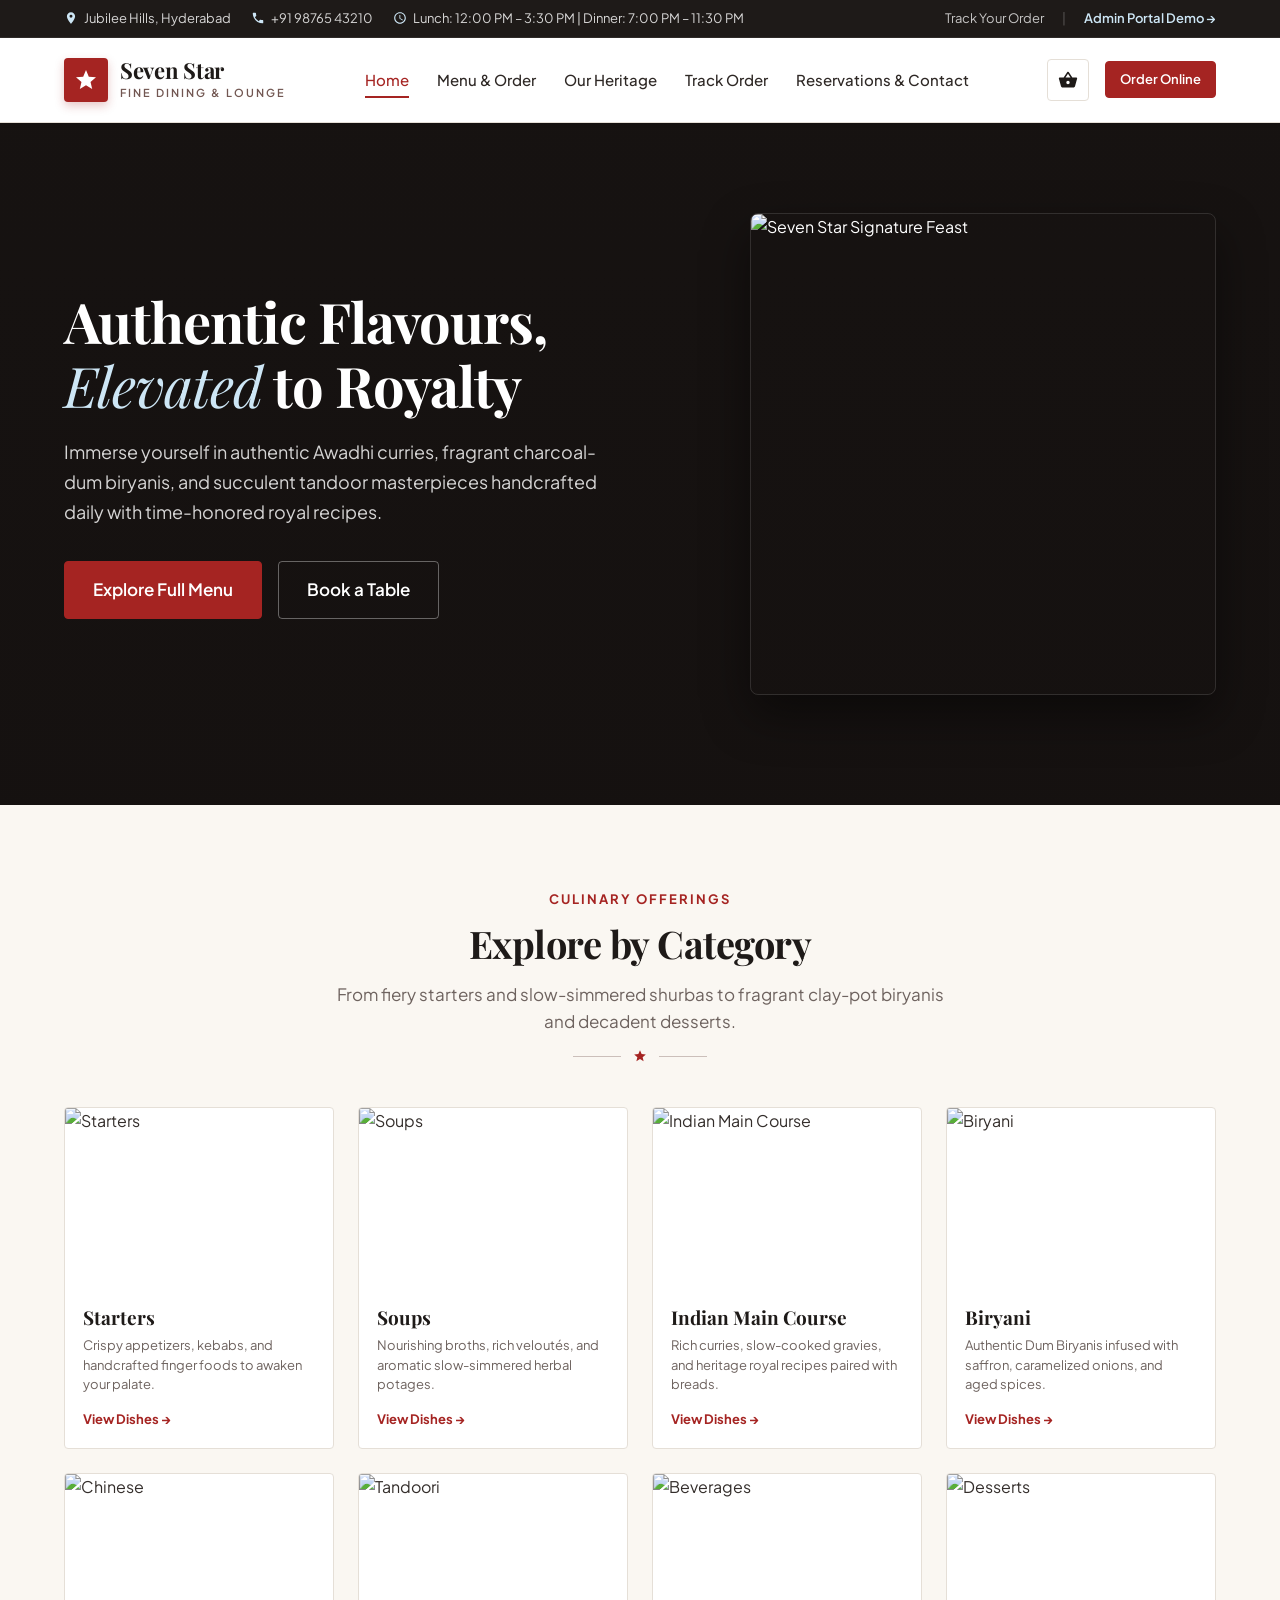
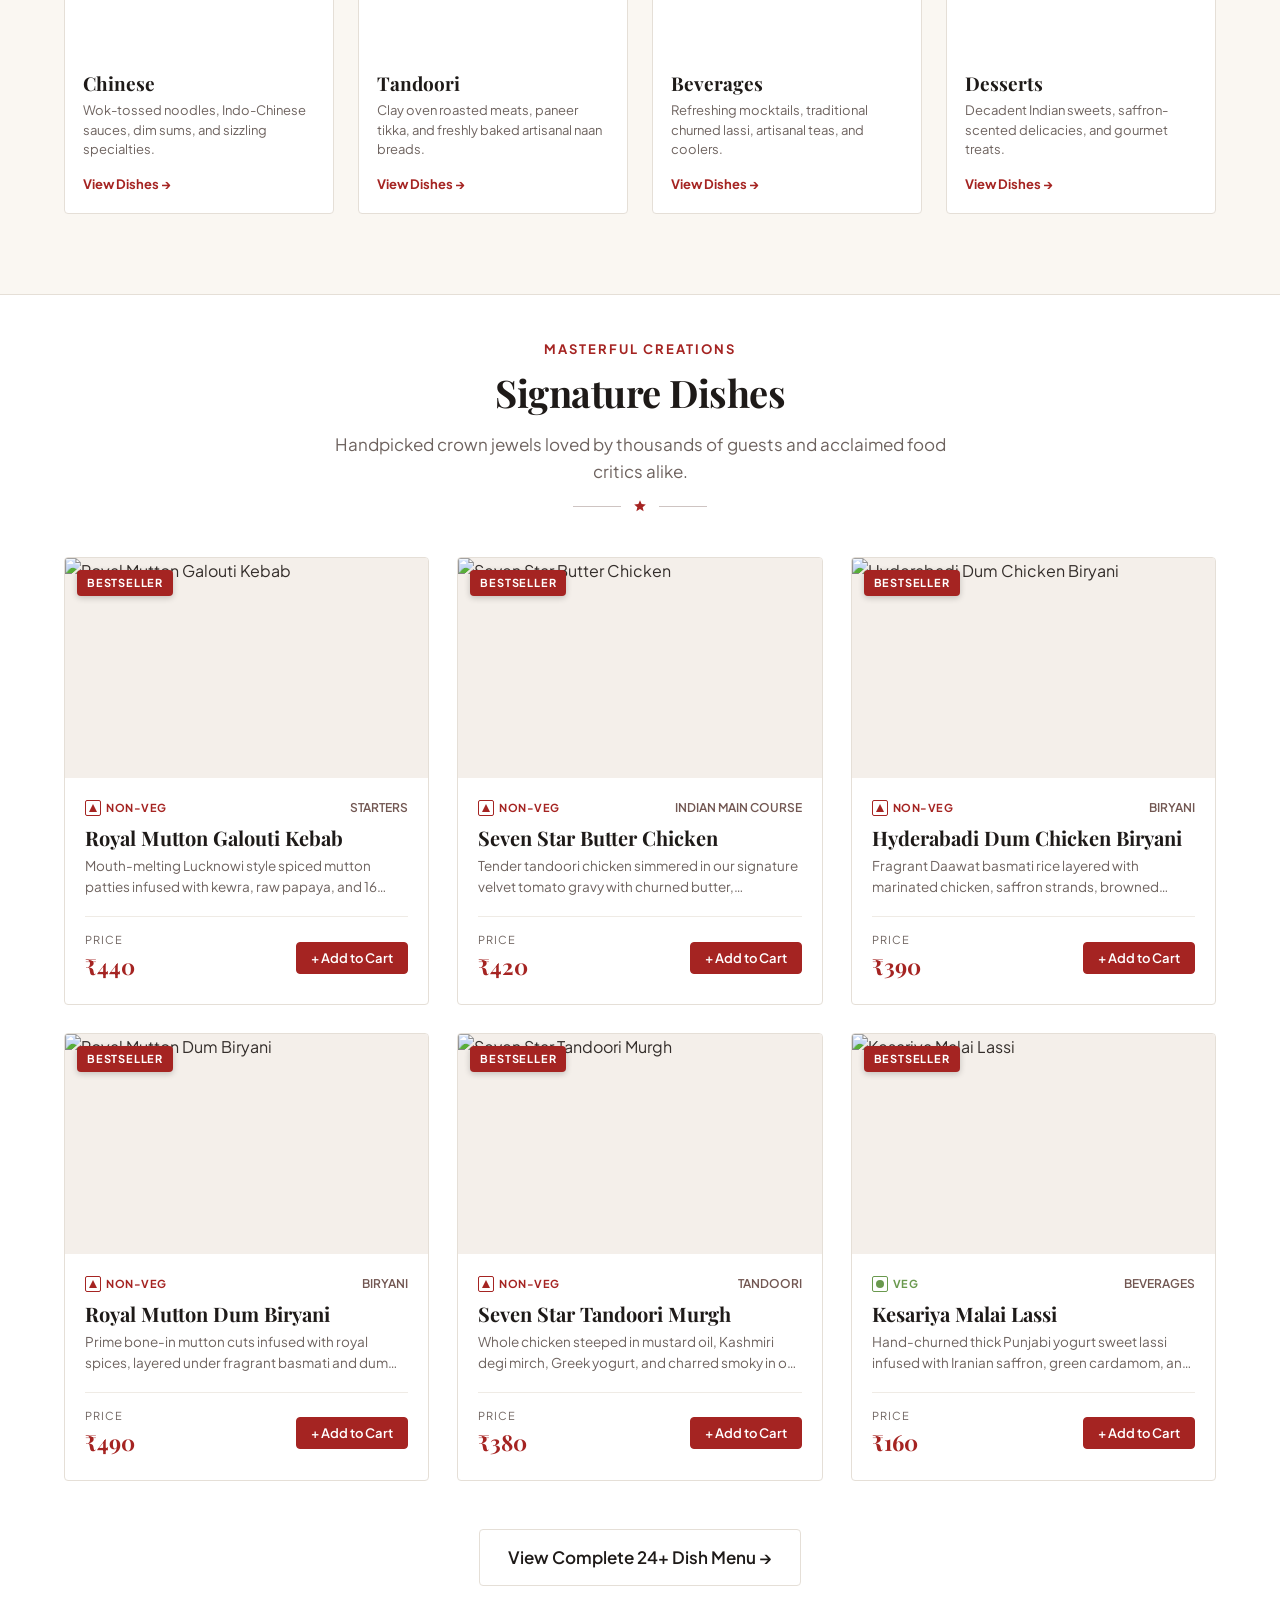
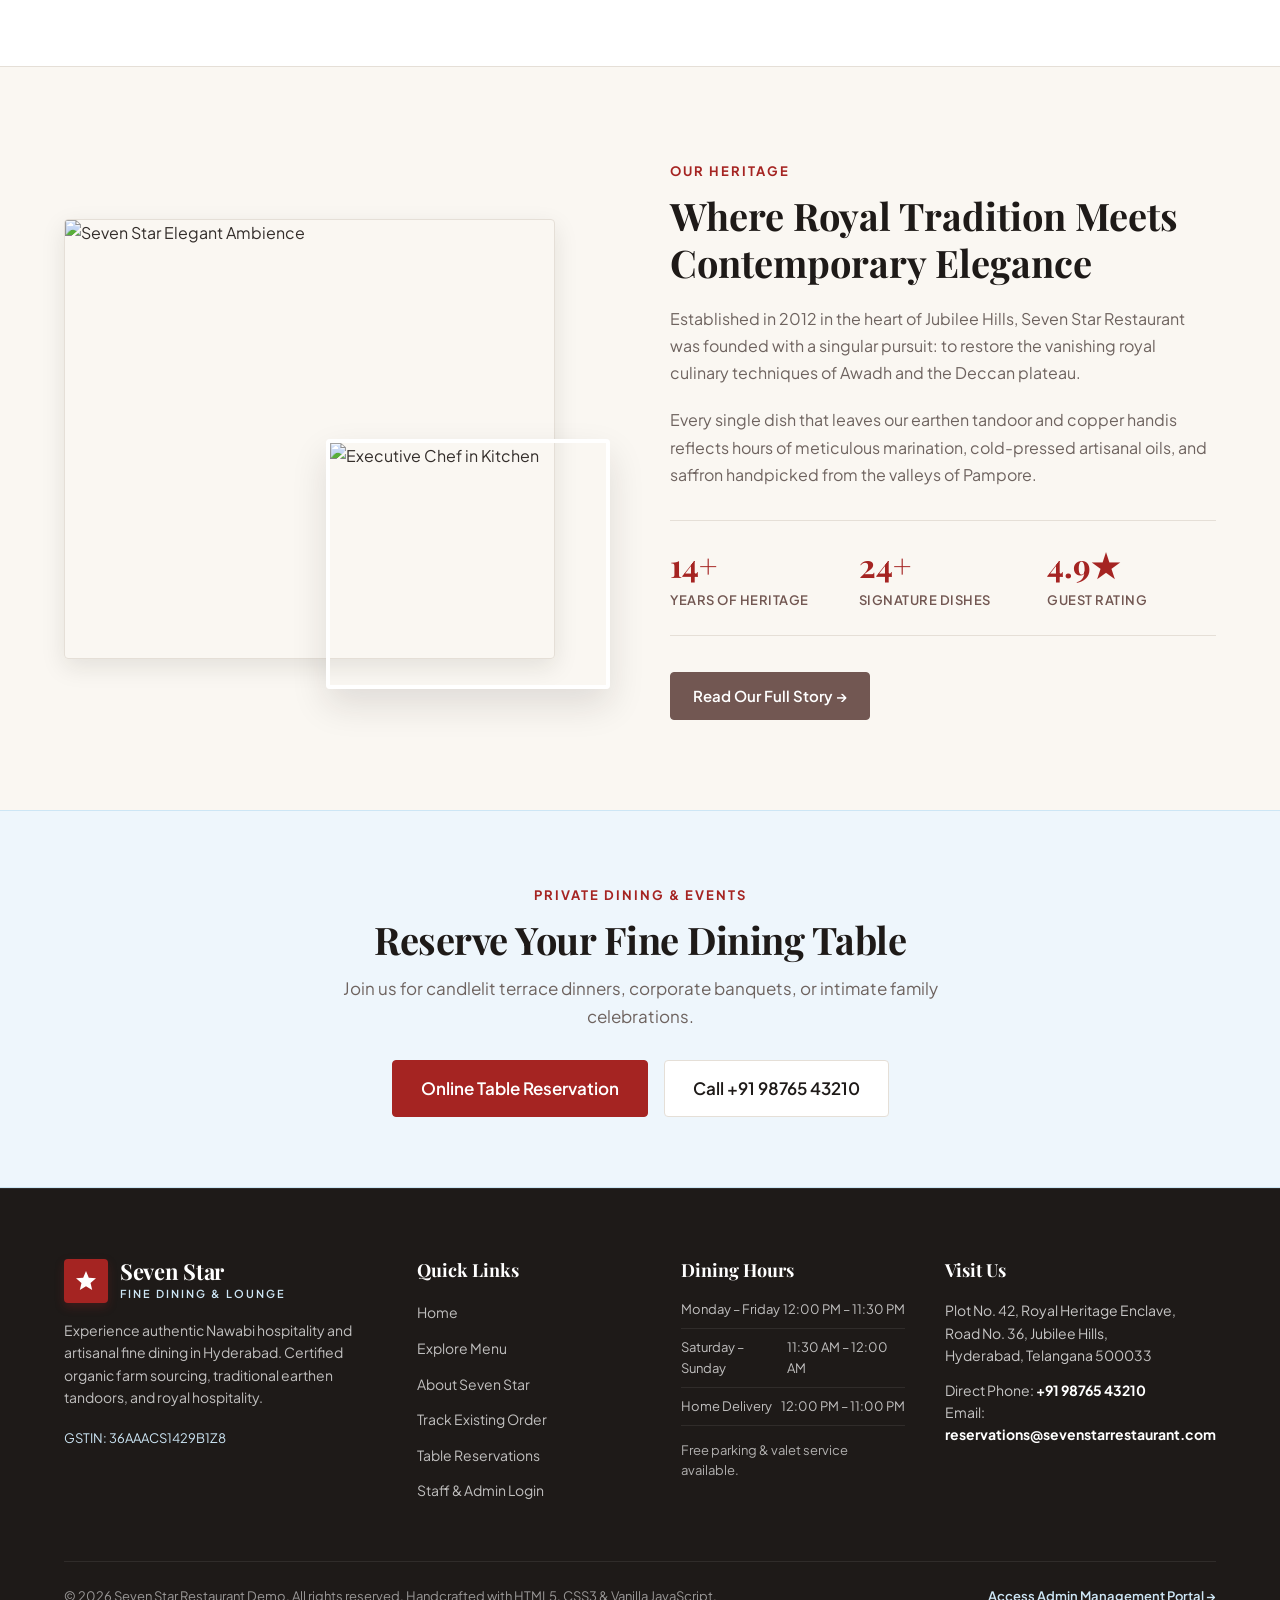
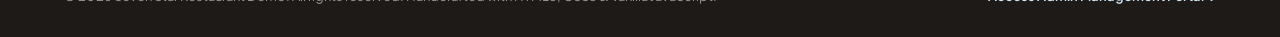
==== index.html @ d2f56ec3 "first commit" ====
<!DOCTYPE html>
<html lang="en">
<head>
  <meta charset="UTF-8">
  <meta name="viewport" content="width=device-width, initial-scale=1.0">
  <title>Seven Star Restaurant | Fine Dining & Authentic Royal Cuisine</title>
  <meta name="description" content="Experience authentic culinary excellence at Seven Star Restaurant. Handcrafted Indian main courses, fragrant dum biryanis, tandoori specialties, and gourmet dining.">
  
  <!-- CSS Stylesheets -->
  <link rel="stylesheet" href="css/style.css">
  <link rel="stylesheet" href="css/responsive.css">
  <link rel="stylesheet" href="css/print.css">
</head>
<body>

  <!-- Top Announcement Bar -->
  <div class="top-announcement-bar">
    <div class="container top-bar-inner">
      <div class="top-bar-info">
        <span class="top-info-item">
          <svg viewBox="0 0 24 24"><path fill="currentColor" d="M12 2C8.13 2 5 5.13 5 9c0 5.25 7 13 7 13s7-7.75 7-13c0-3.87-3.13-7-7-7zm0 9.5a2.5 2.5 0 0 1 0-5 2.5 2.5 0 0 1 0 5z"/></svg>
          Jubilee Hills, Hyderabad
        </span>
        <span class="top-info-item">
          <svg viewBox="0 0 24 24"><path fill="currentColor" d="M6.62 10.79a15.05 15.05 0 0 0 6.59 6.59l2.2-2.2c.27-.27.67-.36 1.02-.24 1.12.37 2.33.57 3.57.57.55 0 1 .45 1 1V20c0 .55-.45 1-1 1-9.39 0-17-7.61-17-17 0-.55.45-1 1-1h3.5c.55 0 1 .45 1 1 0 1.25.2 2.45.57 3.57.11.35.03.74-.25 1.02l-2.2 2.2z"/></svg>
          +91 98765 43210
        </span>
        <span class="top-info-item">
          <svg viewBox="0 0 24 24"><path fill="currentColor" d="M11.99 2C6.47 2 2 6.48 2 12s4.47 10 9.99 10C17.52 22 22 17.52 22 12S17.52 2 11.99 2zM12 20c-4.42 0-8-3.58-8-8s3.58-8 8-8 8 3.58 8 8-3.58 8-8 8zm.5-13H11v6l5.25 3.15.75-1.23-4.5-2.67z"/></svg>
          Lunch: 12:00 PM – 3:30 PM | Dinner: 7:00 PM – 11:30 PM
        </span>
      </div>
      <div class="top-bar-links">
        <a href="track-order.html" class="top-link">Track Your Order</a>
        <span style="color: rgba(255,255,255,0.25)">|</span>
        <a href="admin/index.html" class="top-link highlight">Admin Portal Demo &rarr;</a>
      </div>
    </div>
  </div>

  <!-- Main Navigation Header -->
  <header class="site-header">
    <div class="container header-inner">
      <!-- Brand Logo -->
      <a href="index.html" class="site-logo">
        <div class="logo-symbol">
          <svg viewBox="0 0 24 24"><path fill="currentColor" d="M12 17.27L18.18 21l-1.64-7.03L22 9.24l-7.19-.61L12 2 9.19 8.63 2 9.24l5.46 4.73L5.82 21z"/></svg>
        </div>
        <div class="logo-text-wrap">
          <span class="logo-title">Seven Star</span>
          <span class="logo-sub">Fine Dining & Lounge</span>
        </div>
      </a>

      <!-- Desktop Nav Menu -->
      <nav class="nav-menu">
        <a href="index.html" class="nav-link active">Home</a>
        <a href="menu.html" class="nav-link">Menu & Order</a>
        <a href="about.html" class="nav-link">Our Heritage</a>
        <a href="track-order.html" class="nav-link">Track Order</a>
        <a href="contact.html" class="nav-link">Reservations & Contact</a>
      </nav>

      <!-- Action Buttons -->
      <div class="header-actions">
        <!-- Cart Pill Button -->
        <a href="cart.html" class="header-cart-btn" aria-label="Shopping Cart">
          <svg viewBox="0 0 24 24"><path fill="currentColor" d="M17.21 9l-4.38-6.56a.993.993 0 0 0-.83-.42c-.32 0-.64.14-.83.43L6.79 9H2c-.55 0-1 .45-1 1 0 .09.01.18.04.27l2.54 9.27c.23.84 1 1.46 1.92 1.46h13c.92 0 1.69-.62 1.93-1.46l2.54-9.27L23 10c0-.55-.45-1-1-1h-4.79zM9 9l3-4.4L15 9H9zm3 8c-1.1 0-2-.9-2-2s.9-2 2-2 2 .9 2 2-.9 2-2 2z"/></svg>
          <span class="header-cart-count">0</span>
        </a>

        <!-- Order Online CTA -->
        <a href="menu.html" class="btn btn-primary btn-sm">Order Online</a>

        <!-- Mobile Hamburger Button -->
        <button class="mobile-menu-btn" aria-label="Toggle navigation menu">
          <span></span>
          <span></span>
          <span></span>
        </button>
      </div>
    </div>
  </header>

  <!-- Mobile Navigation Overlay -->
  <div class="mobile-nav-overlay"></div>

  <!-- HERO SECTION -->
  <section class="hero-section">
    <div class="container">
      <div class="hero-grid">
        <div class="hero-content">
          <h1 class="hero-title">
            Authentic Flavours, <span>Elevated</span> to Royalty
          </h1>
          <p class="hero-desc">
            Immerse yourself in authentic Awadhi curries, fragrant charcoal-dum biryanis, and succulent tandoor masterpieces handcrafted daily with time-honored royal recipes.
          </p>
          <div class="hero-actions">
            <a href="menu.html" class="btn btn-primary btn-lg">Explore Full Menu</a>
            <a href="contact.html#reservation" class="btn btn-outline btn-lg" style="color: #fff; border-color: rgba(255,255,255,0.35);">Book a Table</a>
          </div>
        </div>

        <div class="hero-visual">
          <div class="hero-image-frame">
            <img src="https://images.unsplash.com/photo-1544025162-d76694265947?auto=format&fit=crop&w=1000&q=80" alt="Seven Star Signature Feast" loading="eager">
          </div>
        </div>
      </div>
    </div>
  </section>

  <!-- FOOD CATEGORIES SECTION -->
  <section class="section-categories">
    <div class="container">
      <div class="section-header text-center">
        <span class="section-tagline">Culinary Offerings</span>
        <h2 class="section-title">Explore by Category</h2>
        <p class="section-subtitle">
          From fiery starters and slow-simmered shurbas to fragrant clay-pot biryanis and decadent desserts.
        </p>
        <div class="divider-ornament">
          <svg viewBox="0 0 24 24"><path fill="currentColor" d="M12 17.27L18.18 21l-1.64-7.03L22 9.24l-7.19-.61L12 2 9.19 8.63 2 9.24l5.46 4.73L5.82 21z"/></svg>
        </div>
      </div>

      <div class="categories-grid" id="home-categories-grid">
        <!-- Rendered dynamically from MenuService.getCategories() -->
      </div>
    </div>
  </section>

  <!-- CHEF'S SIGNATURE SPECIALS SECTION -->
  <section class="section-featured" style="padding: 40px 0 80px; background-color: var(--color-white); border-top: 1px solid var(--color-border); border-bottom: 1px solid var(--color-border);">
    <div class="container">
      <div class="section-header text-center">
        <span class="section-tagline">Masterful Creations</span>
        <h2 class="section-title">Signature Dishes</h2>
        <p class="section-subtitle">
          Handpicked crown jewels loved by thousands of guests and acclaimed food critics alike.
        </p>
        <div class="divider-ornament">
          <svg viewBox="0 0 24 24"><path fill="currentColor" d="M12 17.27L18.18 21l-1.64-7.03L22 9.24l-7.19-.61L12 2 9.19 8.63 2 9.24l5.46 4.73L5.82 21z"/></svg>
        </div>
      </div>

      <div class="dishes-grid" id="home-featured-grid">
        <!-- Rendered dynamically from MenuService.getItems() -->
      </div>

      <div class="text-center" style="margin-top: 48px;">
        <a href="menu.html" class="btn btn-outline btn-lg">View Complete 24+ Dish Menu &rarr;</a>
      </div>
    </div>
  </section>

  <!-- ABOUT PREVIEW SECTION -->
  <section class="about-preview-section">
    <div class="container">
      <div class="about-grid">
        <div class="about-images-composite">
          <img src="https://images.unsplash.com/photo-1550966871-3ed3cdb5ed0c?auto=format&fit=crop&w=900&q=80" alt="Seven Star Elegant Ambience" class="about-img-main">
          <img src="https://images.unsplash.com/photo-1578474846511-04ba529f0b88?auto=format&fit=crop&w=600&q=80" alt="Executive Chef in Kitchen" class="about-img-secondary">
        </div>

        <div class="about-text">
          <span class="section-tagline">Our Heritage</span>
          <h2>Where Royal Tradition Meets Contemporary Elegance</h2>
          <p>
            Established in 2012 in the heart of Jubilee Hills, Seven Star Restaurant was founded with a singular pursuit: to restore the vanishing royal culinary techniques of Awadh and the Deccan plateau.
          </p>
          <p>
            Every single dish that leaves our earthen tandoor and copper handis reflects hours of meticulous marination, cold-pressed artisanal oils, and saffron handpicked from the valleys of Pampore.
          </p>

          <div class="heritage-stats-grid">
            <div class="stat-item">
              <h3>14+</h3>
              <p>Years of Heritage</p>
            </div>
            <div class="stat-item">
              <h3>24+</h3>
              <p>Signature Dishes</p>
            </div>
            <div class="stat-item">
              <h3>4.9★</h3>
              <p>Guest Rating</p>
            </div>
          </div>

          <a href="about.html" class="btn btn-warm">Read Our Full Story &rarr;</a>
        </div>
      </div>
    </div>
  </section>

  <!-- TABLE RESERVATION CTA -->
  <section style="padding: 70px 0; background-color: var(--color-light-blue-subtle); border-top: 1px solid var(--color-light-blue); border-bottom: 1px solid var(--color-light-blue);">
    <div class="container text-center">
      <span class="section-tagline">Private Dining & Events</span>
      <h2 class="section-title" style="margin-bottom: 12px;">Reserve Your Fine Dining Table</h2>
      <p class="section-subtitle" style="margin-bottom: 30px;">
        Join us for candlelit terrace dinners, corporate banquets, or intimate family celebrations.
      </p>
      <div style="display: flex; justify-content: center; gap: 16px; flex-wrap: wrap;">
        <a href="contact.html#reservation" class="btn btn-primary btn-lg">Online Table Reservation</a>
        <a href="tel:+919876543210" class="btn btn-outline btn-lg" style="background-color: #fff;">Call +91 98765 43210</a>
      </div>
    </div>
  </section>

  <!-- SITE FOOTER -->
  <footer class="site-footer">
    <div class="container">
      <div class="footer-grid">
        <div class="footer-brand">
          <div class="site-logo" style="margin-bottom: 14px;">
            <div class="logo-symbol">
              <svg viewBox="0 0 24 24"><path fill="currentColor" d="M12 17.27L18.18 21l-1.64-7.03L22 9.24l-7.19-.61L12 2 9.19 8.63 2 9.24l5.46 4.73L5.82 21z"/></svg>
            </div>
            <div class="logo-text-wrap">
              <span class="logo-title" style="color: #fff;">Seven Star</span>
              <span class="logo-sub" style="color: var(--color-light-blue);">Fine Dining & Lounge</span>
            </div>
          </div>
          <p>
            Experience authentic Nawabi hospitality and artisanal fine dining in Hyderabad. Certified organic farm sourcing, traditional earthen tandoors, and royal hospitality.
          </p>
          <div style="font-size: 0.8125rem; color: var(--color-light-blue);">
            GSTIN: 36AAACS1429B1Z8
          </div>
        </div>

        <div>
          <h4 class="footer-heading">Quick Links</h4>
          <ul class="footer-links">
            <li><a href="index.html">Home</a></li>
            <li><a href="menu.html">Explore Menu</a></li>
            <li><a href="about.html">About Seven Star</a></li>
            <li><a href="track-order.html">Track Existing Order</a></li>
            <li><a href="contact.html">Table Reservations</a></li>
            <li><a href="admin/index.html">Staff & Admin Login</a></li>
          </ul>
        </div>

        <div>
          <h4 class="footer-heading">Dining Hours</h4>
          <div class="footer-hours-row">
            <span>Monday – Friday</span>
            <span>12:00 PM – 11:30 PM</span>
          </div>
          <div class="footer-hours-row">
            <span>Saturday – Sunday</span>
            <span>11:30 AM – 12:00 AM</span>
          </div>
          <div class="footer-hours-row">
            <span>Home Delivery</span>
            <span>12:00 PM – 11:00 PM</span>
          </div>
          <div style="margin-top: 14px; font-size: 0.8125rem; color: rgba(255,255,255,0.65);">
            Free parking & valet service available.
          </div>
        </div>

        <div>
          <h4 class="footer-heading">Visit Us</h4>
          <p style="font-size: 0.875rem; color: rgba(255,255,255,0.75); line-height: 1.6; margin-bottom: 12px;">
            Plot No. 42, Royal Heritage Enclave,<br>
            Road No. 36, Jubilee Hills,<br>
            Hyderabad, Telangana 500033
          </p>
          <p style="font-size: 0.875rem; color: rgba(255,255,255,0.75);">
            Direct Phone: <strong style="color: #fff;">+91 98765 43210</strong><br>
            Email: <strong style="color: #fff;">reservations@sevenstarrestaurant.com</strong>
          </p>
        </div>
      </div>

      <div class="footer-bottom">
        <div>
          &copy; 2026 Seven Star Restaurant Demo. All rights reserved. Handcrafted with HTML5, CSS3 & Vanilla JavaScript.
        </div>
        <div>
          <a href="admin/index.html" style="color: var(--color-light-blue); font-weight: 600;">Access Admin Management Portal &rarr;</a>
        </div>
      </div>
    </div>
  </footer>

  <!-- Scripts -->
  <script src="js/data.js"></script>
  <script src="js/storage.js"></script>
  <script src="js/menu.js"></script>
  <script src="js/cart.js"></script>
  <script src="js/orders.js"></script>
  <script src="js/main.js"></script>

  <script>
    // Render Homepage Categories & Featured Items dynamically
    document.addEventListener("DOMContentLoaded", () => {
      // 1. Render Categories
      const catContainer = document.getElementById("home-categories-grid");
      if (catContainer) {
        const categories = MenuService.getCategories();
        catContainer.innerHTML = categories.map(cat => `
          <div class="category-card">
            <div class="category-card-img">
              <img src="${cat.image}" alt="${cat.name}" loading="lazy">
            </div>
            <div class="category-card-content">
              <h3 class="category-card-title">${cat.name}</h3>
              <p class="category-card-desc">${cat.description}</p>
              <a href="menu.html?cat=${cat.id}" class="category-card-link">
                View Dishes &rarr;
              </a>
            </div>
          </div>
        `).join("");
      }

      // 2. Render Featured & Bestselling Dishes (top 6)
      const featContainer = document.getElementById("home-featured-grid");
      if (featContainer) {
        const featuredItems = MenuService.getItems({ sortBy: "popularity" }).slice(0, 6);
        featContainer.innerHTML = featuredItems.map(item => `
          <div class="dish-card">
            <div class="dish-card-img-wrap">
              <a href="food-details.html?id=${item.id}">
                <img src="${item.image}" alt="${item.name}" loading="lazy">
              </a>
              ${item.badge ? `<span class="dish-badge-pill ${item.badge === 'Recommended' ? 'badge-recommended' : ''}">${item.badge}</span>` : ''}
              ${!item.isAvailable ? '<div class="dish-soldout-overlay">Sold Out Today</div>' : ''}
            </div>
            <div class="dish-card-body">
              <div class="dish-meta-row">
                ${SevenStar.getDietaryBadge(item.isVeg)}
                <span style="font-size: 0.75rem; color: var(--color-warm-brown); font-weight: 600; text-transform: uppercase;">
                  ${item.category.replace(/-/g, ' ')}
                </span>
              </div>
              <h3 class="dish-title">
                <a href="food-details.html?id=${item.id}">${item.name}</a>
              </h3>
              <p class="dish-desc">${item.description}</p>
              <div class="dish-footer-row">
                <div class="dish-price-wrap">
                  <span class="dish-price-label">Price</span>
                  <span class="dish-price">${SevenStar.formatINR(item.price)}</span>
                </div>
                <div>
                  <button class="btn btn-primary btn-sm" onclick="SevenStar.quickAddToCart('${item.id}', event)" ${!item.isAvailable ? 'disabled style="opacity:0.5; cursor:not-allowed;"' : ''}>
                    + Add to Cart
                  </button>
                </div>
              </div>
            </div>
          </div>
        `).join("");
      }
    });
  </script>
</body>
</html>
---- css/style.css ----
/* ==========================================================================
   SEVEN STAR RESTAURANT — MASTER STYLESHEET
   Strict 5-Color Brand Palette:
   • Primary Red: #A52422 (RGB: 165, 36, 34)
   • Warm Brown:  #725752 (RGB: 114, 87, 82)
   • Light Blue:  #CDE6F5 (RGB: 205, 230, 245)
   • Olive Green: #6A994E (RGB: 106, 153, 78)
   • Muted Blue:  #50808E (RGB: 80, 128, 142)
   ========================================================================== */

@import url('https://fonts.googleapis.com/css2?family=Playfair+Display:ital,wght@0,400;0,600;0,700;1,400&family=Plus+Jakarta+Sans:wght@300;400;500;600;700&display=swap');

:root {
  /* Brand Required Colors */
  --color-primary-red: #A52422;
  --color-primary-red-hover: #8D1D1B;
  --color-primary-red-subtle: rgba(165, 36, 34, 0.08);

  --color-warm-brown: #725752;
  --color-warm-brown-dark: #58413D;
  --color-warm-brown-light: #8E736E;

  --color-light-blue: #CDE6F5;
  --color-light-blue-subtle: #EEF6FC;

  --color-olive-green: #6A994E;
  --color-olive-green-subtle: rgba(106, 153, 78, 0.12);

  --color-muted-blue: #50808E;
  --color-muted-blue-dark: #3F6773;
  --color-muted-blue-subtle: rgba(80, 128, 142, 0.1);

  /* Sophisticated Neutrals */
  --color-cream: #FAF7F2;
  --color-ivory: #F4EFEA;
  --color-white: #FFFFFF;
  --color-dark: #1E1A18;
  --color-charcoal: #2E2825;
  --color-text-main: #342E2B;
  --color-text-muted: #6E635F;
  --color-border: #E5DFD7;
  --color-border-light: #EFEBE5;

  /* Typography */
  --font-serif: 'Playfair Display', Georgia, serif;
  --font-sans: 'Plus Jakarta Sans', -apple-system, BlinkMacSystemFont, "Segoe UI", Roboto, sans-serif;

  /* Layout & Elevations */
  --container-max: 1200px;
  --header-height: 84px;
  --radius-sm: 4px;
  --radius-md: 8px;
  --radius-lg: 12px;
  --radius-pill: 9999px;

  --shadow-sm: 0 2px 4px rgba(30, 26, 24, 0.04);
  --shadow-md: 0 4px 12px rgba(30, 26, 24, 0.07);
  --shadow-lg: 0 8px 24px rgba(30, 26, 24, 0.1);
  --shadow-xl: 0 16px 36px rgba(30, 26, 24, 0.12);

  --transition-fast: 0.18s ease;
  --transition-normal: 0.28s ease;
}

/* Base Reset & Box Sizing */
*, *::before, *::after {
  box-sizing: border-box;
  margin: 0;
  padding: 0;
}

html {
  font-size: 16px;
  scroll-behavior: smooth;
}

body {
  font-family: var(--font-sans);
  color: var(--color-text-main);
  background-color: var(--color-cream);
  line-height: 1.6;
  -webkit-font-smoothing: antialiased;
  -moz-osx-font-smoothing: grayscale;
  overflow-x: hidden;
}

body.no-scroll {
  overflow: hidden;
}

a {
  color: inherit;
  text-decoration: none;
  transition: color var(--transition-fast);
}

img {
  max-width: 100%;
  height: auto;
  display: block;
}

button, input, select, textarea {
  font-family: inherit;
  font-size: inherit;
}

button {
  cursor: pointer;
  border: none;
  background: none;
  transition: all var(--transition-fast);
}

/* Headings */
h1, h2, h3, h4, h5, h6 {
  font-family: var(--font-serif);
  color: var(--color-dark);
  font-weight: 700;
  line-height: 1.25;
}

/* Layout Utilities */
.container {
  width: 100%;
  max-width: var(--container-max);
  margin: 0 auto;
  padding: 0 24px;
}

.text-center { text-align: center; }
.text-left { text-align: left; }
.text-right { text-align: right; }

/* Section Header Styles */
.section-header {
  margin-bottom: 44px;
}

.section-tagline {
  display: inline-block;
  font-family: var(--font-sans);
  font-size: 0.8125rem;
  font-weight: 700;
  text-transform: uppercase;
  letter-spacing: 2px;
  color: var(--color-primary-red);
  margin-bottom: 10px;
}

.section-title {
  font-size: 2.375rem;
  color: var(--color-dark);
  margin-bottom: 14px;
  letter-spacing: -0.5px;
}

.section-subtitle {
  font-size: 1.0625rem;
  color: var(--color-text-muted);
  max-width: 620px;
  margin: 0 auto;
  line-height: 1.6;
}

.divider-ornament {
  display: flex;
  align-items: center;
  justify-content: center;
  gap: 12px;
  margin: 14px auto 0;
}

.divider-ornament::before,
.divider-ornament::after {
  content: "";
  display: block;
  width: 48px;
  height: 1px;
  background-color: var(--color-warm-brown);
  opacity: 0.35;
}

.divider-ornament svg {
  color: var(--color-primary-red);
  width: 14px;
  height: 14px;
}

/* Top Announcement Bar */
.top-announcement-bar {
  background-color: var(--color-dark);
  color: var(--color-ivory);
  font-size: 0.8125rem;
  padding: 8px 0;
  border-bottom: 1px solid rgba(255, 255, 255, 0.08);
}

.top-bar-inner {
  display: flex;
  justify-content: space-between;
  align-items: center;
}

.top-bar-info {
  display: flex;
  align-items: center;
  gap: 20px;
}

.top-info-item {
  display: inline-flex;
  align-items: center;
  gap: 6px;
  color: rgba(255, 255, 255, 0.82);
}

.top-info-item svg {
  width: 14px;
  height: 14px;
  color: var(--color-light-blue);
}

.top-bar-links {
  display: flex;
  align-items: center;
  gap: 18px;
}

.top-link {
  color: rgba(255, 255, 255, 0.75);
  transition: color var(--transition-fast);
}

.top-link:hover {
  color: var(--color-light-blue);
}

.top-link.highlight {
  color: var(--color-light-blue);
  font-weight: 600;
}

/* Main Site Header */
.site-header {
  position: sticky;
  top: 0;
  z-index: 900;
  background-color: var(--color-white);
  border-bottom: 1px solid var(--color-border);
  box-shadow: var(--shadow-sm);
  transition: box-shadow var(--transition-normal);
}

.header-inner {
  display: flex;
  align-items: center;
  justify-content: space-between;
  height: var(--header-height);
}

/* Brand Logo */
.site-logo {
  display: flex;
  align-items: center;
  gap: 12px;
}

.logo-symbol {
  width: 44px;
  height: 44px;
  background-color: var(--color-primary-red);
  color: var(--color-white);
  display: flex;
  align-items: center;
  justify-content: center;
  border-radius: var(--radius-sm);
  box-shadow: 0 4px 10px rgba(165, 36, 34, 0.25);
}

.logo-symbol svg {
  width: 24px;
  height: 24px;
}

.logo-text-wrap {
  display: flex;
  flex-direction: column;
}

.logo-title {
  font-family: var(--font-serif);
  font-size: 1.375rem;
  font-weight: 700;
  color: var(--color-dark);
  letter-spacing: -0.3px;
  line-height: 1.15;
}

.logo-sub {
  font-size: 0.6875rem;
  text-transform: uppercase;
  letter-spacing: 2px;
  color: var(--color-warm-brown);
  font-weight: 600;
}

/* Navigation Menu */
.nav-menu {
  display: flex;
  align-items: center;
  gap: 28px;
}

.nav-link {
  font-size: 0.9375rem;
  font-weight: 500;
  color: var(--color-charcoal);
  padding: 6px 0;
  position: relative;
  transition: color var(--transition-fast);
}

.nav-link:hover,
.nav-link.active {
  color: var(--color-primary-red);
}

.nav-link::after {
  content: "";
  position: absolute;
  bottom: 0;
  left: 0;
  width: 0;
  height: 2px;
  background-color: var(--color-primary-red);
  transition: width var(--transition-fast);
}

.nav-link:hover::after,
.nav-link.active::after {
  width: 100%;
}

/* Header Action Buttons */
.header-actions {
  display: flex;
  align-items: center;
  gap: 16px;
}

.header-cart-btn {
  position: relative;
  display: flex;
  align-items: center;
  justify-content: center;
  width: 42px;
  height: 42px;
  border-radius: var(--radius-sm);
  border: 1px solid var(--color-border);
  color: var(--color-dark);
  background-color: var(--color-white);
  transition: all var(--transition-fast);
}

.header-cart-btn:hover {
  border-color: var(--color-primary-red);
  color: var(--color-primary-red);
}

.header-cart-btn svg {
  width: 20px;
  height: 20px;
}

.header-cart-count {
  position: absolute;
  top: -6px;
  right: -6px;
  background-color: var(--color-primary-red);
  color: var(--color-white);
  font-size: 0.6875rem;
  font-weight: 700;
  width: 20px;
  height: 20px;
  border-radius: var(--radius-pill);
  display: none;
  align-items: center;
  justify-content: center;
  border: 2px solid var(--color-white);
}

.header-cart-count.has-items {
  display: inline-flex;
}

/* Buttons System */
.btn {
  display: inline-flex;
  align-items: center;
  justify-content: center;
  gap: 8px;
  font-weight: 600;
  font-size: 0.9375rem;
  padding: 11px 22px;
  border-radius: var(--radius-sm);
  transition: all var(--transition-fast);
  white-space: nowrap;
}

.btn-primary {
  background-color: var(--color-primary-red);
  color: var(--color-white);
  border: 1px solid var(--color-primary-red);
}

.btn-primary:hover {
  background-color: var(--color-primary-red-hover);
  border-color: var(--color-primary-red-hover);
  box-shadow: 0 4px 12px rgba(165, 36, 34, 0.28);
}

.btn-secondary {
  background-color: var(--color-muted-blue);
  color: var(--color-white);
  border: 1px solid var(--color-muted-blue);
}

.btn-secondary:hover {
  background-color: var(--color-muted-blue-dark);
  border-color: var(--color-muted-blue-dark);
}

.btn-outline {
  background-color: transparent;
  color: var(--color-dark);
  border: 1px solid var(--color-border);
}

.btn-outline:hover {
  border-color: var(--color-primary-red);
  color: var(--color-primary-red);
  background-color: var(--color-primary-red-subtle);
}

.btn-warm {
  background-color: var(--color-warm-brown);
  color: var(--color-white);
  border: 1px solid var(--color-warm-brown);
}

.btn-warm:hover {
  background-color: var(--color-warm-brown-dark);
}

.btn-sm {
  font-size: 0.8125rem;
  padding: 7px 14px;
}

.btn-lg {
  font-size: 1.0625rem;
  padding: 14px 28px;
}

.btn-block {
  width: 100%;
}

/* Mobile Toggle Hamburger */
.mobile-menu-btn {
  display: none;
  flex-direction: column;
  justify-content: center;
  align-items: center;
  width: 42px;
  height: 42px;
  gap: 5px;
  border: 1px solid var(--color-border);
  border-radius: var(--radius-sm);
}

.mobile-menu-btn span {
  width: 20px;
  height: 2px;
  background-color: var(--color-dark);
  transition: all var(--transition-fast);
}

.mobile-menu-btn.active span:nth-child(1) {
  transform: translateY(7px) rotate(45deg);
}

.mobile-menu-btn.active span:nth-child(2) {
  opacity: 0;
}

.mobile-menu-btn.active span:nth-child(3) {
  transform: translateY(-7px) rotate(-45deg);
}

.mobile-nav-overlay {
  display: none;
  position: fixed;
  inset: 0;
  background-color: rgba(0, 0, 0, 0.45);
  z-index: 850;
}

/* ==========================================================================
   HOMEPAGE HERO SECTION
   ========================================================================== */
.hero-section {
  position: relative;
  background-color: var(--color-dark);
  color: var(--color-white);
  padding: 90px 0 110px;
  background-image: 
    linear-gradient(rgba(20, 16, 15, 0.78), rgba(20, 16, 15, 0.88)),
    url('https://images.unsplash.com/photo-1544025162-d76694265947?auto=format&fit=crop&w=1920&q=80');
  background-size: cover;
  background-position: center;
  overflow: hidden;
}

.hero-grid {
  display: grid;
  grid-template-columns: 1.15fr 0.85fr;
  align-items: center;
  gap: 56px;
}

.hero-tag {
  display: inline-flex;
  align-items: center;
  gap: 8px;
  background-color: rgba(205, 230, 245, 0.14);
  color: var(--color-light-blue);
  border: 1px solid rgba(205, 230, 245, 0.28);
  font-size: 0.8125rem;
  font-weight: 700;
  text-transform: uppercase;
  letter-spacing: 2px;
  padding: 6px 14px;
  border-radius: var(--radius-pill);
  margin-bottom: 20px;
}

.hero-tag svg {
  width: 14px;
  height: 14px;
  color: var(--color-light-blue);
}

.hero-title {
  font-size: 3.5rem;
  color: var(--color-white);
  margin-bottom: 20px;
  line-height: 1.14;
  letter-spacing: -1px;
}

.hero-title span {
  color: var(--color-light-blue);
  font-style: italic;
  font-weight: 400;
}

.hero-desc {
  font-size: 1.125rem;
  color: rgba(255, 255, 255, 0.82);
  margin-bottom: 34px;
  max-width: 540px;
  line-height: 1.68;
}

.hero-actions {
  display: flex;
  align-items: center;
  gap: 16px;
  flex-wrap: wrap;
}

.hero-visual {
  position: relative;
}

.hero-image-frame {
  position: relative;
  border-radius: var(--radius-md);
  overflow: hidden;
  box-shadow: 0 20px 48px rgba(0, 0, 0, 0.45);
  border: 1px solid rgba(255, 255, 255, 0.12);
}

.hero-image-frame img {
  width: 100%;
  height: 480px;
  object-fit: cover;
  transition: transform 0.6s ease;
}

.hero-image-frame:hover img {
  transform: scale(1.03);
}

.hero-floating-card {
  position: absolute;
  bottom: -24px;
  left: -24px;
  background-color: var(--color-white);
  color: var(--color-dark);
  padding: 16px 20px;
  border-radius: var(--radius-sm);
  box-shadow: var(--shadow-xl);
  display: flex;
  align-items: center;
  gap: 14px;
  border-left: 4px solid var(--color-primary-red);
}

.floating-icon {
  width: 44px;
  height: 44px;
  background-color: var(--color-primary-red-subtle);
  color: var(--color-primary-red);
  border-radius: var(--radius-sm);
  display: flex;
  align-items: center;
  justify-content: center;
}

.floating-icon svg {
  width: 22px;
  height: 22px;
}

.floating-text strong {
  display: block;
  font-size: 1rem;
  font-family: var(--font-serif);
}

.floating-text span {
  font-size: 0.75rem;
  color: var(--color-text-muted);
}

/* ==========================================================================
   FEATURE STRIP (Key highlights)
   ========================================================================== */
.feature-strip {
  background-color: var(--color-white);
  border-bottom: 1px solid var(--color-border);
  padding: 30px 0;
}

.feature-strip-grid {
  display: grid;
  grid-template-columns: repeat(4, 1fr);
  gap: 28px;
}

.strip-item {
  display: flex;
  align-items: center;
  gap: 16px;
}

.strip-icon {
  width: 46px;
  height: 46px;
  background-color: var(--color-light-blue-subtle);
  color: var(--color-muted-blue);
  border-radius: var(--radius-sm);
  display: flex;
  align-items: center;
  justify-content: center;
  flex-shrink: 0;
}

.strip-icon svg {
  width: 22px;
  height: 22px;
}

.strip-info h4 {
  font-family: var(--font-sans);
  font-size: 0.9375rem;
  font-weight: 700;
  margin-bottom: 2px;
  color: var(--color-dark);
}

.strip-info p {
  font-size: 0.8125rem;
  color: var(--color-text-muted);
}

/* ==========================================================================
   CATEGORY GRID (Homepage & Menu)
   ========================================================================== */
.section-categories {
  padding: 80px 0;
}

.categories-grid {
  display: grid;
  grid-template-columns: repeat(4, 1fr);
  gap: 24px;
}

.category-card {
  position: relative;
  background-color: var(--color-white);
  border-radius: var(--radius-sm);
  overflow: hidden;
  border: 1px solid var(--color-border);
  transition: all var(--transition-normal);
  display: flex;
  flex-direction: column;
}

.category-card:hover {
  transform: translateY(-4px);
  border-color: var(--color-warm-brown);
  box-shadow: var(--shadow-md);
}

.category-card-img {
  height: 180px;
  overflow: hidden;
  position: relative;
}

.category-card-img img {
  width: 100%;
  height: 100%;
  object-fit: cover;
  transition: transform 0.4s ease;
}

.category-card:hover .category-card-img img {
  transform: scale(1.08);
}

.category-card-content {
  padding: 18px;
  flex: 1;
  display: flex;
  flex-direction: column;
}

.category-card-title {
  font-size: 1.1875rem;
  margin-bottom: 6px;
  color: var(--color-dark);
}

.category-card-desc {
  font-size: 0.8125rem;
  color: var(--color-text-muted);
  line-height: 1.5;
  margin-bottom: 14px;
  flex: 1;
}

.category-card-link {
  font-size: 0.8125rem;
  font-weight: 700;
  color: var(--color-primary-red);
  display: inline-flex;
  align-items: center;
  gap: 4px;
}

/* ==========================================================================
   DISH CARD (Used in Homepage Featured & Menu Page)
   ========================================================================== */
.dishes-grid {
  display: grid;
  grid-template-columns: repeat(3, 1fr);
  gap: 28px;
}

.dish-card {
  background-color: var(--color-white);
  border-radius: var(--radius-sm);
  border: 1px solid var(--color-border);
  overflow: hidden;
  display: flex;
  flex-direction: column;
  transition: all var(--transition-normal);
  position: relative;
}

.dish-card:hover {
  transform: translateY(-4px);
  box-shadow: var(--shadow-md);
  border-color: rgba(114, 87, 82, 0.4);
}

.dish-card-img-wrap {
  position: relative;
  height: 220px;
  overflow: hidden;
  background-color: var(--color-ivory);
}

.dish-card-img-wrap img {
  width: 100%;
  height: 100%;
  object-fit: cover;
  transition: transform 0.4s ease;
}

.dish-card:hover .dish-card-img-wrap img {
  transform: scale(1.06);
}

/* Badge overlay on dish card */
.dish-badge-pill {
  position: absolute;
  top: 12px;
  left: 12px;
  background-color: var(--color-primary-red);
  color: var(--color-white);
  font-size: 0.6875rem;
  font-weight: 700;
  text-transform: uppercase;
  letter-spacing: 0.8px;
  padding: 4px 10px;
  border-radius: var(--radius-sm);
  box-shadow: 0 2px 6px rgba(0, 0, 0, 0.2);
}

.dish-badge-pill.badge-recommended {
  background-color: var(--color-muted-blue);
}

.dish-badge-pill.badge-popular {
  background-color: var(--color-warm-brown);
}

/* Availability overlay if sold out */
.dish-soldout-overlay {
  position: absolute;
  inset: 0;
  background-color: rgba(30, 26, 24, 0.72);
  color: var(--color-white);
  display: flex;
  align-items: center;
  justify-content: center;
  font-family: var(--font-sans);
  font-weight: 700;
  font-size: 0.875rem;
  letter-spacing: 1px;
  text-transform: uppercase;
}

.dish-card-body {
  padding: 20px;
  display: flex;
  flex-direction: column;
  flex: 1;
}

.dish-meta-row {
  display: flex;
  align-items: center;
  justify-content: space-between;
  margin-bottom: 8px;
}

.dish-title {
  font-size: 1.25rem;
  margin-bottom: 6px;
  color: var(--color-dark);
}

.dish-desc {
  font-size: 0.84375rem;
  color: var(--color-text-muted);
  line-height: 1.55;
  margin-bottom: 18px;
  flex: 1;
  display: -webkit-box;
  -webkit-line-clamp: 2;
  -webkit-box-orient: vertical;
  overflow: hidden;
}

.dish-footer-row {
  display: flex;
  align-items: center;
  justify-content: space-between;
  padding-top: 14px;
  border-top: 1px solid var(--color-border-light);
}

.dish-price-wrap {
  display: flex;
  flex-direction: column;
}

.dish-price-label {
  font-size: 0.6875rem;
  text-transform: uppercase;
  color: var(--color-text-muted);
  letter-spacing: 1px;
}

.dish-price {
  font-family: var(--font-serif);
  font-size: 1.375rem;
  font-weight: 700;
  color: var(--color-primary-red);
}

/* Veg / Non-Veg Indicator Icon */
.dietary-icon {
  display: inline-flex;
  align-items: center;
  gap: 5px;
}

.dietary-box {
  width: 16px;
  height: 16px;
  border-radius: 2px;
  display: flex;
  align-items: center;
  justify-content: center;
  background-color: var(--color-white);
}

.dietary-icon.veg .dietary-box {
  border: 1.5px solid var(--color-olive-green);
}

.dietary-icon.veg .dietary-dot {
  width: 8px;
  height: 8px;
  border-radius: var(--radius-pill);
  background-color: var(--color-olive-green);
}

.dietary-icon.non-veg .dietary-box {
  border: 1.5px solid var(--color-primary-red);
}

.dietary-icon.non-veg .dietary-triangle {
  width: 0;
  height: 0;
  border-left: 4.5px solid transparent;
  border-right: 4.5px solid transparent;
  border-bottom: 8px solid var(--color-primary-red);
}

.dietary-text {
  font-size: 0.6875rem;
  font-weight: 700;
  letter-spacing: 0.5px;
}

.dietary-icon.veg .dietary-text {
  color: var(--color-olive-green);
}

.dietary-icon.non-veg .dietary-text {
  color: var(--color-primary-red);
}

/* ==========================================================================
   SPECIAL OFFERS BANNER
   ========================================================================== */
.special-offers-section {
  padding: 80px 0;
  background-color: var(--color-dark);
  color: var(--color-white);
  background-image: 
    linear-gradient(rgba(30, 26, 24, 0.92), rgba(30, 26, 24, 0.95)),
    url('https://images.unsplash.com/photo-1517248135467-4c7edcad34c4?auto=format&fit=crop&w=1920&q=80');
  background-size: cover;
  background-position: center;
}

.special-offers-section .section-title {
  color: var(--color-white);
}

.special-offers-section .section-subtitle {
  color: rgba(255, 255, 255, 0.75);
}

.offers-grid {
  display: grid;
  grid-template-columns: repeat(3, 1fr);
  gap: 28px;
}

.offer-card {
  background-color: rgba(255, 255, 255, 0.05);
  border: 1px dashed rgba(205, 230, 245, 0.35);
  border-radius: var(--radius-sm);
  padding: 28px 24px;
  position: relative;
  transition: all var(--transition-normal);
}

.offer-card:hover {
  background-color: rgba(255, 255, 255, 0.09);
  border-color: var(--color-light-blue);
  transform: translateY(-3px);
}

.offer-tag {
  font-size: 0.75rem;
  font-weight: 700;
  text-transform: uppercase;
  letter-spacing: 1.5px;
  color: var(--color-light-blue);
  margin-bottom: 8px;
}

.offer-card h3 {
  color: var(--color-white);
  font-size: 1.5rem;
  margin-bottom: 8px;
}

.offer-card p {
  font-size: 0.875rem;
  color: rgba(255, 255, 255, 0.75);
  margin-bottom: 20px;
}

.offer-coupon-box {
  display: flex;
  align-items: center;
  justify-content: space-between;
  background-color: rgba(0, 0, 0, 0.3);
  padding: 8px 12px;
  border-radius: var(--radius-sm);
  border: 1px solid rgba(255, 255, 255, 0.1);
}

.coupon-code {
  font-family: monospace;
  font-size: 0.9375rem;
  font-weight: 700;
  letter-spacing: 2px;
  color: var(--color-light-blue);
}

.btn-copy-code {
  font-size: 0.75rem;
  font-weight: 600;
  color: rgba(255, 255, 255, 0.9);
  padding: 4px 10px;
  background-color: rgba(255, 255, 255, 0.15);
  border-radius: 2px;
}

.btn-copy-code:hover {
  background-color: var(--color-primary-red);
}

/* ==========================================================================
   ABOUT / STORY SECTION
   ========================================================================== */
.about-preview-section {
  padding: 90px 0;
  background-color: var(--color-cream);
}

.about-grid {
  display: grid;
  grid-template-columns: 1fr 1fr;
  align-items: center;
  gap: 60px;
}

.about-images-composite {
  position: relative;
}

.about-img-main {
  width: 90%;
  height: 440px;
  object-fit: cover;
  border-radius: var(--radius-sm);
  box-shadow: var(--shadow-lg);
  border: 1px solid var(--color-border);
}

.about-img-secondary {
  position: absolute;
  bottom: -30px;
  right: 0;
  width: 52%;
  height: 250px;
  object-fit: cover;
  border-radius: var(--radius-sm);
  border: 4px solid var(--color-white);
  box-shadow: var(--shadow-xl);
}

.about-text h2 {
  font-size: 2.375rem;
  margin-bottom: 18px;
}

.about-text p {
  color: var(--color-text-muted);
  font-size: 1rem;
  margin-bottom: 20px;
  line-height: 1.7;
}

.heritage-stats-grid {
  display: grid;
  grid-template-columns: repeat(3, 1fr);
  gap: 20px;
  margin: 32px 0 36px;
  padding: 24px 0;
  border-top: 1px solid var(--color-border);
  border-bottom: 1px solid var(--color-border);
}

.stat-item h3 {
  font-size: 2rem;
  color: var(--color-primary-red);
  margin-bottom: 4px;
}

.stat-item p {
  font-size: 0.8125rem;
  color: var(--color-warm-brown);
  font-weight: 600;
  text-transform: uppercase;
  letter-spacing: 0.5px;
  margin-bottom: 0;
}

/* ==========================================================================
   MENU PAGE SPECIFIC STYLES
   ========================================================================== */
.menu-page-header {
  background-color: var(--color-dark);
  color: var(--color-white);
  padding: 60px 0 50px;
  text-align: center;
  border-bottom: 1px solid rgba(255, 255, 255, 0.08);
}

.menu-page-header h1 {
  color: var(--color-white);
  font-size: 2.75rem;
  margin-bottom: 10px;
}

.menu-page-header p {
  color: rgba(255, 255, 255, 0.78);
  max-width: 600px;
  margin: 0 auto;
}

.menu-controls-wrapper {
  background-color: var(--color-white);
  border-bottom: 1px solid var(--color-border);
  position: sticky;
  top: var(--header-height);
  z-index: 800;
  box-shadow: var(--shadow-sm);
  padding: 16px 0;
}

.menu-controls-row {
  display: flex;
  align-items: center;
  justify-content: space-between;
  gap: 16px;
  flex-wrap: wrap;
}

/* Category Filter Tabs (horizontal scroll on mobile) */
.category-filter-pills {
  display: flex;
  align-items: center;
  gap: 8px;
  overflow-x: auto;
  padding-bottom: 4px;
  scrollbar-width: none;
}

.category-filter-pills::-webkit-scrollbar {
  display: none;
}

.cat-pill-btn {
  font-size: 0.8125rem;
  font-weight: 600;
  padding: 8px 16px;
  border-radius: var(--radius-pill);
  border: 1px solid var(--color-border);
  background-color: var(--color-white);
  color: var(--color-charcoal);
  white-space: nowrap;
  transition: all var(--transition-fast);
}

.cat-pill-btn:hover {
  border-color: var(--color-primary-red);
  color: var(--color-primary-red);
}

.cat-pill-btn.active {
  background-color: var(--color-primary-red);
  color: var(--color-white);
  border-color: var(--color-primary-red);
}

/* Search & Dietary Filters */
.menu-search-filter-box {
  display: flex;
  align-items: center;
  gap: 12px;
}

.search-input-wrap {
  position: relative;
  width: 240px;
}

.search-input-wrap input {
  width: 100%;
  padding: 8px 12px 8px 34px;
  border: 1px solid var(--color-border);
  border-radius: var(--radius-sm);
  font-size: 0.875rem;
  background-color: var(--color-cream);
  color: var(--color-dark);
}

.search-input-wrap input:focus {
  outline: none;
  border-color: var(--color-muted-blue);
  background-color: var(--color-white);
}

.search-input-wrap svg {
  position: absolute;
  top: 50%;
  left: 10px;
  transform: translateY(-50%);
  width: 16px;
  height: 16px;
  color: var(--color-text-muted);
}

/* Dietary Toggle Buttons */
.dietary-filter-group {
  display: inline-flex;
  border: 1px solid var(--color-border);
  border-radius: var(--radius-sm);
  overflow: hidden;
  background-color: var(--color-cream);
}

.dietary-btn {
  font-size: 0.8125rem;
  font-weight: 600;
  padding: 7px 12px;
  background-color: transparent;
  color: var(--color-text-muted);
}

.dietary-btn.active {
  background-color: var(--color-white);
  color: var(--color-dark);
  box-shadow: 0 1px 3px rgba(0, 0, 0, 0.08);
}

/* Sort Select */
.sort-select {
  padding: 8px 12px;
  border: 1px solid var(--color-border);
  border-radius: var(--radius-sm);
  font-size: 0.8125rem;
  background-color: var(--color-cream);
  color: var(--color-dark);
}

/* Menu Content Section */
.menu-catalog-section {
  padding: 48px 0 80px;
}

.menu-category-group {
  margin-bottom: 56px;
}

.menu-cat-title-row {
  display: flex;
  align-items: baseline;
  justify-content: space-between;
  margin-bottom: 24px;
  padding-bottom: 12px;
  border-bottom: 2px solid var(--color-border);
}

.menu-cat-heading {
  font-size: 1.875rem;
  color: var(--color-dark);
}

.menu-cat-count {
  font-size: 0.875rem;
  color: var(--color-text-muted);
  font-family: var(--font-sans);
}

/* Empty State */
.empty-results-box {
  text-align: center;
  padding: 70px 20px;
  background-color: var(--color-white);
  border: 1px dashed var(--color-border);
  border-radius: var(--radius-sm);
}

.empty-results-box svg {
  width: 48px;
  height: 48px;
  color: var(--color-warm-brown);
  opacity: 0.6;
  margin-bottom: 14px;
}

/* ==========================================================================
   FOOD DETAILS PAGE
   ========================================================================== */
.details-page-section {
  padding: 50px 0 80px;
}

.breadcrumbs {
  display: flex;
  align-items: center;
  gap: 8px;
  font-size: 0.8125rem;
  color: var(--color-text-muted);
  margin-bottom: 28px;
}

.breadcrumbs a:hover {
  color: var(--color-primary-red);
}

.details-grid {
  display: grid;
  grid-template-columns: 1fr 1fr;
  gap: 48px;
  background-color: var(--color-white);
  border: 1px solid var(--color-border);
  border-radius: var(--radius-sm);
  padding: 36px;
  box-shadow: var(--shadow-sm);
}

.details-gallery {
  position: relative;
}

.details-main-img {
  width: 100%;
  height: 420px;
  object-fit: cover;
  border-radius: var(--radius-sm);
}

.details-content {
  display: flex;
  flex-direction: column;
}

.details-header-row {
  display: flex;
  align-items: center;
  justify-content: space-between;
  margin-bottom: 12px;
}

.details-title {
  font-size: 2.25rem;
  color: var(--color-dark);
  margin-bottom: 10px;
}

.details-price-tag {
  font-family: var(--font-serif);
  font-size: 2rem;
  font-weight: 700;
  color: var(--color-primary-red);
  margin-bottom: 16px;
}

.details-description {
  font-size: 1rem;
  color: var(--color-text-muted);
  line-height: 1.7;
  margin-bottom: 28px;
}

/* Portion / Variant selector */
.variant-selector-box {
  margin-bottom: 24px;
}

.variant-selector-box label {
  display: block;
  font-size: 0.8125rem;
  font-weight: 700;
  text-transform: uppercase;
  letter-spacing: 1px;
  color: var(--color-charcoal);
  margin-bottom: 10px;
}

.variant-options-grid {
  display: flex;
  gap: 12px;
  flex-wrap: wrap;
}

.variant-option-btn {
  padding: 10px 16px;
  border: 1px solid var(--color-border);
  border-radius: var(--radius-sm);
  background-color: var(--color-cream);
  font-size: 0.875rem;
  font-weight: 600;
  color: var(--color-charcoal);
  display: flex;
  align-items: center;
  gap: 8px;
}

.variant-option-btn.selected {
  border-color: var(--color-primary-red);
  background-color: var(--color-primary-red-subtle);
  color: var(--color-primary-red);
}

/* Quantity and Action row */
.details-action-row {
  display: flex;
  align-items: center;
  gap: 20px;
  margin-top: 20px;
  padding-top: 24px;
  border-top: 1px solid var(--color-border);
}

.quantity-stepper {
  display: inline-flex;
  align-items: center;
  border: 1px solid var(--color-border);
  border-radius: var(--radius-sm);
  background-color: var(--color-white);
  overflow: hidden;
}

.stepper-btn {
  width: 38px;
  height: 38px;
  display: flex;
  align-items: center;
  justify-content: center;
  font-size: 1.125rem;
  color: var(--color-dark);
  background-color: var(--color-cream);
}

.stepper-btn:hover {
  background-color: var(--color-border);
}

.stepper-val {
  width: 44px;
  text-align: center;
  font-weight: 700;
  font-size: 0.9375rem;
}

.dish-facts-strip {
  display: grid;
  grid-template-columns: repeat(3, 1fr);
  gap: 16px;
  margin-top: 32px;
  padding: 18px;
  background-color: var(--color-cream);
  border-radius: var(--radius-sm);
}

.fact-item {
  font-size: 0.8125rem;
}

.fact-item strong {
  display: block;
  color: var(--color-dark);
  font-size: 0.875rem;
}

.fact-item span {
  color: var(--color-text-muted);
}

/* ==========================================================================
   CART PAGE
   ========================================================================== */
.cart-page-section {
  padding: 50px 0 90px;
}

.cart-layout-grid {
  display: grid;
  grid-template-columns: 1.5fr 1fr;
  gap: 36px;
  align-items: start;
}

.cart-card {
  background-color: var(--color-white);
  border: 1px solid var(--color-border);
  border-radius: var(--radius-sm);
  padding: 28px;
  box-shadow: var(--shadow-sm);
}

.cart-header-title {
  font-size: 1.5rem;
  margin-bottom: 20px;
  padding-bottom: 14px;
  border-bottom: 1px solid var(--color-border);
}

.cart-items-list {
  display: flex;
  flex-direction: column;
}

.cart-item-row {
  display: grid;
  grid-template-columns: 80px 1.4fr 110px 100px 36px;
  align-items: center;
  gap: 16px;
  padding: 18px 0;
  border-bottom: 1px solid var(--color-border-light);
}

.cart-item-thumb {
  width: 80px;
  height: 75px;
  object-fit: cover;
  border-radius: var(--radius-sm);
}

.cart-item-info h4 {
  font-size: 1rem;
  margin-bottom: 4px;
  color: var(--color-dark);
}

.cart-item-variant {
  font-size: 0.75rem;
  color: var(--color-warm-brown);
  font-weight: 600;
  display: block;
}

.cart-item-unit-price {
  font-size: 0.8125rem;
  color: var(--color-text-muted);
}

.cart-item-total {
  font-family: var(--font-serif);
  font-size: 1.125rem;
  font-weight: 700;
  color: var(--color-primary-red);
  text-align: right;
}

.cart-item-remove-btn {
  color: var(--color-text-muted);
  display: flex;
  align-items: center;
  justify-content: center;
}

.cart-item-remove-btn:hover {
  color: var(--color-primary-red);
}

/* Coupon Box */
.coupon-input-group {
  display: flex;
  gap: 8px;
  margin-top: 20px;
}

.coupon-input-group input {
  flex: 1;
  padding: 10px 14px;
  border: 1px solid var(--color-border);
  border-radius: var(--radius-sm);
  font-size: 0.875rem;
  text-transform: uppercase;
}

.applied-coupon-pill {
  display: flex;
  align-items: center;
  justify-content: space-between;
  background-color: var(--color-olive-green-subtle);
  border: 1px dashed var(--color-olive-green);
  padding: 10px 14px;
  border-radius: var(--radius-sm);
  margin-top: 14px;
  font-size: 0.875rem;
  color: var(--color-olive-green);
}

/* Summary Rows */
.summary-rows-wrap {
  display: flex;
  flex-direction: column;
  gap: 12px;
  margin: 20px 0 24px;
}

.summary-row {
  display: flex;
  justify-content: space-between;
  align-items: center;
  font-size: 0.9375rem;
  color: var(--color-text-muted);
}

.summary-row.discount-row {
  color: var(--color-olive-green);
  font-weight: 600;
}

.summary-row.grand-total-row {
  padding-top: 16px;
  border-top: 2px solid var(--color-border);
  font-size: 1.25rem;
  font-weight: 700;
  color: var(--color-dark);
}

.summary-row.grand-total-row .total-val {
  font-family: var(--font-serif);
  font-size: 1.625rem;
  color: var(--color-primary-red);
}

/* Free Delivery Bar */
.free-delivery-progress-wrap {
  background-color: var(--color-light-blue-subtle);
  border: 1px solid var(--color-light-blue);
  border-radius: var(--radius-sm);
  padding: 14px 16px;
  margin-bottom: 24px;
}

.free-delivery-text {
  font-size: 0.8125rem;
  font-weight: 600;
  color: var(--color-muted-blue-dark);
  margin-bottom: 8px;
}

.free-delivery-bar {
  height: 6px;
  background-color: rgba(80, 128, 142, 0.2);
  border-radius: var(--radius-pill);
  overflow: hidden;
}

.free-delivery-fill {
  height: 100%;
  background-color: var(--color-olive-green);
  transition: width 0.3s ease;
}

/* ==========================================================================
   CHECKOUT PAGE
   ========================================================================== */
.checkout-page-section {
  padding: 50px 0 90px;
}

.checkout-grid {
  display: grid;
  grid-template-columns: 1.35fr 0.85fr;
  gap: 36px;
  align-items: start;
}

.checkout-card {
  background-color: var(--color-white);
  border: 1px solid var(--color-border);
  border-radius: var(--radius-sm);
  padding: 32px;
  box-shadow: var(--shadow-sm);
  margin-bottom: 28px;
}

.checkout-card-title {
  font-size: 1.375rem;
  margin-bottom: 20px;
  display: flex;
  align-items: center;
  gap: 10px;
}

.checkout-step-number {
  width: 28px;
  height: 28px;
  border-radius: var(--radius-pill);
  background-color: var(--color-primary-red);
  color: var(--color-white);
  display: inline-flex;
  align-items: center;
  justify-content: center;
  font-size: 0.8125rem;
  font-weight: 700;
}

/* Delivery vs Pickup Selector */
.order-type-switch-grid {
  display: grid;
  grid-template-columns: 1fr 1fr;
  gap: 16px;
  margin-bottom: 24px;
}

.order-type-option {
  border: 2px solid var(--color-border);
  border-radius: var(--radius-sm);
  padding: 16px;
  cursor: pointer;
  display: flex;
  align-items: center;
  gap: 14px;
  transition: all var(--transition-fast);
}

.order-type-option.selected {
  border-color: var(--color-primary-red);
  background-color: var(--color-primary-red-subtle);
}

.type-option-icon {
  width: 40px;
  height: 40px;
  border-radius: var(--radius-sm);
  background-color: var(--color-white);
  display: flex;
  align-items: center;
  justify-content: center;
  color: var(--color-primary-red);
}

.type-option-info h4 {
  font-size: 0.9375rem;
  margin-bottom: 2px;
}

.type-option-info p {
  font-size: 0.75rem;
  color: var(--color-text-muted);
}

/* Form Groups */
.form-grid-2 {
  display: grid;
  grid-template-columns: 1fr 1fr;
  gap: 18px;
}

.form-group {
  margin-bottom: 18px;
}

.form-group label {
  display: block;
  font-size: 0.8125rem;
  font-weight: 600;
  color: var(--color-charcoal);
  margin-bottom: 6px;
}

.form-group input,
.form-group textarea,
.form-group select {
  width: 100%;
  padding: 11px 14px;
  border: 1px solid var(--color-border);
  border-radius: var(--radius-sm);
  font-size: 0.9375rem;
  background-color: var(--color-cream);
  color: var(--color-dark);
  transition: all var(--transition-fast);
}

.form-group input:focus,
.form-group textarea:focus,
.form-group select:focus {
  outline: none;
  border-color: var(--color-primary-red);
  background-color: var(--color-white);
  box-shadow: 0 0 0 3px rgba(165, 36, 34, 0.1);
}

.form-group textarea {
  resize: vertical;
  min-height: 80px;
}

/* Payment Selector */
.payment-methods-grid {
  display: grid;
  grid-template-columns: 1fr 1fr;
  gap: 16px;
  margin-top: 14px;
}

.payment-method-card {
  border: 2px solid var(--color-border);
  border-radius: var(--radius-sm);
  padding: 16px;
  cursor: pointer;
  display: flex;
  flex-direction: column;
  gap: 8px;
  transition: all var(--transition-fast);
  position: relative;
}

.payment-method-card.selected {
  border-color: var(--color-muted-blue);
  background-color: var(--color-muted-blue-subtle);
}

.payment-method-header {
  display: flex;
  align-items: center;
  justify-content: space-between;
}

.payment-method-header h4 {
  font-size: 0.9375rem;
  color: var(--color-dark);
}

.simulated-pill {
  font-size: 0.6875rem;
  font-weight: 700;
  text-transform: uppercase;
  background-color: var(--color-light-blue);
  color: var(--color-muted-blue-dark);
  padding: 2px 6px;
  border-radius: 2px;
}

.payment-method-card p {
  font-size: 0.75rem;
  color: var(--color-text-muted);
}

/* ==========================================================================
   SIMULATED ONLINE PAYMENT MODAL
   ========================================================================== */
.modal-overlay {
  display: none;
  position: fixed;
  inset: 0;
  background-color: rgba(20, 16, 15, 0.72);
  z-index: 9999;
  align-items: center;
  justify-content: center;
  padding: 20px;
}

.modal-overlay.active {
  display: flex;
}

.modal-container {
  background-color: var(--color-white);
  width: 100%;
  max-width: 480px;
  border-radius: var(--radius-md);
  box-shadow: var(--shadow-xl);
  overflow: hidden;
  animation: modalSlideUp 0.28s cubic-bezier(0.16, 1, 0.3, 1);
}

@keyframes modalSlideUp {
  from { opacity: 0; transform: translateY(20px); }
  to { opacity: 1; transform: translateY(0); }
}

.modal-header {
  padding: 20px 24px;
  background-color: var(--color-dark);
  color: var(--color-white);
  display: flex;
  align-items: center;
  justify-content: space-between;
}

.modal-header h3 {
  color: var(--color-white);
  font-size: 1.1875rem;
  display: flex;
  align-items: center;
  gap: 8px;
}

.modal-close-btn {
  color: rgba(255, 255, 255, 0.7);
  font-size: 1.5rem;
  line-height: 1;
}

.modal-close-btn:hover {
  color: var(--color-white);
}

.modal-body {
  padding: 24px;
}

.payment-tab-row {
  display: flex;
  border-bottom: 1px solid var(--color-border);
  margin-bottom: 20px;
}

.payment-tab-btn {
  flex: 1;
  text-align: center;
  padding: 10px;
  font-size: 0.8125rem;
  font-weight: 600;
  color: var(--color-text-muted);
  border-bottom: 2px solid transparent;
}

.payment-tab-btn.active {
  color: var(--color-primary-red);
  border-color: var(--color-primary-red);
}

/* Payment Processing Spinner Screen */
.payment-processing-state {
  display: none;
  text-align: center;
  padding: 40px 20px;
}

.payment-spinner {
  width: 56px;
  height: 56px;
  border: 4px solid var(--color-border);
  border-top-color: var(--color-primary-red);
  border-radius: 50%;
  animation: spin 0.8s linear infinite;
  margin: 0 auto 20px;
}

@keyframes spin {
  to { transform: rotate(360deg); }
}

.payment-security-notice {
  display: flex;
  align-items: center;
  justify-content: center;
  gap: 6px;
  font-size: 0.75rem;
  color: var(--color-text-muted);
  margin-top: 18px;
}

/* ==========================================================================
   ORDER CONFIRMATION & RECEIPT
   ========================================================================== */
.confirmation-section {
  padding: 60px 0 90px;
}

.confirmation-card {
  max-width: 780px;
  margin: 0 auto;
  background-color: var(--color-white);
  border: 1px solid var(--color-border);
  border-radius: var(--radius-sm);
  box-shadow: var(--shadow-md);
  overflow: hidden;
}

.confirmation-hero-banner {
  background-color: var(--color-olive-green);
  color: var(--color-white);
  padding: 32px 28px;
  text-align: center;
}

.confirmation-hero-banner.status-preparing {
  background-color: var(--color-primary-red);
}

.conf-check-icon {
  width: 56px;
  height: 56px;
  background-color: rgba(255, 255, 255, 0.2);
  border-radius: 50%;
  display: inline-flex;
  align-items: center;
  justify-content: center;
  margin-bottom: 12px;
}

.conf-check-icon svg {
  width: 32px;
  height: 32px;
  color: var(--color-white);
}

.confirmation-hero-banner h1 {
  color: var(--color-white);
  font-size: 2rem;
  margin-bottom: 6px;
}

.confirmation-body {
  padding: 36px 32px;
}

.receipt-box {
  border: 1px solid var(--color-border);
  border-radius: var(--radius-sm);
  padding: 24px;
  background-color: var(--color-cream);
  margin-bottom: 28px;
}

.receipt-restaurant-head {
  text-align: center;
  padding-bottom: 16px;
  border-bottom: 1px dashed var(--color-border);
  margin-bottom: 16px;
}

.receipt-restaurant-head h2 {
  font-size: 1.5rem;
  color: var(--color-dark);
}

.receipt-restaurant-head p {
  font-size: 0.75rem;
  color: var(--color-text-muted);
}

.receipt-meta-grid {
  display: grid;
  grid-template-columns: 1fr 1fr;
  gap: 12px;
  font-size: 0.8125rem;
  margin-bottom: 16px;
  padding-bottom: 16px;
  border-bottom: 1px dashed var(--color-border);
}

.receipt-items-table {
  width: 100%;
  border-collapse: collapse;
  margin-bottom: 16px;
}

.receipt-items-table th,
.receipt-items-table td {
  padding: 8px 4px;
  font-size: 0.8125rem;
  text-align: left;
}

.receipt-items-table th:last-child,
.receipt-items-table td:last-child {
  text-align: right;
}

.receipt-items-table th {
  border-bottom: 1px solid var(--color-border);
  color: var(--color-charcoal);
}

.receipt-summary-block {
  border-top: 1px dashed var(--color-border);
  padding-top: 12px;
}

.receipt-summary-row {
  display: flex;
  justify-content: space-between;
  font-size: 0.8125rem;
  margin-bottom: 6px;
}

.receipt-summary-row.receipt-grand-total {
  font-size: 1rem;
  font-weight: 700;
  border-top: 1px solid var(--color-border);
  padding-top: 8px;
  margin-top: 8px;
  color: var(--color-primary-red);
}

.receipt-print-actions {
  display: flex;
  gap: 14px;
  justify-content: center;
  margin-top: 24px;
  flex-wrap: wrap;
}

/* ==========================================================================
   ORDER TRACKING PAGE
   ========================================================================== */
.tracking-page-section {
  padding: 50px 0 90px;
}

.track-search-card {
  max-width: 680px;
  margin: 0 auto 36px;
  background-color: var(--color-white);
  border: 1px solid var(--color-border);
  border-radius: var(--radius-sm);
  padding: 28px;
  box-shadow: var(--shadow-sm);
}

.track-search-row {
  display: grid;
  grid-template-columns: 1.2fr 1fr auto;
  gap: 12px;
}

.tracking-result-card {
  max-width: 820px;
  margin: 0 auto;
  background-color: var(--color-white);
  border: 1px solid var(--color-border);
  border-radius: var(--radius-sm);
  box-shadow: var(--shadow-md);
  padding: 36px;
}

/* 5-Step Order Progress Bar */
.order-progress-stepper {
  display: flex;
  align-items: center;
  justify-content: space-between;
  position: relative;
  margin: 40px 0 50px;
}

.stepper-track-bg {
  position: absolute;
  top: 22px;
  left: 36px;
  right: 36px;
  height: 4px;
  background-color: var(--color-border);
  z-index: 1;
}

.stepper-track-fill {
  height: 100%;
  background-color: var(--color-primary-red);
  transition: width 0.5s ease;
}

.step-node {
  position: relative;
  z-index: 2;
  display: flex;
  flex-direction: column;
  align-items: center;
  width: 110px;
  text-align: center;
}

.step-circle {
  width: 44px;
  height: 44px;
  border-radius: 50%;
  background-color: var(--color-white);
  border: 3px solid var(--color-border);
  color: var(--color-text-muted);
  display: flex;
  align-items: center;
  justify-content: center;
  margin-bottom: 10px;
  transition: all var(--transition-normal);
}

.step-node.completed .step-circle {
  background-color: var(--color-olive-green);
  border-color: var(--color-olive-green);
  color: var(--color-white);
}

.step-node.active .step-circle {
  background-color: var(--color-primary-red);
  border-color: var(--color-primary-red);
  color: var(--color-white);
  box-shadow: 0 0 0 6px var(--color-primary-red-subtle);
  animation: pulseNode 2s infinite;
}

@keyframes pulseNode {
  0% { box-shadow: 0 0 0 0 rgba(165, 36, 34, 0.4); }
  70% { box-shadow: 0 0 0 10px rgba(165, 36, 34, 0); }
  100% { box-shadow: 0 0 0 0 rgba(165, 36, 34, 0); }
}

.step-circle svg {
  width: 20px;
  height: 20px;
}

.step-label {
  font-size: 0.75rem;
  font-weight: 700;
  color: var(--color-text-muted);
  line-height: 1.3;
}

.step-node.completed .step-label,
.step-node.active .step-label {
  color: var(--color-dark);
}

/* ==========================================================================
   ABOUT US & CONTACT PAGES
   ========================================================================== */
.about-hero-strip {
  background-color: var(--color-dark);
  color: var(--color-white);
  padding: 70px 0;
  text-align: center;
}

.about-hero-strip h1 {
  color: var(--color-white);
  font-size: 2.75rem;
  margin-bottom: 12px;
}

.contact-grid {
  display: grid;
  grid-template-columns: 1fr 1.25fr;
  gap: 48px;
  align-items: start;
  padding: 60px 0 90px;
}

.contact-info-card {
  background-color: var(--color-white);
  border: 1px solid var(--color-border);
  border-radius: var(--radius-sm);
  padding: 36px;
  box-shadow: var(--shadow-sm);
}

.contact-info-item {
  display: flex;
  gap: 16px;
  margin-bottom: 24px;
}

.contact-info-icon {
  width: 44px;
  height: 44px;
  background-color: var(--color-primary-red-subtle);
  color: var(--color-primary-red);
  border-radius: var(--radius-sm);
  display: flex;
  align-items: center;
  justify-content: center;
  flex-shrink: 0;
}

.contact-info-icon svg {
  width: 22px;
  height: 22px;
}

.contact-info-body h4 {
  font-size: 1rem;
  margin-bottom: 4px;
}

.contact-info-body p {
  font-size: 0.875rem;
  color: var(--color-text-muted);
}

/* ==========================================================================
   SITE FOOTER
   ========================================================================== */
.site-footer {
  background-color: var(--color-dark);
  color: var(--color-ivory);
  padding: 70px 0 30px;
  border-top: 1px solid rgba(255, 255, 255, 0.08);
}

.footer-grid {
  display: grid;
  grid-template-columns: 1.4fr 1fr 1fr 1.2fr;
  gap: 40px;
  margin-bottom: 48px;
}

.footer-brand p {
  color: rgba(255, 255, 255, 0.72);
  font-size: 0.875rem;
  margin: 16px 0 20px;
  line-height: 1.6;
}

.footer-heading {
  color: var(--color-white);
  font-size: 1.125rem;
  margin-bottom: 18px;
  font-family: var(--font-serif);
}

.footer-links {
  list-style: none;
}

.footer-links li {
  margin-bottom: 10px;
}

.footer-links a {
  color: rgba(255, 255, 255, 0.72);
  font-size: 0.875rem;
}

.footer-links a:hover {
  color: var(--color-light-blue);
  padding-left: 4px;
}

.footer-hours-row {
  display: flex;
  justify-content: space-between;
  font-size: 0.8125rem;
  color: rgba(255, 255, 255, 0.72);
  margin-bottom: 8px;
  padding-bottom: 8px;
  border-bottom: 1px solid rgba(255, 255, 255, 0.08);
}

.footer-bottom {
  padding-top: 24px;
  border-top: 1px solid rgba(255, 255, 255, 0.08);
  display: flex;
  justify-content: space-between;
  align-items: center;
  font-size: 0.8125rem;
  color: rgba(255, 255, 255, 0.55);
}

/* ==========================================================================
   TOAST NOTIFICATIONS
   ========================================================================== */
.toast-container {
  position: fixed;
  bottom: 24px;
  right: 24px;
  z-index: 10000;
  display: flex;
  flex-direction: column;
  gap: 10px;
  pointer-events: none;
}

.toast-item {
  pointer-events: auto;
  background-color: var(--color-dark);
  color: var(--color-white);
  padding: 12px 18px;
  border-radius: var(--radius-sm);
  box-shadow: var(--shadow-lg);
  display: flex;
  align-items: center;
  gap: 12px;
  min-width: 280px;
  max-width: 420px;
  font-size: 0.875rem;
  border-left: 4px solid var(--color-primary-red);
  animation: toastSlideIn 0.25s ease forwards;
}

@keyframes toastSlideIn {
  from { opacity: 0; transform: translateY(16px); }
  to { opacity: 1; transform: translateY(0); }
}

.toast-item.toast-fade-out {
  opacity: 0;
  transform: translateY(16px);
  transition: all 0.3s ease;
}

.toast-item.toast-success {
  border-left-color: var(--color-olive-green);
}

.toast-item.toast-error {
  border-left-color: var(--color-primary-red);
}

.toast-item.toast-info {
  border-left-color: var(--color-muted-blue);
}

.toast-icon-wrap {
  flex-shrink: 0;
  display: flex;
  align-items: center;
}

.toast-svg {
  width: 20px;
  height: 20px;
}

.toast-msg {
  flex: 1;
  line-height: 1.4;
}

.toast-close {
  color: rgba(255, 255, 255, 0.6);
  font-size: 1.25rem;
  line-height: 1;
}

.toast-close:hover {
  color: var(--color-white);
}

/* ==========================================================================
   ADMIN BADGE & STATUS COLOR CODING (Global shared)
   ========================================================================== */
.status-badge {
  display: inline-flex;
  align-items: center;
  padding: 4px 10px;
  border-radius: var(--radius-pill);
  font-size: 0.75rem;
  font-weight: 700;
  text-transform: capitalize;
  letter-spacing: 0.3px;
}

.status-badge.status-placed {
  background-color: var(--color-light-blue);
  color: var(--color-muted-blue-dark);
}

.status-badge.status-accepted {
  background-color: rgba(80, 128, 142, 0.15);
  color: var(--color-muted-blue-dark);
}

.status-badge.status-preparing {
  background-color: var(--color-primary-red-subtle);
  color: var(--color-primary-red);
}

.status-badge.status-ready {
  background-color: rgba(114, 87, 82, 0.15);
  color: var(--color-warm-brown);
}

.status-badge.status-completed {
  background-color: var(--color-olive-green-subtle);
  color: var(--color-olive-green);
}

.status-badge.status-cancelled {
  background-color: #FBEBEB;
  color: #A52422;
}

.payment-status-badge {
  font-size: 0.6875rem;
  font-weight: 700;
  padding: 2px 6px;
  border-radius: 2px;
  text-transform: uppercase;
}

.payment-status-badge.paid {
  background-color: var(--color-olive-green-subtle);
  color: var(--color-olive-green);
}

.payment-status-badge.pending {
  background-color: rgba(114, 87, 82, 0.15);
  color: var(--color-warm-brown);
}
---- css/responsive.css ----
/* ==========================================================================
   SEVEN STAR RESTAURANT — RESPONSIVE STYLESHEET
   Carefully crafted layouts for Desktop, Tablet, and Mobile
   ========================================================================== */

/* Tablet & Smaller Laptops (Max Width: 1024px) */
@media screen and (max-width: 1024px) {
  .hero-grid {
    grid-template-columns: 1fr;
    gap: 40px;
    text-align: center;
  }

  .hero-desc {
    margin: 0 auto 30px;
  }

  .hero-actions {
    justify-content: center;
  }

  .hero-visual {
    max-width: 580px;
    margin: 0 auto;
  }

  .hero-floating-card {
    left: 20px;
    bottom: -20px;
  }

  .categories-grid {
    grid-template-columns: repeat(2, 1fr);
  }

  .dishes-grid {
    grid-template-columns: repeat(2, 1fr);
  }

  .offers-grid {
    grid-template-columns: repeat(2, 1fr);
  }

  .feature-strip-grid {
    grid-template-columns: repeat(2, 1fr);
    gap: 20px;
  }

  .about-grid {
    grid-template-columns: 1fr;
    gap: 40px;
  }

  .about-images-composite {
    max-width: 540px;
    margin: 0 auto;
  }

  .footer-grid {
    grid-template-columns: repeat(2, 1fr);
    gap: 32px;
  }
}

/* Tablets (Max Width: 900px) */
@media screen and (max-width: 900px) {
  .details-grid {
    grid-template-columns: 1fr;
    gap: 32px;
  }

  .details-main-img {
    height: 320px;
  }

  .cart-layout-grid,
  .checkout-grid,
  .contact-grid {
    grid-template-columns: 1fr;
  }

  .order-type-switch-grid,
  .payment-methods-grid {
    grid-template-columns: 1fr;
  }

  .track-search-row {
    grid-template-columns: 1fr;
  }
}

/* Mobile Devices (Max Width: 768px) */
@media screen and (max-width: 768px) {
  :root {
    --header-height: 72px;
  }

  .top-announcement-bar {
    display: none; /* Hide top bar on mobile for clean screen space */
  }

  .mobile-menu-btn {
    display: flex;
  }

  /* Slide-in Mobile Drawer */
  .nav-menu {
    position: fixed;
    top: var(--header-height);
    left: 0;
    width: 100%;
    height: calc(100vh - var(--header-height));
    background-color: var(--color-white);
    flex-direction: column;
    align-items: stretch;
    padding: 24px;
    gap: 0;
    overflow-y: auto;
    transform: translateX(-100%);
    transition: transform var(--transition-normal);
    box-shadow: var(--shadow-lg);
    z-index: 890;
  }

  .nav-menu.active {
    transform: translateX(0);
  }

  .mobile-nav-overlay.active {
    display: block;
  }

  .nav-link {
    font-size: 1.125rem;
    padding: 14px 0;
    border-bottom: 1px solid var(--color-border-light);
  }

  .nav-link::after {
    display: none;
  }

  .nav-link.active {
    color: var(--color-primary-red);
    font-weight: 700;
  }

  .hero-title {
    font-size: 2.375rem;
  }

  .hero-image-frame img {
    height: 340px;
  }

  .section-title {
    font-size: 1.875rem;
  }

  .dishes-grid {
    grid-template-columns: 1fr;
  }

  .categories-grid {
    grid-template-columns: 1fr;
  }

  .offers-grid {
    grid-template-columns: 1fr;
  }

  .feature-strip-grid {
    grid-template-columns: 1fr;
  }

  /* Mobile Menu Filter Bar */
  .menu-controls-row {
    flex-direction: column;
    align-items: stretch;
  }

  .menu-search-filter-box {
    flex-direction: column;
    align-items: stretch;
  }

  .search-input-wrap {
    width: 100%;
  }

  .dietary-filter-group {
    width: 100%;
    display: flex;
  }

  .dietary-btn {
    flex: 1;
    text-align: center;
  }

  /* Cart Items on Mobile */
  .cart-item-row {
    grid-template-columns: 60px 1fr auto;
    gap: 12px;
  }

  .cart-item-thumb {
    width: 60px;
    height: 60px;
  }

  .cart-item-stepper-cell {
    grid-column: 1 / 3;
    padding-top: 6px;
  }

  .cart-item-total {
    grid-column: 3;
  }

  /* Order Stepper Progress */
  .order-progress-stepper {
    flex-direction: column;
    gap: 20px;
    align-items: flex-start;
    padding-left: 16px;
  }

  .stepper-track-bg {
    top: 20px;
    bottom: 20px;
    left: 36px;
    width: 4px;
    height: auto;
  }

  .step-node {
    flex-direction: row;
    gap: 16px;
    width: 100%;
    text-align: left;
  }

  .step-circle {
    margin-bottom: 0;
    flex-shrink: 0;
  }

  .footer-grid {
    grid-template-columns: 1fr;
    gap: 28px;
  }

  .footer-bottom {
    flex-direction: column;
    gap: 12px;
    text-align: center;
  }
}

/* Very Small Mobile Phones (Max Width: 480px) */
@media screen and (max-width: 480px) {
  .container {
    padding: 0 16px;
  }

  .hero-title {
    font-size: 2rem;
  }

  .form-grid-2 {
    grid-template-columns: 1fr;
  }

  .receipt-meta-grid {
    grid-template-columns: 1fr;
  }

  .dish-facts-strip {
    grid-template-columns: 1fr;
  }

  .heritage-stats-grid {
    grid-template-columns: 1fr;
    gap: 14px;
  }
}
---- css/print.css ----
/* ==========================================================================
   SEVEN STAR RESTAURANT — PRINT STYLESHEET
   Refined Printable Receipts for:
   1. A4 Full Page Invoice
   2. 80mm Thermal POS Printer Receipt
   ========================================================================== */

@media print {
  /* Hide all website chrome, headers, navigation, footers, buttons */
  body * {
    visibility: hidden;
  }

  .site-header,
  .top-announcement-bar,
  .site-footer,
  .admin-sidebar,
  .admin-topbar,
  .receipt-print-actions,
  .btn,
  .header-actions,
  .nav-menu,
  .toast-container,
  .modal-close-btn,
  .view-site-link,
  .demo-credentials-helper-box {
    display: none !important;
  }

  /* Make printable container visible and isolated */
  #printable-receipt-container,
  #printable-receipt-container * {
    visibility: visible;
  }

  #printable-receipt-container {
    position: absolute;
    left: 0;
    top: 0;
    width: 100%;
    margin: 0;
    padding: 0;
    background: #ffffff !important;
    color: #000000 !important;
    box-shadow: none !important;
    border: none !important;
  }

  /* --------------------------------------------------------------------------
     A4 STANDARD TAX INVOICE FORMAT
     -------------------------------------------------------------------------- */
  .a4-invoice-layout {
    width: 100%;
    max-width: 210mm;
    margin: 0 auto;
    padding: 20mm 15mm;
    font-family: 'Plus Jakarta Sans', Arial, sans-serif;
    color: #111111;
  }

  .a4-invoice-layout .inv-header {
    display: flex;
    justify-content: space-between;
    align-items: flex-start;
    padding-bottom: 16px;
    border-bottom: 2px solid #222222;
    margin-bottom: 20px;
  }

  .a4-invoice-layout .inv-brand h1 {
    font-family: 'Playfair Display', Georgia, serif;
    font-size: 26px;
    font-weight: 700;
    margin: 0 0 4px 0;
    color: #A52422 !important;
  }

  .a4-invoice-layout .inv-brand p {
    font-size: 11px;
    color: #555555;
    margin: 2px 0;
    line-height: 1.4;
  }

  .a4-invoice-layout .inv-details {
    text-align: right;
  }

  .a4-invoice-layout .inv-details h2 {
    font-size: 20px;
    text-transform: uppercase;
    letter-spacing: 1px;
    margin: 0 0 6px 0;
    color: #222222;
  }

  .a4-invoice-layout .inv-details p {
    font-size: 11px;
    margin: 2px 0;
    color: #444444;
  }

  .a4-invoice-layout .inv-meta-grid {
    display: flex;
    justify-content: space-between;
    padding: 14px;
    background-color: #f7f7f7 !important;
    border: 1px solid #e0e0e0;
    margin-bottom: 24px;
    font-size: 12px;
  }

  .a4-invoice-layout .inv-meta-col h4 {
    font-size: 11px;
    text-transform: uppercase;
    color: #777;
    margin: 0 0 6px 0;
  }

  .a4-invoice-layout .inv-table {
    width: 100%;
    border-collapse: collapse;
    margin-bottom: 24px;
  }

  .a4-invoice-layout .inv-table th {
    background-color: #f0f0f0 !important;
    color: #000;
    font-size: 11px;
    text-transform: uppercase;
    padding: 10px 8px;
    border-bottom: 2px solid #333;
    text-align: left;
  }

  .a4-invoice-layout .inv-table td {
    padding: 10px 8px;
    font-size: 12px;
    border-bottom: 1px solid #ddd;
  }

  .a4-invoice-layout .inv-totals-wrap {
    width: 280px;
    margin-left: auto;
    font-size: 12px;
  }

  .a4-invoice-layout .inv-total-row {
    display: flex;
    justify-content: space-between;
    padding: 6px 0;
  }

  .a4-invoice-layout .inv-total-row.grand {
    font-size: 15px;
    font-weight: 700;
    border-top: 2px solid #222;
    padding-top: 8px;
    margin-top: 6px;
    color: #A52422 !important;
  }

  .a4-invoice-layout .inv-footer-note {
    margin-top: 36px;
    padding-top: 14px;
    border-top: 1px solid #ddd;
    text-align: center;
    font-size: 11px;
    color: #666;
  }

  /* --------------------------------------------------------------------------
     80MM THERMAL RECEIPT SLIP FORMAT
     Standard Restaurant Point-of-Sale Roll
     -------------------------------------------------------------------------- */
  .thermal-receipt-layout {
    width: 76mm;
    margin: 0 auto;
    padding: 8mm 4mm;
    font-family: 'Courier New', Courier, monospace;
    font-size: 11px;
    line-height: 1.35;
    color: #000000;
    background: #ffffff;
  }

  .thermal-receipt-layout .th-center {
    text-align: center;
  }

  .thermal-receipt-layout .th-title {
    font-size: 16px;
    font-weight: 700;
    letter-spacing: 0.5px;
    margin-bottom: 2px;
  }

  .thermal-receipt-layout .th-sub {
    font-size: 9px;
    margin-bottom: 4px;
  }

  .thermal-receipt-layout .th-divider {
    border-top: 1px dashed #000;
    margin: 6px 0;
  }

  .thermal-receipt-layout .th-meta-row {
    display: flex;
    justify-content: space-between;
    font-size: 10px;
    margin: 2px 0;
  }

  .thermal-receipt-layout .th-items-head {
    display: flex;
    justify-content: space-between;
    font-weight: 700;
    font-size: 10px;
    border-bottom: 1px dashed #000;
    padding-bottom: 4px;
    margin-top: 6px;
  }

  .thermal-receipt-layout .th-item-row {
    display: flex;
    justify-content: space-between;
    margin: 4px 0;
    font-size: 10px;
  }

  .thermal-receipt-layout .th-item-name {
    flex: 1;
    padding-right: 6px;
  }

  .thermal-receipt-layout .th-item-calc {
    white-space: nowrap;
    text-align: right;
  }

  .thermal-receipt-layout .th-grand-total {
    font-size: 13px;
    font-weight: 700;
    display: flex;
    justify-content: space-between;
    border-top: 1px solid #000;
    border-bottom: 1px solid #000;
    padding: 4px 0;
    margin: 6px 0;
  }

  .thermal-receipt-layout .th-barcode-mock {
    text-align: center;
    letter-spacing: 4px;
    font-size: 14px;
    margin: 8px 0;
  }
}
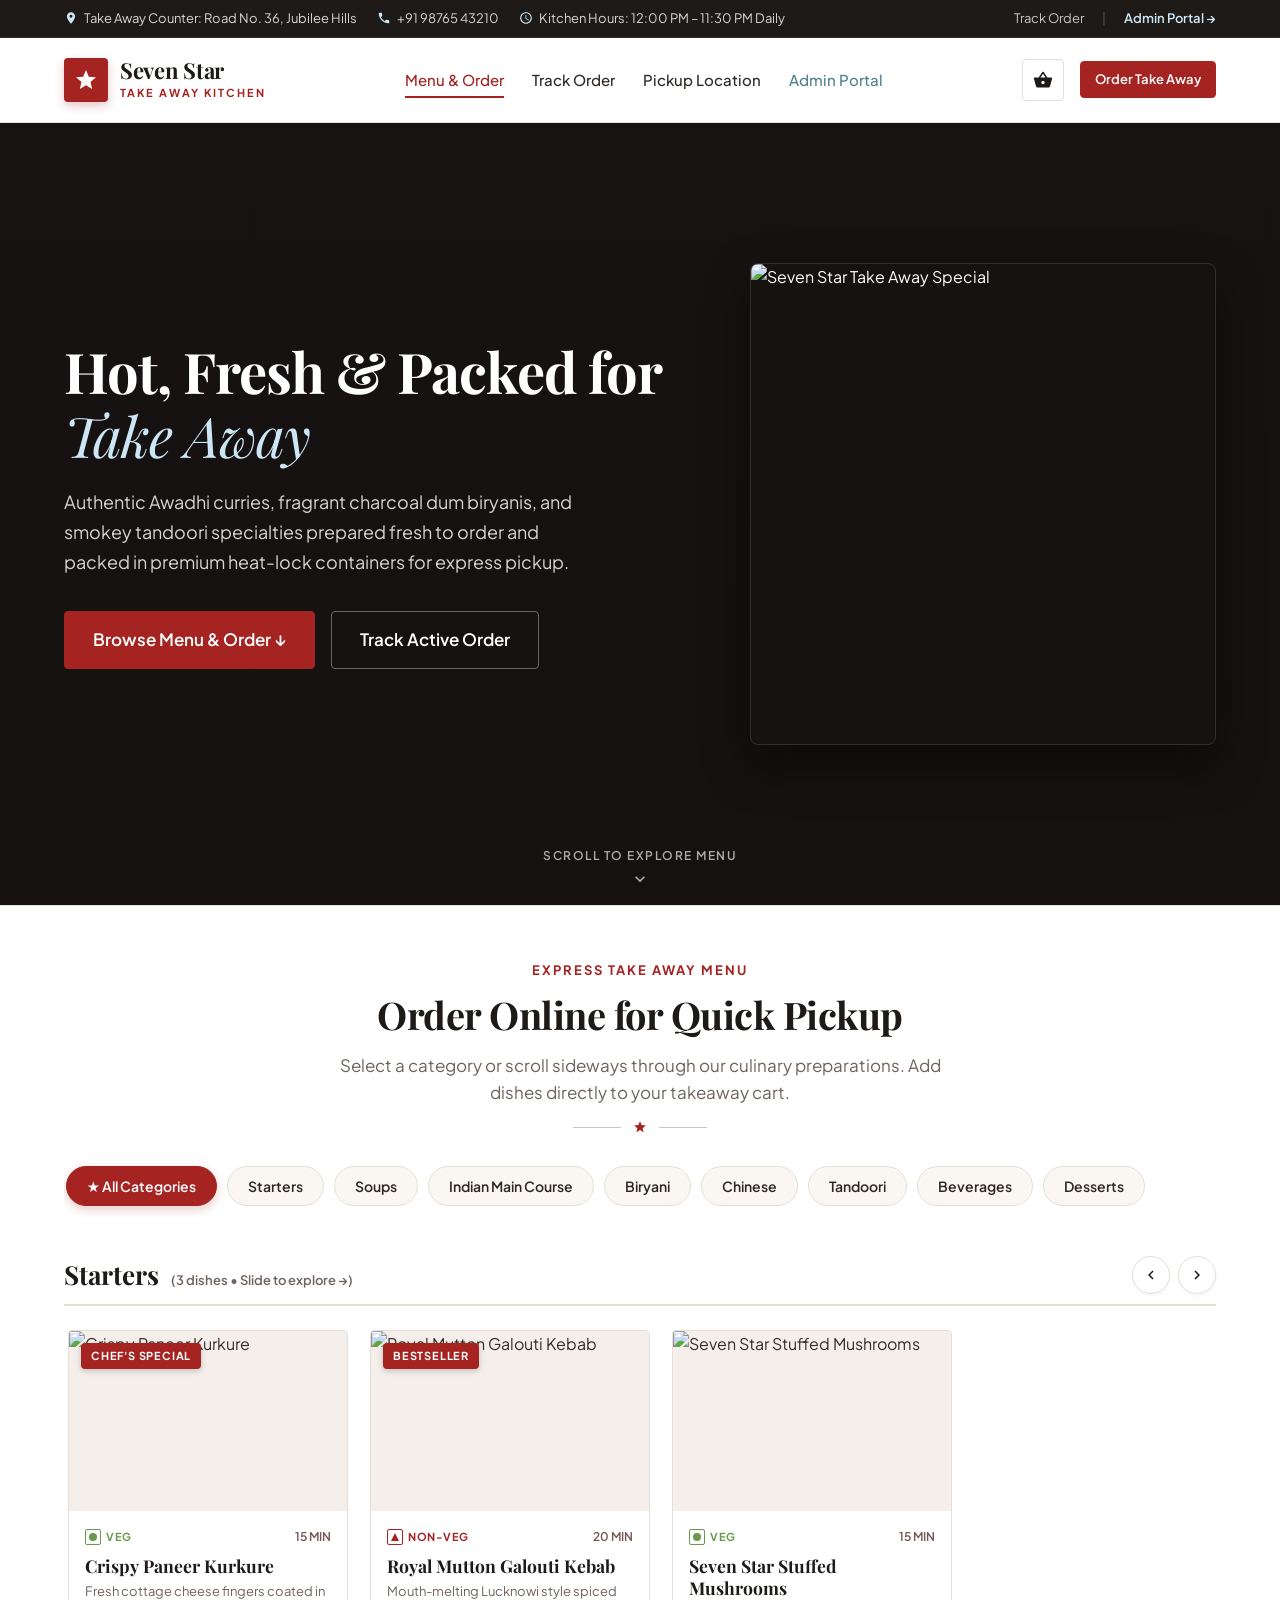
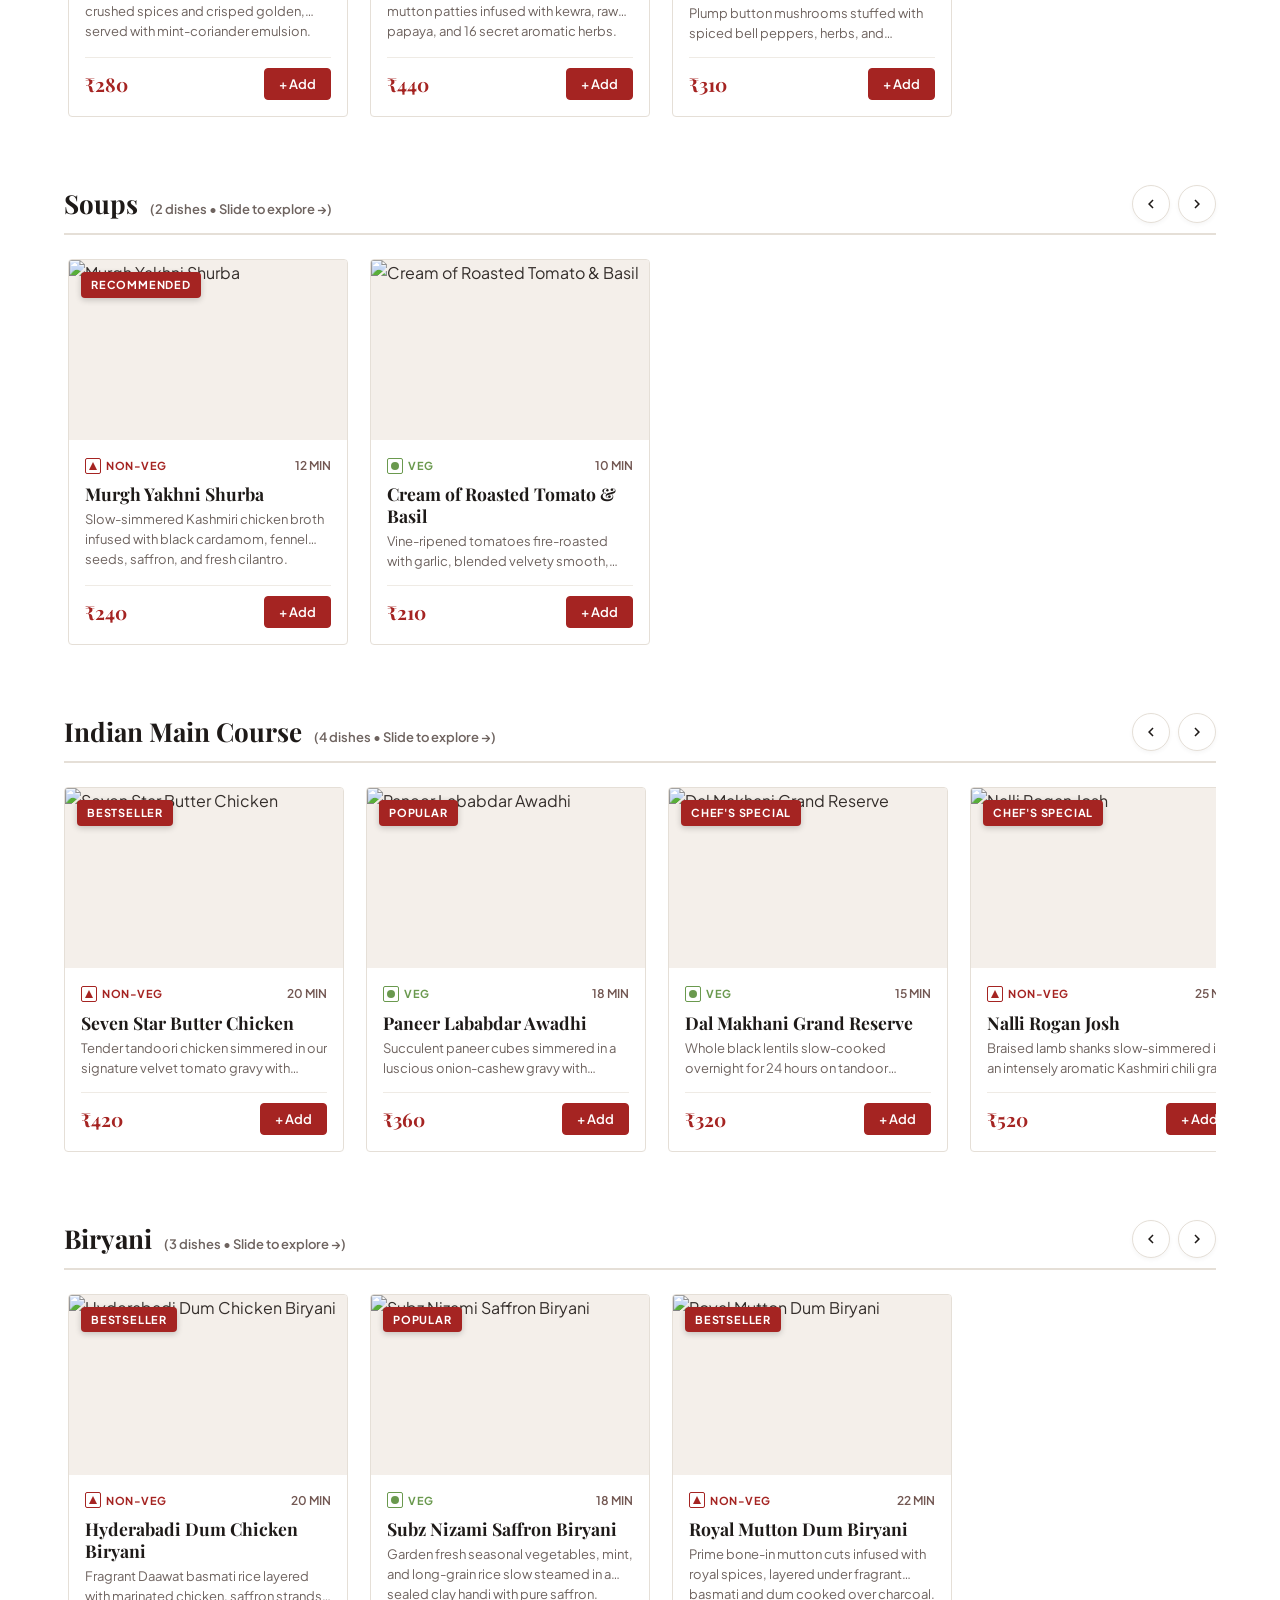
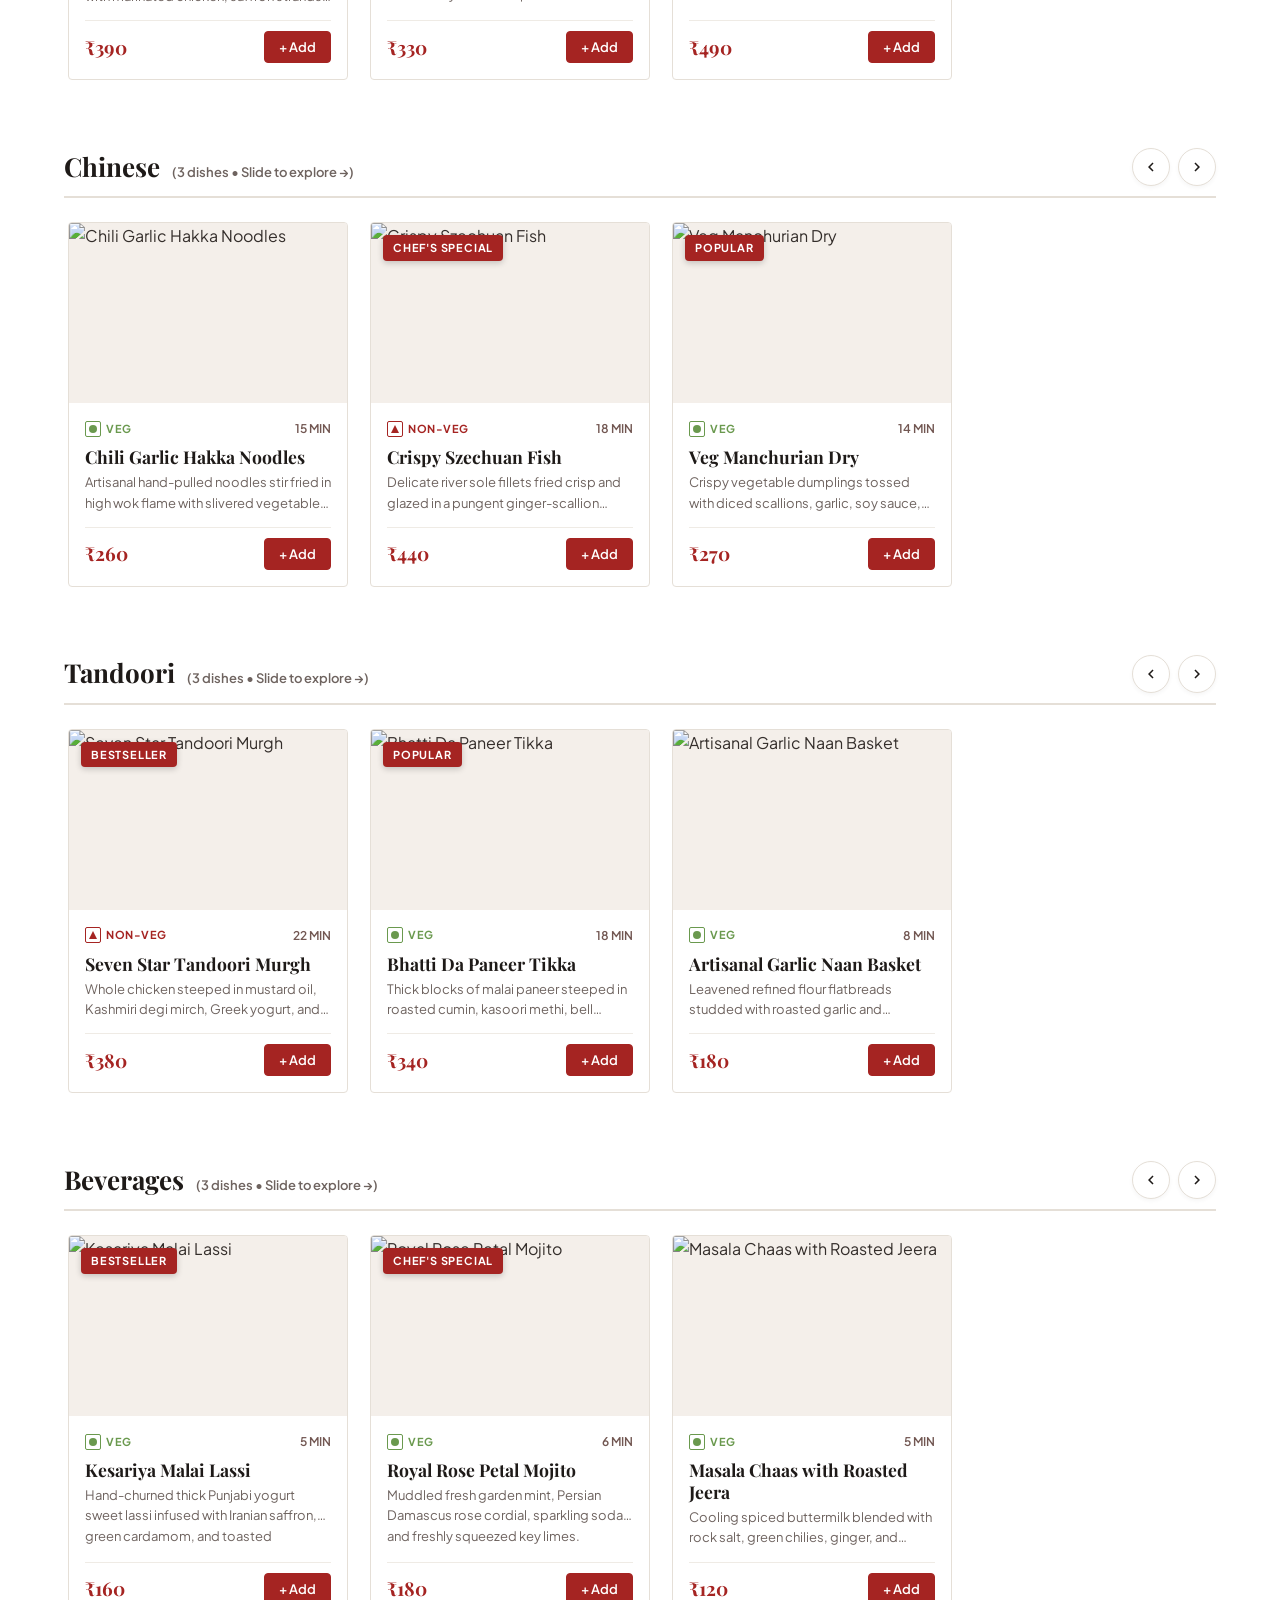
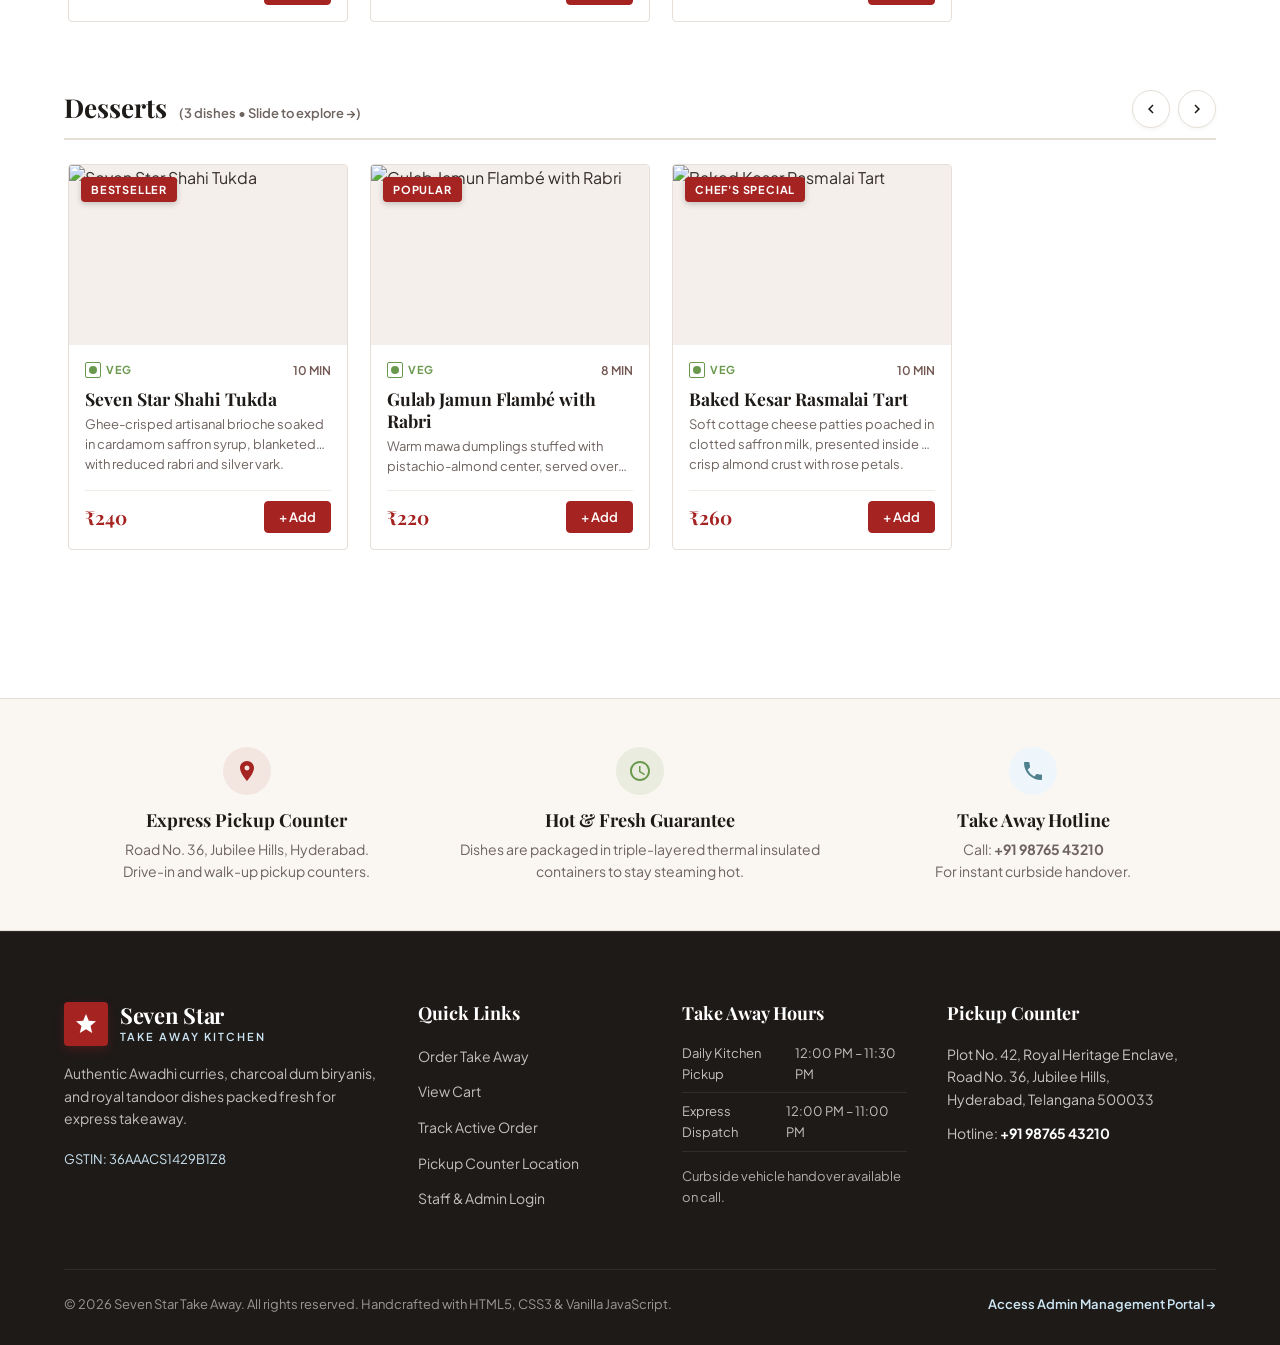
==== commit 502a0881: "third commit" ====
--- a/index.html
+++ b/index.html
@@ -3,8 +3,8 @@
 <head>
   <meta charset="UTF-8">
   <meta name="viewport" content="width=device-width, initial-scale=1.0">
-  <title>Seven Star Restaurant | Fine Dining & Authentic Royal Cuisine</title>
-  <meta name="description" content="Experience authentic culinary excellence at Seven Star Restaurant. Handcrafted Indian main courses, fragrant dum biryanis, tandoori specialties, and gourmet dining.">
+  <title>Seven Star Take Away | Express Kitchen & Online Order</title>
+  <meta name="description" content="Seven Star Take Away — Express kitchen offering royal Indian main courses, dum biryanis, and tandoori specialties packed fresh for pickup and takeaway.">
   
   <!-- CSS Stylesheets -->
   <link rel="stylesheet" href="css/style.css">
@@ -19,7 +19,7 @@
       <div class="top-bar-info">
         <span class="top-info-item">
           <svg viewBox="0 0 24 24"><path fill="currentColor" d="M12 2C8.13 2 5 5.13 5 9c0 5.25 7 13 7 13s7-7.75 7-13c0-3.87-3.13-7-7-7zm0 9.5a2.5 2.5 0 0 1 0-5 2.5 2.5 0 0 1 0 5z"/></svg>
-          Jubilee Hills, Hyderabad
+          Take Away Counter: Road No. 36, Jubilee Hills
         </span>
         <span class="top-info-item">
           <svg viewBox="0 0 24 24"><path fill="currentColor" d="M6.62 10.79a15.05 15.05 0 0 0 6.59 6.59l2.2-2.2c.27-.27.67-.36 1.02-.24 1.12.37 2.33.57 3.57.57.55 0 1 .45 1 1V20c0 .55-.45 1-1 1-9.39 0-17-7.61-17-17 0-.55.45-1 1-1h3.5c.55 0 1 .45 1 1 0 1.25.2 2.45.57 3.57.11.35.03.74-.25 1.02l-2.2 2.2z"/></svg>
@@ -27,13 +27,13 @@
         </span>
         <span class="top-info-item">
           <svg viewBox="0 0 24 24"><path fill="currentColor" d="M11.99 2C6.47 2 2 6.48 2 12s4.47 10 9.99 10C17.52 22 22 17.52 22 12S17.52 2 11.99 2zM12 20c-4.42 0-8-3.58-8-8s3.58-8 8-8 8 3.58 8 8-3.58 8-8 8zm.5-13H11v6l5.25 3.15.75-1.23-4.5-2.67z"/></svg>
-          Lunch: 12:00 PM – 3:30 PM | Dinner: 7:00 PM – 11:30 PM
+          Kitchen Hours: 12:00 PM – 11:30 PM Daily
         </span>
       </div>
       <div class="top-bar-links">
-        <a href="track-order.html" class="top-link">Track Your Order</a>
+        <a href="track-order.html" class="top-link">Track Order</a>
         <span style="color: rgba(255,255,255,0.25)">|</span>
-        <a href="admin/index.html" class="top-link highlight">Admin Portal Demo &rarr;</a>
+        <a href="admin/index.html" class="top-link highlight">Admin Portal &rarr;</a>
       </div>
     </div>
   </div>
@@ -48,29 +48,28 @@
         </div>
         <div class="logo-text-wrap">
           <span class="logo-title">Seven Star</span>
-          <span class="logo-sub">Fine Dining & Lounge</span>
+          <span class="logo-sub" style="color:var(--color-primary-red); font-weight:700;">Take Away Kitchen</span>
         </div>
       </a>
 
       <!-- Desktop Nav Menu -->
       <nav class="nav-menu">
-        <a href="index.html" class="nav-link active">Home</a>
-        <a href="menu.html" class="nav-link">Menu & Order</a>
-        <a href="about.html" class="nav-link">Our Heritage</a>
+        <a href="#takeaway-menu" class="nav-link active">Menu & Order</a>
         <a href="track-order.html" class="nav-link">Track Order</a>
-        <a href="contact.html" class="nav-link">Reservations & Contact</a>
+        <a href="contact.html" class="nav-link">Pickup Location</a>
+        <a href="admin/index.html" class="nav-link" style="color:var(--color-muted-blue);">Admin Portal</a>
       </nav>
 
       <!-- Action Buttons -->
       <div class="header-actions">
         <!-- Cart Pill Button -->
-        <a href="cart.html" class="header-cart-btn" aria-label="Shopping Cart">
+        <a href="cart.html" class="header-cart-btn" aria-label="Take Away Cart">
           <svg viewBox="0 0 24 24"><path fill="currentColor" d="M17.21 9l-4.38-6.56a.993.993 0 0 0-.83-.42c-.32 0-.64.14-.83.43L6.79 9H2c-.55 0-1 .45-1 1 0 .09.01.18.04.27l2.54 9.27c.23.84 1 1.46 1.92 1.46h13c.92 0 1.69-.62 1.93-1.46l2.54-9.27L23 10c0-.55-.45-1-1-1h-4.79zM9 9l3-4.4L15 9H9zm3 8c-1.1 0-2-.9-2-2s.9-2 2-2 2 .9 2 2-.9 2-2 2z"/></svg>
           <span class="header-cart-count">0</span>
         </a>
 
-        <!-- Order Online CTA -->
-        <a href="menu.html" class="btn btn-primary btn-sm">Order Online</a>
+        <!-- Order Online CTA (Scrolls to menu directly on page) -->
+        <a href="#takeaway-menu" class="btn btn-primary btn-sm">Order Take Away</a>
 
         <!-- Mobile Hamburger Button -->
         <button class="mobile-menu-btn" aria-label="Toggle navigation menu">
@@ -85,130 +84,147 @@
   <!-- Mobile Navigation Overlay -->
   <div class="mobile-nav-overlay"></div>
 
-  <!-- HERO SECTION -->
-  <section class="hero-section">
+  <!-- TAKE AWAY HERO SECTION (Full Viewport Height) -->
+  <section class="hero-section" id="hero-section">
     <div class="container">
       <div class="hero-grid">
         <div class="hero-content">
           <h1 class="hero-title">
-            Authentic Flavours, <span>Elevated</span> to Royalty
+            Hot, Fresh & Packed for <span>Take Away</span>
           </h1>
           <p class="hero-desc">
-            Immerse yourself in authentic Awadhi curries, fragrant charcoal-dum biryanis, and succulent tandoor masterpieces handcrafted daily with time-honored royal recipes.
+            Authentic Awadhi curries, fragrant charcoal dum biryanis, and smokey tandoori specialties prepared fresh to order and packed in premium heat-lock containers for express pickup.
           </p>
           <div class="hero-actions">
-            <a href="menu.html" class="btn btn-primary btn-lg">Explore Full Menu</a>
-            <a href="contact.html#reservation" class="btn btn-outline btn-lg" style="color: #fff; border-color: rgba(255,255,255,0.35);">Book a Table</a>
+            <a href="#takeaway-menu" class="btn btn-primary btn-lg">Browse Menu & Order &darr;</a>
+            <a href="track-order.html" class="btn btn-outline btn-lg" style="color: #fff; border-color: rgba(255,255,255,0.35);">Track Active Order</a>
           </div>
         </div>
 
         <div class="hero-visual">
           <div class="hero-image-frame">
-            <img src="https://images.unsplash.com/photo-1544025162-d76694265947?auto=format&fit=crop&w=1000&q=80" alt="Seven Star Signature Feast" loading="eager">
-          </div>
-        </div>
-      </div>
-    </div>
+            <img src="https://images.unsplash.com/photo-1544025162-d76694265947?auto=format&fit=crop&w=1000&q=80" alt="Seven Star Take Away Special" loading="eager">
+          </div>
+        </div>
+      </div>
+    </div>
+
+    <!-- Scroll Down Cue to Menu -->
+    <a href="#takeaway-menu" class="hero-scroll-cue" aria-label="Scroll down to Take Away Menu">
+      <span>Scroll to Explore Menu</span>
+      <svg viewBox="0 0 24 24"><path fill="currentColor" d="M7.41 8.59L12 13.17l4.59-4.58L18 10l-6 6-6-6 1.41-1.41z"/></svg>
+    </a>
   </section>
 
-  <!-- FOOD CATEGORIES SECTION -->
-  <section class="section-categories">
+  <!-- MAIN TAKE AWAY MENU WITH SIDE-SCROLLING & CATEGORY FILTERING -->
+  <section class="takeaway-menu-section" id="takeaway-menu">
     <div class="container">
-      <div class="section-header text-center">
-        <span class="section-tagline">Culinary Offerings</span>
-        <h2 class="section-title">Explore by Category</h2>
+      <div class="section-header text-center" style="margin-bottom: 28px;">
+        <span class="section-tagline">Express Take Away Menu</span>
+        <h2 class="section-title">Order Online for Quick Pickup</h2>
         <p class="section-subtitle">
-          From fiery starters and slow-simmered shurbas to fragrant clay-pot biryanis and decadent desserts.
+          Select a category or scroll sideways through our culinary preparations. Add dishes directly to your takeaway cart.
         </p>
         <div class="divider-ornament">
           <svg viewBox="0 0 24 24"><path fill="currentColor" d="M12 17.27L18.18 21l-1.64-7.03L22 9.24l-7.19-.61L12 2 9.19 8.63 2 9.24l5.46 4.73L5.82 21z"/></svg>
         </div>
       </div>
 
-      <div class="categories-grid" id="home-categories-grid">
-        <!-- Rendered dynamically from MenuService.getCategories() -->
+      <!-- Category Filter Pills Bar -->
+      <div class="takeaway-category-pills-bar" id="takeaway-category-pills">
+        <button class="takeaway-cat-btn active" data-cat="all" onclick="filterTakeawayCategory('all', this)">
+          ★ All Categories
+        </button>
+        <button class="takeaway-cat-btn" data-cat="starters" onclick="filterTakeawayCategory('starters', this)">
+          Starters
+        </button>
+        <button class="takeaway-cat-btn" data-cat="soups" onclick="filterTakeawayCategory('soups', this)">
+          Soups
+        </button>
+        <button class="takeaway-cat-btn" data-cat="indian-main-course" onclick="filterTakeawayCategory('indian-main-course', this)">
+          Indian Main Course
+        </button>
+        <button class="takeaway-cat-btn" data-cat="biryani" onclick="filterTakeawayCategory('biryani', this)">
+          Biryani
+        </button>
+        <button class="takeaway-cat-btn" data-cat="chinese" onclick="filterTakeawayCategory('chinese', this)">
+          Chinese
+        </button>
+        <button class="takeaway-cat-btn" data-cat="tandoori" onclick="filterTakeawayCategory('tandoori', this)">
+          Tandoori
+        </button>
+        <button class="takeaway-cat-btn" data-cat="beverages" onclick="filterTakeawayCategory('beverages', this)">
+          Beverages
+        </button>
+        <button class="takeaway-cat-btn" data-cat="desserts" onclick="filterTakeawayCategory('desserts', this)">
+          Desserts
+        </button>
+      </div>
+
+      <!-- Side-Scrolling Menu Shelves Render Container -->
+      <div id="takeaway-shelves-container">
+        <!-- Rendered dynamically by JavaScript with horizontal side-scrolling tracks -->
       </div>
     </div>
   </section>
 
-  <!-- CHEF'S SIGNATURE SPECIALS SECTION -->
-  <section class="section-featured" style="padding: 40px 0 80px; background-color: var(--color-white); border-top: 1px solid var(--color-border); border-bottom: 1px solid var(--color-border);">
+  <!-- TAKE AWAY PICKUP COUNTER INFO STRIP -->
+  <section style="background-color: var(--color-cream); border-top: 1px solid var(--color-border); border-bottom: 1px solid var(--color-border); padding: 48px 0;">
     <div class="container">
-      <div class="section-header text-center">
-        <span class="section-tagline">Masterful Creations</span>
-        <h2 class="section-title">Signature Dishes</h2>
-        <p class="section-subtitle">
-          Handpicked crown jewels loved by thousands of guests and acclaimed food critics alike.
-        </p>
-        <div class="divider-ornament">
-          <svg viewBox="0 0 24 24"><path fill="currentColor" d="M12 17.27L18.18 21l-1.64-7.03L22 9.24l-7.19-.61L12 2 9.19 8.63 2 9.24l5.46 4.73L5.82 21z"/></svg>
-        </div>
-      </div>
-
-      <div class="dishes-grid" id="home-featured-grid">
-        <!-- Rendered dynamically from MenuService.getItems() -->
-      </div>
-
-      <div class="text-center" style="margin-top: 48px;">
-        <a href="menu.html" class="btn btn-outline btn-lg">View Complete 24+ Dish Menu &rarr;</a>
+      <div style="display: grid; grid-template-columns: repeat(3, 1fr); gap: 28px; text-align: center;">
+        <div>
+          <div style="width: 48px; height: 48px; background-color: var(--color-primary-red-subtle); color: var(--color-primary-red); border-radius: 50%; display: flex; align-items: center; justify-content: center; margin: 0 auto 14px;">
+            <svg viewBox="0 0 24 24" style="width:24px; height:24px;"><path fill="currentColor" d="M12 2C8.13 2 5 5.13 5 9c0 5.25 7 13 7 13s7-7.75 7-13c0-3.87-3.13-7-7-7zm0 9.5a2.5 2.5 0 0 1 0-5 2.5 2.5 0 0 1 0 5z"/></svg>
+          </div>
+          <h3 style="font-size: 1.125rem; margin-bottom: 6px;">Express Pickup Counter</h3>
+          <p style="font-size: 0.875rem; color: var(--color-text-muted);">
+            Road No. 36, Jubilee Hills, Hyderabad.<br>Drive-in and walk-up pickup counters.
+          </p>
+        </div>
+
+        <div>
+          <div style="width: 48px; height: 48px; background-color: var(--color-olive-green-subtle); color: var(--color-olive-green); border-radius: 50%; display: flex; align-items: center; justify-content: center; margin: 0 auto 14px;">
+            <svg viewBox="0 0 24 24" style="width:24px; height:24px;"><path fill="currentColor" d="M11.99 2C6.47 2 2 6.48 2 12s4.47 10 9.99 10C17.52 22 22 17.52 22 12S17.52 2 11.99 2zM12 20c-4.42 0-8-3.58-8-8s3.58-8 8-8 8 3.58 8 8-3.58 8-8 8zm.5-13H11v6l5.25 3.15.75-1.23-4.5-2.67z"/></svg>
+          </div>
+          <h3 style="font-size: 1.125rem; margin-bottom: 6px;">Hot & Fresh Guarantee</h3>
+          <p style="font-size: 0.875rem; color: var(--color-text-muted);">
+            Dishes are packaged in triple-layered thermal insulated containers to stay steaming hot.
+          </p>
+        </div>
+
+        <div>
+          <div style="width: 48px; height: 48px; background-color: var(--color-light-blue-subtle); color: var(--color-muted-blue); border-radius: 50%; display: flex; align-items: center; justify-content: center; margin: 0 auto 14px;">
+            <svg viewBox="0 0 24 24" style="width:24px; height:24px;"><path fill="currentColor" d="M6.62 10.79a15.05 15.05 0 0 0 6.59 6.59l2.2-2.2c.27-.27.67-.36 1.02-.24 1.12.37 2.33.57 3.57.57.55 0 1 .45 1 1V20c0 .55-.45 1-1 1-9.39 0-17-7.61-17-17 0-.55.45-1 1-1h3.5c.55 0 1 .45 1 1 0 1.25.2 2.45.57 3.57.11.35.03.74-.25 1.02l-2.2 2.2z"/></svg>
+          </div>
+          <h3 style="font-size: 1.125rem; margin-bottom: 6px;">Take Away Hotline</h3>
+          <p style="font-size: 0.875rem; color: var(--color-text-muted);">
+            Call: <strong>+91 98765 43210</strong><br>For instant curbside handover.
+          </p>
+        </div>
       </div>
     </div>
   </section>
 
-  <!-- ABOUT PREVIEW SECTION -->
-  <section class="about-preview-section">
-    <div class="container">
-      <div class="about-grid">
-        <div class="about-images-composite">
-          <img src="https://images.unsplash.com/photo-1550966871-3ed3cdb5ed0c?auto=format&fit=crop&w=900&q=80" alt="Seven Star Elegant Ambience" class="about-img-main">
-          <img src="https://images.unsplash.com/photo-1578474846511-04ba529f0b88?auto=format&fit=crop&w=600&q=80" alt="Executive Chef in Kitchen" class="about-img-secondary">
-        </div>
-
-        <div class="about-text">
-          <span class="section-tagline">Our Heritage</span>
-          <h2>Where Royal Tradition Meets Contemporary Elegance</h2>
-          <p>
-            Established in 2012 in the heart of Jubilee Hills, Seven Star Restaurant was founded with a singular pursuit: to restore the vanishing royal culinary techniques of Awadh and the Deccan plateau.
-          </p>
-          <p>
-            Every single dish that leaves our earthen tandoor and copper handis reflects hours of meticulous marination, cold-pressed artisanal oils, and saffron handpicked from the valleys of Pampore.
-          </p>
-
-          <div class="heritage-stats-grid">
-            <div class="stat-item">
-              <h3>14+</h3>
-              <p>Years of Heritage</p>
-            </div>
-            <div class="stat-item">
-              <h3>24+</h3>
-              <p>Signature Dishes</p>
-            </div>
-            <div class="stat-item">
-              <h3>4.9★</h3>
-              <p>Guest Rating</p>
-            </div>
-          </div>
-
-          <a href="about.html" class="btn btn-warm">Read Our Full Story &rarr;</a>
-        </div>
-      </div>
-    </div>
-  </section>
-
-  <!-- TABLE RESERVATION CTA -->
-  <section style="padding: 70px 0; background-color: var(--color-light-blue-subtle); border-top: 1px solid var(--color-light-blue); border-bottom: 1px solid var(--color-light-blue);">
-    <div class="container text-center">
-      <span class="section-tagline">Private Dining & Events</span>
-      <h2 class="section-title" style="margin-bottom: 12px;">Reserve Your Fine Dining Table</h2>
-      <p class="section-subtitle" style="margin-bottom: 30px;">
-        Join us for candlelit terrace dinners, corporate banquets, or intimate family celebrations.
-      </p>
-      <div style="display: flex; justify-content: center; gap: 16px; flex-wrap: wrap;">
-        <a href="contact.html#reservation" class="btn btn-primary btn-lg">Online Table Reservation</a>
-        <a href="tel:+919876543210" class="btn btn-outline btn-lg" style="background-color: #fff;">Call +91 98765 43210</a>
-      </div>
-    </div>
-  </section>
+  <!-- FLOATING TAKEAWAY BOTTOM ORDER BAR (Slides up when items are added) -->
+  <div class="takeaway-floating-cart-bar" id="takeaway-floating-bar">
+    <div class="container" style="display:flex; justify-content:space-between; align-items:center; padding:0;">
+      <div class="takeaway-cart-bar-left">
+        <span class="takeaway-cart-count-badge" id="floating-bar-count">1 Item</span>
+        <div>
+          <span style="font-size:0.75rem; color:rgba(255,255,255,0.7); display:block;">Take Away Order Total:</span>
+          <span class="takeaway-cart-total-text" id="floating-bar-total">₹0</span>
+        </div>
+      </div>
+      <div style="display:flex; gap:12px; align-items:center;">
+        <a href="cart.html" class="btn btn-outline btn-sm" style="color:#fff; border-color:rgba(255,255,255,0.4);">
+          Review Cart
+        </a>
+        <a href="checkout.html" class="btn btn-primary btn-sm">
+          Proceed to Checkout &rarr;
+        </a>
+      </div>
+    </div>
+  </div>
 
   <!-- SITE FOOTER -->
   <footer class="site-footer">
@@ -221,11 +237,11 @@
             </div>
             <div class="logo-text-wrap">
               <span class="logo-title" style="color: #fff;">Seven Star</span>
-              <span class="logo-sub" style="color: var(--color-light-blue);">Fine Dining & Lounge</span>
+              <span class="logo-sub" style="color: var(--color-light-blue);">Take Away Kitchen</span>
             </div>
           </div>
           <p>
-            Experience authentic Nawabi hospitality and artisanal fine dining in Hyderabad. Certified organic farm sourcing, traditional earthen tandoors, and royal hospitality.
+            Authentic Awadhi curries, charcoal dum biryanis, and royal tandoor dishes packed fresh for express takeaway.
           </p>
           <div style="font-size: 0.8125rem; color: var(--color-light-blue);">
             GSTIN: 36AAACS1429B1Z8
@@ -235,51 +251,45 @@
         <div>
           <h4 class="footer-heading">Quick Links</h4>
           <ul class="footer-links">
-            <li><a href="index.html">Home</a></li>
-            <li><a href="menu.html">Explore Menu</a></li>
-            <li><a href="about.html">About Seven Star</a></li>
-            <li><a href="track-order.html">Track Existing Order</a></li>
-            <li><a href="contact.html">Table Reservations</a></li>
+            <li><a href="#takeaway-menu">Order Take Away</a></li>
+            <li><a href="cart.html">View Cart</a></li>
+            <li><a href="track-order.html">Track Active Order</a></li>
+            <li><a href="contact.html">Pickup Counter Location</a></li>
             <li><a href="admin/index.html">Staff & Admin Login</a></li>
           </ul>
         </div>
 
         <div>
-          <h4 class="footer-heading">Dining Hours</h4>
+          <h4 class="footer-heading">Take Away Hours</h4>
           <div class="footer-hours-row">
-            <span>Monday – Friday</span>
+            <span>Daily Kitchen Pickup</span>
             <span>12:00 PM – 11:30 PM</span>
           </div>
           <div class="footer-hours-row">
-            <span>Saturday – Sunday</span>
-            <span>11:30 AM – 12:00 AM</span>
-          </div>
-          <div class="footer-hours-row">
-            <span>Home Delivery</span>
+            <span>Express Dispatch</span>
             <span>12:00 PM – 11:00 PM</span>
           </div>
           <div style="margin-top: 14px; font-size: 0.8125rem; color: rgba(255,255,255,0.65);">
-            Free parking & valet service available.
-          </div>
-        </div>
-
-        <div>
-          <h4 class="footer-heading">Visit Us</h4>
+            Curbside vehicle handover available on call.
+          </div>
+        </div>
+
+        <div>
+          <h4 class="footer-heading">Pickup Counter</h4>
           <p style="font-size: 0.875rem; color: rgba(255,255,255,0.75); line-height: 1.6; margin-bottom: 12px;">
             Plot No. 42, Royal Heritage Enclave,<br>
             Road No. 36, Jubilee Hills,<br>
             Hyderabad, Telangana 500033
           </p>
           <p style="font-size: 0.875rem; color: rgba(255,255,255,0.75);">
-            Direct Phone: <strong style="color: #fff;">+91 98765 43210</strong><br>
-            Email: <strong style="color: #fff;">reservations@sevenstarrestaurant.com</strong>
+            Hotline: <strong style="color: #fff;">+91 98765 43210</strong>
           </p>
         </div>
       </div>
 
       <div class="footer-bottom">
         <div>
-          &copy; 2026 Seven Star Restaurant Demo. All rights reserved. Handcrafted with HTML5, CSS3 & Vanilla JavaScript.
+          &copy; 2026 Seven Star Take Away. All rights reserved. Handcrafted with HTML5, CSS3 & Vanilla JavaScript.
         </div>
         <div>
           <a href="admin/index.html" style="color: var(--color-light-blue); font-weight: 600;">Access Admin Management Portal &rarr;</a>
@@ -297,69 +307,118 @@
   <script src="js/main.js"></script>
 
   <script>
-    // Render Homepage Categories & Featured Items dynamically
+    let activeCategoryFilter = "all";
+
     document.addEventListener("DOMContentLoaded", () => {
-      // 1. Render Categories
-      const catContainer = document.getElementById("home-categories-grid");
-      if (catContainer) {
-        const categories = MenuService.getCategories();
-        catContainer.innerHTML = categories.map(cat => `
-          <div class="category-card">
-            <div class="category-card-img">
-              <img src="${cat.image}" alt="${cat.name}" loading="lazy">
-            </div>
-            <div class="category-card-content">
-              <h3 class="category-card-title">${cat.name}</h3>
-              <p class="category-card-desc">${cat.description}</p>
-              <a href="menu.html?cat=${cat.id}" class="category-card-link">
-                View Dishes &rarr;
-              </a>
-            </div>
-          </div>
-        `).join("");
+      renderTakeawayShelves();
+      SevenStar.updateCartBadge();
+    });
+
+    // Filter by category
+    function filterTakeawayCategory(catId, btn) {
+      activeCategoryFilter = catId;
+      document.querySelectorAll(".takeaway-cat-btn").forEach(b => b.classList.remove("active"));
+      if (btn) btn.classList.add("active");
+      renderTakeawayShelves();
+    }
+
+    // Horizontal Side-Scrolling Arrow Helper
+    function scrollShelf(shelfId, direction) {
+      const track = document.getElementById(`track-${shelfId}`);
+      if (track) {
+        const scrollAmount = 300 * direction;
+        track.scrollBy({ left: scrollAmount, behavior: "smooth" });
       }
-
-      // 2. Render Featured & Bestselling Dishes (top 6)
-      const featContainer = document.getElementById("home-featured-grid");
-      if (featContainer) {
-        const featuredItems = MenuService.getItems({ sortBy: "popularity" }).slice(0, 6);
-        featContainer.innerHTML = featuredItems.map(item => `
-          <div class="dish-card">
-            <div class="dish-card-img-wrap">
-              <a href="food-details.html?id=${item.id}">
-                <img src="${item.image}" alt="${item.name}" loading="lazy">
-              </a>
-              ${item.badge ? `<span class="dish-badge-pill ${item.badge === 'Recommended' ? 'badge-recommended' : ''}">${item.badge}</span>` : ''}
-              ${!item.isAvailable ? '<div class="dish-soldout-overlay">Sold Out Today</div>' : ''}
-            </div>
-            <div class="dish-card-body">
-              <div class="dish-meta-row">
-                ${SevenStar.getDietaryBadge(item.isVeg)}
-                <span style="font-size: 0.75rem; color: var(--color-warm-brown); font-weight: 600; text-transform: uppercase;">
-                  ${item.category.replace(/-/g, ' ')}
-                </span>
+    }
+
+    // Render Side-Scrolling Menu Shelves
+    function renderTakeawayShelves() {
+      const container = document.getElementById("takeaway-shelves-container");
+      if (!container) return;
+
+      const categories = MenuService.getCategories();
+      const allItems = MenuService.getItems();
+
+      // Determine which categories to display
+      let displayCategories = categories;
+      if (activeCategoryFilter !== "all") {
+        displayCategories = categories.filter(c => c.id === activeCategoryFilter);
+      }
+
+      let html = "";
+
+      displayCategories.forEach(cat => {
+        const catDishes = allItems.filter(item => item.category === cat.id);
+        if (catDishes.length === 0) return;
+
+        html += `
+          <div class="menu-shelf-container" id="shelf-sec-${cat.id}">
+            <div class="shelf-header">
+              <div class="shelf-header-left">
+                <h3 class="shelf-title">${cat.name}</h3>
+                <span class="shelf-count">(${catDishes.length} dishes &bull; Slide to explore &rarr;)</span>
               </div>
-              <h3 class="dish-title">
-                <a href="food-details.html?id=${item.id}">${item.name}</a>
-              </h3>
-              <p class="dish-desc">${item.description}</p>
-              <div class="dish-footer-row">
-                <div class="dish-price-wrap">
-                  <span class="dish-price-label">Price</span>
-                  <span class="dish-price">${SevenStar.formatINR(item.price)}</span>
-                </div>
-                <div>
-                  <button class="btn btn-primary btn-sm" onclick="SevenStar.quickAddToCart('${item.id}', event)" ${!item.isAvailable ? 'disabled style="opacity:0.5; cursor:not-allowed;"' : ''}>
-                    + Add to Cart
-                  </button>
-                </div>
+              <div class="shelf-nav-arrows">
+                <button class="shelf-arrow-btn" onclick="scrollShelf('${cat.id}', -1)" aria-label="Scroll left" title="Previous dishes">
+                  <svg viewBox="0 0 24 24"><path fill="currentColor" d="M15.41 7.41L14 6l-6 6 6 6 1.41-1.41L10.83 12z"/></svg>
+                </button>
+                <button class="shelf-arrow-btn" onclick="scrollShelf('${cat.id}', 1)" aria-label="Scroll right" title="Next dishes">
+                  <svg viewBox="0 0 24 24"><path fill="currentColor" d="M10 6L8.59 7.41 13.17 12l-4.58 4.59L10 18l6-6z"/></svg>
+                </button>
               </div>
             </div>
-          </div>
-        `).join("");
+
+            <!-- Horizontally Scrollable Track -->
+            <div class="shelf-scroll-track" id="track-${cat.id}">
+              ${catDishes.map(dish => `
+                <div class="dish-card">
+                  <div class="dish-card-img-wrap" style="height: 180px;">
+                    <a href="food-details.html?id=${dish.id}">
+                      <img src="${dish.image}" alt="${dish.name}" loading="lazy">
+                    </a>
+                    ${dish.badge ? `<span class="dish-badge-pill">${dish.badge}</span>` : ''}
+                    ${!dish.isAvailable ? '<div class="dish-soldout-overlay">Sold Out</div>' : ''}
+                  </div>
+                  <div class="dish-card-body" style="padding: 16px;">
+                    <div class="dish-meta-row">
+                      ${SevenStar.getDietaryBadge(dish.isVeg)}
+                      <span style="font-size: 0.75rem; color: var(--color-warm-brown); font-weight: 600; text-transform: uppercase;">
+                        ${dish.prepTime || '15 min'}
+                      </span>
+                    </div>
+                    <h4 class="dish-title" style="font-size: 1.1rem; margin-bottom: 4px;">
+                      <a href="food-details.html?id=${dish.id}">${dish.name}</a>
+                    </h4>
+                    <p class="dish-desc" style="font-size: 0.8125rem; -webkit-line-clamp: 2; margin-bottom: 14px;">
+                      ${dish.description}
+                    </p>
+                    <div class="dish-footer-row" style="padding-top: 10px;">
+                      <div class="dish-price-wrap">
+                        <span class="dish-price" style="font-size: 1.1875rem;">${SevenStar.formatINR(dish.price)}</span>
+                      </div>
+                      <button class="btn btn-primary btn-sm" onclick="SevenStar.quickAddToCart('${dish.id}', event)" ${!dish.isAvailable ? 'disabled style="opacity:0.5; cursor:not-allowed;"' : ''}>
+                        + Add
+                      </button>
+                    </div>
+                  </div>
+                </div>
+              `).join("")}
+            </div>
+          </div>
+        `;
+      });
+
+      if (html === "") {
+        html = `
+          <div class="empty-results-box" style="padding: 50px 20px;">
+            <h3>No dishes found in this category</h3>
+            <button class="btn btn-outline btn-sm" onclick="filterTakeawayCategory('all')">Show All Categories</button>
+          </div>
+        `;
       }
-    });
+
+      container.innerHTML = html;
+    }
   </script>
 </body>
 </html>
-
--- a/css/style.css
+++ b/css/style.css
@@ -514,13 +514,23 @@
   position: relative;
   background-color: var(--color-dark);
   color: var(--color-white);
-  padding: 90px 0 110px;
+  min-height: calc(100vh - 118px);
+  min-height: calc(100dvh - 118px);
+  display: flex;
+  align-items: center;
+  justify-content: center;
+  padding: 50px 0 70px;
   background-image: 
     linear-gradient(rgba(20, 16, 15, 0.78), rgba(20, 16, 15, 0.88)),
     url('https://images.unsplash.com/photo-1544025162-d76694265947?auto=format&fit=crop&w=1920&q=80');
   background-size: cover;
   background-position: center;
   overflow: hidden;
+  box-sizing: border-box;
+}
+
+.hero-section > .container {
+  width: 100%;
 }
 
 .hero-grid {
@@ -528,28 +538,6 @@
   grid-template-columns: 1.15fr 0.85fr;
   align-items: center;
   gap: 56px;
-}
-
-.hero-tag {
-  display: inline-flex;
-  align-items: center;
-  gap: 8px;
-  background-color: rgba(205, 230, 245, 0.14);
-  color: var(--color-light-blue);
-  border: 1px solid rgba(205, 230, 245, 0.28);
-  font-size: 0.8125rem;
-  font-weight: 700;
-  text-transform: uppercase;
-  letter-spacing: 2px;
-  padding: 6px 14px;
-  border-radius: var(--radius-pill);
-  margin-bottom: 20px;
-}
-
-.hero-tag svg {
-  width: 14px;
-  height: 14px;
-  color: var(--color-light-blue);
 }
 
 .hero-title {
@@ -596,6 +584,7 @@
 .hero-image-frame img {
   width: 100%;
   height: 480px;
+  max-height: 56vh;
   object-fit: cover;
   transition: transform 0.6s ease;
 }
@@ -604,97 +593,41 @@
   transform: scale(1.03);
 }
 
-.hero-floating-card {
+/* Hero Bottom Scroll Down Cue */
+.hero-scroll-cue {
   position: absolute;
-  bottom: -24px;
-  left: -24px;
-  background-color: var(--color-white);
-  color: var(--color-dark);
-  padding: 16px 20px;
-  border-radius: var(--radius-sm);
-  box-shadow: var(--shadow-xl);
-  display: flex;
-  align-items: center;
-  gap: 14px;
-  border-left: 4px solid var(--color-primary-red);
-}
-
-.floating-icon {
-  width: 44px;
-  height: 44px;
-  background-color: var(--color-primary-red-subtle);
-  color: var(--color-primary-red);
-  border-radius: var(--radius-sm);
-  display: flex;
-  align-items: center;
-  justify-content: center;
-}
-
-.floating-icon svg {
-  width: 22px;
-  height: 22px;
-}
-
-.floating-text strong {
-  display: block;
-  font-size: 1rem;
-  font-family: var(--font-serif);
-}
-
-.floating-text span {
+  bottom: 16px;
+  left: 50%;
+  transform: translateX(-50%);
+  display: flex;
+  flex-direction: column;
+  align-items: center;
+  gap: 4px;
+  color: rgba(255, 255, 255, 0.65);
   font-size: 0.75rem;
-  color: var(--color-text-muted);
-}
-
-/* ==========================================================================
-   FEATURE STRIP (Key highlights)
-   ========================================================================== */
-.feature-strip {
-  background-color: var(--color-white);
-  border-bottom: 1px solid var(--color-border);
-  padding: 30px 0;
-}
-
-.feature-strip-grid {
-  display: grid;
-  grid-template-columns: repeat(4, 1fr);
-  gap: 28px;
-}
-
-.strip-item {
-  display: flex;
-  align-items: center;
-  gap: 16px;
-}
-
-.strip-icon {
-  width: 46px;
-  height: 46px;
-  background-color: var(--color-light-blue-subtle);
-  color: var(--color-muted-blue);
-  border-radius: var(--radius-sm);
-  display: flex;
-  align-items: center;
-  justify-content: center;
-  flex-shrink: 0;
-}
-
-.strip-icon svg {
-  width: 22px;
-  height: 22px;
-}
-
-.strip-info h4 {
-  font-family: var(--font-sans);
-  font-size: 0.9375rem;
-  font-weight: 700;
-  margin-bottom: 2px;
-  color: var(--color-dark);
-}
-
-.strip-info p {
-  font-size: 0.8125rem;
-  color: var(--color-text-muted);
+  letter-spacing: 1.5px;
+  text-transform: uppercase;
+  font-weight: 600;
+  text-decoration: none;
+  transition: all var(--transition-fast);
+  z-index: 5;
+}
+
+.hero-scroll-cue:hover {
+  color: var(--color-light-blue);
+  transform: translateX(-50%) translateY(2px);
+}
+
+.hero-scroll-cue svg {
+  width: 20px;
+  height: 20px;
+  animation: heroBounce 2s infinite;
+}
+
+@keyframes heroBounce {
+  0%, 20%, 50%, 80%, 100% { transform: translateY(0); }
+  40% { transform: translateY(6px); }
+  60% { transform: translateY(3px); }
 }
 
 /* ==========================================================================
@@ -972,98 +905,191 @@
 }
 
 /* ==========================================================================
-   SPECIAL OFFERS BANNER
+   SIDE-SCROLLING TAKEAWAY MENU SHELVES & CONTROLS
    ========================================================================== */
-.special-offers-section {
-  padding: 80px 0;
+.takeaway-menu-section {
+  padding: 50px 0 80px;
+  background-color: var(--color-white);
+  border-top: 1px solid var(--color-border);
+}
+
+.takeaway-category-pills-bar {
+  display: flex;
+  align-items: center;
+  gap: 10px;
+  overflow-x: auto;
+  padding: 4px 2px 18px;
+  margin-bottom: 32px;
+  scrollbar-width: none;
+}
+
+.takeaway-category-pills-bar::-webkit-scrollbar {
+  display: none;
+}
+
+.takeaway-cat-btn {
+  font-size: 0.875rem;
+  font-weight: 600;
+  padding: 10px 20px;
+  border-radius: var(--radius-pill);
+  border: 1px solid var(--color-border);
+  background-color: var(--color-cream);
+  color: var(--color-charcoal);
+  white-space: nowrap;
+  transition: all var(--transition-fast);
+  cursor: pointer;
+}
+
+.takeaway-cat-btn:hover {
+  border-color: var(--color-primary-red);
+  color: var(--color-primary-red);
+}
+
+.takeaway-cat-btn.active {
+  background-color: var(--color-primary-red);
+  color: var(--color-white);
+  border-color: var(--color-primary-red);
+  box-shadow: 0 4px 10px rgba(165, 36, 34, 0.22);
+}
+
+.menu-shelf-container {
+  margin-bottom: 48px;
+  position: relative;
+}
+
+.shelf-header {
+  display: flex;
+  align-items: center;
+  justify-content: space-between;
+  margin-bottom: 18px;
+  padding-bottom: 10px;
+  border-bottom: 2px solid var(--color-border);
+}
+
+.shelf-header-left {
+  display: flex;
+  align-items: baseline;
+  gap: 12px;
+}
+
+.shelf-title {
+  font-size: 1.625rem;
+  color: var(--color-dark);
+}
+
+.shelf-count {
+  font-size: 0.8125rem;
+  color: var(--color-text-muted);
+  font-weight: 600;
+}
+
+.shelf-nav-arrows {
+  display: flex;
+  gap: 8px;
+}
+
+.shelf-arrow-btn {
+  width: 38px;
+  height: 38px;
+  border-radius: 50%;
+  border: 1px solid var(--color-border);
+  background-color: var(--color-white);
+  color: var(--color-dark);
+  display: flex;
+  align-items: center;
+  justify-content: center;
+  cursor: pointer;
+  transition: all var(--transition-fast);
+  box-shadow: var(--shadow-sm);
+}
+
+.shelf-arrow-btn:hover {
+  background-color: var(--color-primary-red);
+  color: var(--color-white);
+  border-color: var(--color-primary-red);
+}
+
+.shelf-arrow-btn svg {
+  width: 18px;
+  height: 18px;
+}
+
+/* Side scrolling flex track */
+.shelf-scroll-track {
+  display: flex;
+  gap: 22px;
+  overflow-x: auto;
+  scroll-behavior: smooth;
+  scroll-snap-type: x mandatory;
+  padding: 6px 4px 20px;
+  -webkit-overflow-scrolling: touch;
+  scrollbar-width: thin;
+  scrollbar-color: var(--color-warm-brown) transparent;
+}
+
+.shelf-scroll-track::-webkit-scrollbar {
+  height: 6px;
+}
+
+.shelf-scroll-track::-webkit-scrollbar-track {
+  background: rgba(0, 0, 0, 0.05);
+  border-radius: 4px;
+}
+
+.shelf-scroll-track::-webkit-scrollbar-thumb {
+  background: var(--color-warm-brown);
+  border-radius: 4px;
+}
+
+.shelf-scroll-track .dish-card {
+  flex: 0 0 280px;
+  width: 280px;
+  scroll-snap-align: start;
+}
+
+/* Floating Takeaway Bottom Cart Bar */
+.takeaway-floating-cart-bar {
+  position: fixed;
+  bottom: 0;
+  left: 0;
+  right: 0;
   background-color: var(--color-dark);
   color: var(--color-white);
-  background-image: 
-    linear-gradient(rgba(30, 26, 24, 0.92), rgba(30, 26, 24, 0.95)),
-    url('https://images.unsplash.com/photo-1517248135467-4c7edcad34c4?auto=format&fit=crop&w=1920&q=80');
-  background-size: cover;
-  background-position: center;
-}
-
-.special-offers-section .section-title {
-  color: var(--color-white);
-}
-
-.special-offers-section .section-subtitle {
-  color: rgba(255, 255, 255, 0.75);
-}
-
-.offers-grid {
-  display: grid;
-  grid-template-columns: repeat(3, 1fr);
-  gap: 28px;
-}
-
-.offer-card {
-  background-color: rgba(255, 255, 255, 0.05);
-  border: 1px dashed rgba(205, 230, 245, 0.35);
-  border-radius: var(--radius-sm);
-  padding: 28px 24px;
-  position: relative;
-  transition: all var(--transition-normal);
-}
-
-.offer-card:hover {
-  background-color: rgba(255, 255, 255, 0.09);
-  border-color: var(--color-light-blue);
-  transform: translateY(-3px);
-}
-
-.offer-tag {
-  font-size: 0.75rem;
+  padding: 14px 24px;
+  z-index: 950;
+  box-shadow: 0 -4px 20px rgba(0, 0, 0, 0.25);
+  display: none;
+  align-items: center;
+  justify-content: space-between;
+  border-top: 2px solid var(--color-primary-red);
+  animation: slideUpCart 0.3s ease forwards;
+}
+
+@keyframes slideUpCart {
+  from { transform: translateY(100%); }
+  to { transform: translateY(0); }
+}
+
+.takeaway-cart-bar-left {
+  display: flex;
+  align-items: center;
+  gap: 16px;
+}
+
+.takeaway-cart-count-badge {
+  background-color: var(--color-primary-red);
+  color: var(--color-white);
   font-weight: 700;
-  text-transform: uppercase;
-  letter-spacing: 1.5px;
+  font-size: 0.8125rem;
+  padding: 4px 10px;
+  border-radius: var(--radius-pill);
+}
+
+.takeaway-cart-total-text {
+  font-family: var(--font-serif);
+  font-size: 1.25rem;
+  font-weight: 700;
   color: var(--color-light-blue);
-  margin-bottom: 8px;
-}
-
-.offer-card h3 {
-  color: var(--color-white);
-  font-size: 1.5rem;
-  margin-bottom: 8px;
-}
-
-.offer-card p {
-  font-size: 0.875rem;
-  color: rgba(255, 255, 255, 0.75);
-  margin-bottom: 20px;
-}
-
-.offer-coupon-box {
-  display: flex;
-  align-items: center;
-  justify-content: space-between;
-  background-color: rgba(0, 0, 0, 0.3);
-  padding: 8px 12px;
-  border-radius: var(--radius-sm);
-  border: 1px solid rgba(255, 255, 255, 0.1);
-}
-
-.coupon-code {
-  font-family: monospace;
-  font-size: 0.9375rem;
-  font-weight: 700;
-  letter-spacing: 2px;
-  color: var(--color-light-blue);
-}
-
-.btn-copy-code {
-  font-size: 0.75rem;
-  font-weight: 600;
-  color: rgba(255, 255, 255, 0.9);
-  padding: 4px 10px;
-  background-color: rgba(255, 255, 255, 0.15);
-  border-radius: 2px;
-}
-
-.btn-copy-code:hover {
-  background-color: var(--color-primary-red);
 }
 
 /* ==========================================================================
--- a/css/responsive.css
+++ b/css/responsive.css
@@ -24,26 +24,12 @@
     margin: 0 auto;
   }
 
-  .hero-floating-card {
-    left: 20px;
-    bottom: -20px;
-  }
-
   .categories-grid {
     grid-template-columns: repeat(2, 1fr);
   }
 
   .dishes-grid {
     grid-template-columns: repeat(2, 1fr);
-  }
-
-  .offers-grid {
-    grid-template-columns: repeat(2, 1fr);
-  }
-
-  .feature-strip-grid {
-    grid-template-columns: repeat(2, 1fr);
-    gap: 20px;
   }
 
   .about-grid {
@@ -165,14 +151,6 @@
     grid-template-columns: 1fr;
   }
 
-  .offers-grid {
-    grid-template-columns: 1fr;
-  }
-
-  .feature-strip-grid {
-    grid-template-columns: 1fr;
-  }
-
   /* Mobile Menu Filter Bar */
   .menu-controls-row {
     flex-direction: column;
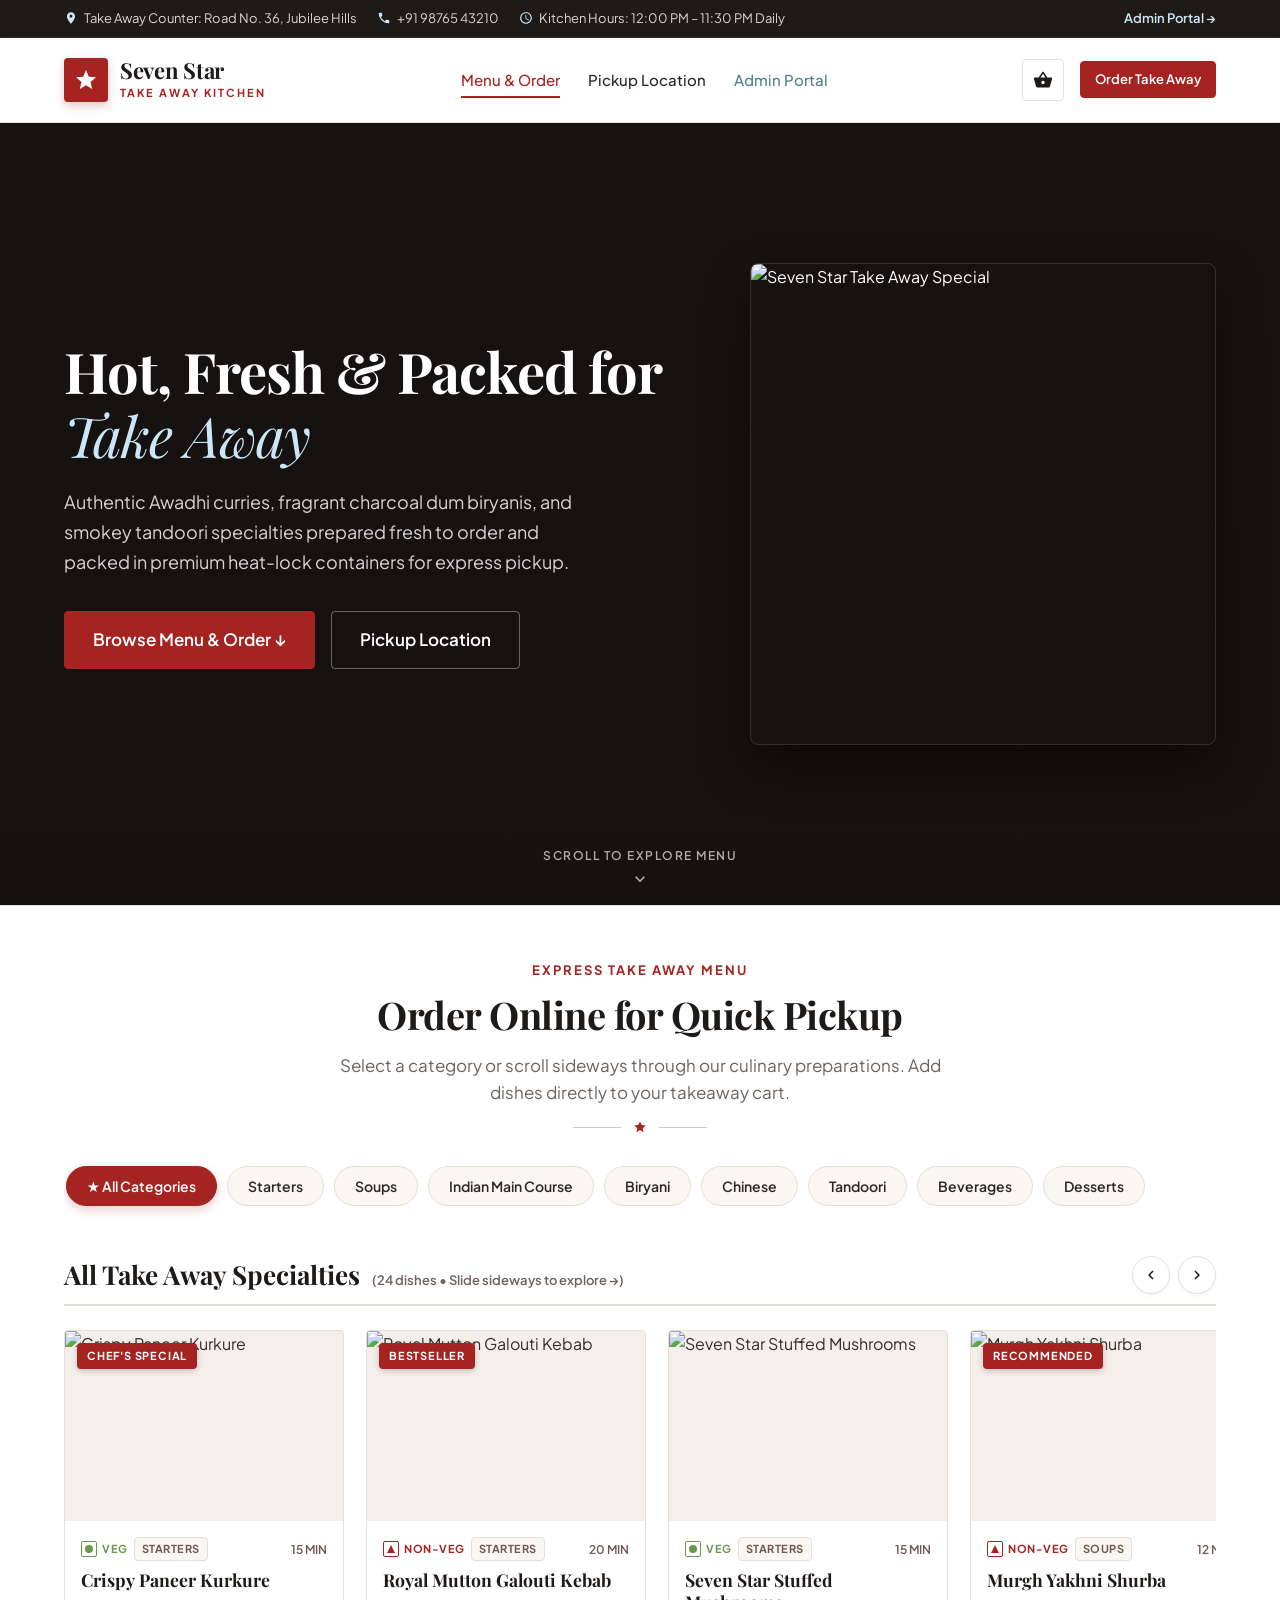
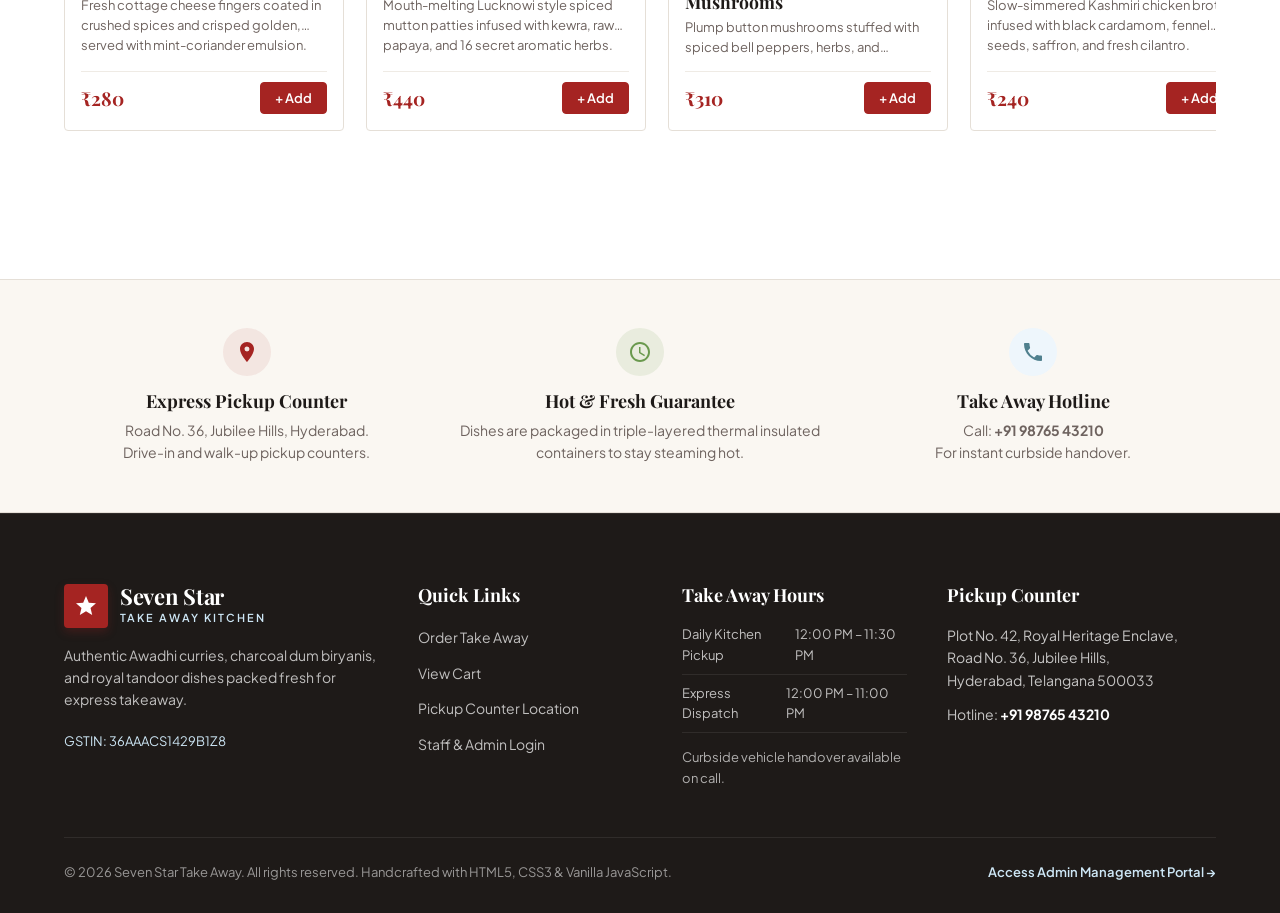
==== commit d34e5e43: "fourth commit" ====
--- a/index.html
+++ b/index.html
@@ -31,8 +31,6 @@
         </span>
       </div>
       <div class="top-bar-links">
-        <a href="track-order.html" class="top-link">Track Order</a>
-        <span style="color: rgba(255,255,255,0.25)">|</span>
         <a href="admin/index.html" class="top-link highlight">Admin Portal &rarr;</a>
       </div>
     </div>
@@ -55,7 +53,6 @@
       <!-- Desktop Nav Menu -->
       <nav class="nav-menu">
         <a href="#takeaway-menu" class="nav-link active">Menu & Order</a>
-        <a href="track-order.html" class="nav-link">Track Order</a>
         <a href="contact.html" class="nav-link">Pickup Location</a>
         <a href="admin/index.html" class="nav-link" style="color:var(--color-muted-blue);">Admin Portal</a>
       </nav>
@@ -97,7 +94,7 @@
           </p>
           <div class="hero-actions">
             <a href="#takeaway-menu" class="btn btn-primary btn-lg">Browse Menu & Order &darr;</a>
-            <a href="track-order.html" class="btn btn-outline btn-lg" style="color: #fff; border-color: rgba(255,255,255,0.35);">Track Active Order</a>
+            <a href="contact.html" class="btn btn-outline btn-lg" style="color: #fff; border-color: rgba(255,255,255,0.35);">Pickup Location</a>
           </div>
         </div>
 
@@ -253,7 +250,6 @@
           <ul class="footer-links">
             <li><a href="#takeaway-menu">Order Take Away</a></li>
             <li><a href="cart.html">View Cart</a></li>
-            <li><a href="track-order.html">Track Active Order</a></li>
             <li><a href="contact.html">Pickup Counter Location</a></li>
             <li><a href="admin/index.html">Staff & Admin Login</a></li>
           </ul>
@@ -309,29 +305,45 @@
   <script>
     let activeCategoryFilter = "all";
 
+    const categoryNameMap = {
+      "starters": "Starters",
+      "soups": "Soups",
+      "indian-main-course": "Indian Main",
+      "biryani": "Biryani",
+      "chinese": "Chinese",
+      "tandoori": "Tandoori",
+      "beverages": "Beverages",
+      "desserts": "Desserts"
+    };
+
     document.addEventListener("DOMContentLoaded", () => {
       renderTakeawayShelves();
       SevenStar.updateCartBadge();
     });
 
-    // Filter by category
+    // Filter single side-scrolling menu by category
     function filterTakeawayCategory(catId, btn) {
       activeCategoryFilter = catId;
       document.querySelectorAll(".takeaway-cat-btn").forEach(b => b.classList.remove("active"));
-      if (btn) btn.classList.add("active");
+      if (btn) {
+        btn.classList.add("active");
+      } else {
+        const matchingBtn = document.querySelector(`.takeaway-cat-btn[data-cat="${catId}"]`);
+        if (matchingBtn) matchingBtn.classList.add("active");
+      }
       renderTakeawayShelves();
     }
 
-    // Horizontal Side-Scrolling Arrow Helper
-    function scrollShelf(shelfId, direction) {
-      const track = document.getElementById(`track-${shelfId}`);
+    // Scroll single side-scrolling track left or right
+    function scrollSingleShelf(direction) {
+      const track = document.getElementById("takeaway-main-track");
       if (track) {
-        const scrollAmount = 300 * direction;
+        const scrollAmount = 320 * direction;
         track.scrollBy({ left: scrollAmount, behavior: "smooth" });
       }
     }
 
-    // Render Side-Scrolling Menu Shelves
+    // Render the ENTIRE menu as a single side-scrolling shelf with category filtering
     function renderTakeawayShelves() {
       const container = document.getElementById("takeaway-shelves-container");
       if (!container) return;
@@ -339,85 +351,119 @@
       const categories = MenuService.getCategories();
       const allItems = MenuService.getItems();
 
-      // Determine which categories to display
-      let displayCategories = categories;
+      // Filter dishes based on active category
+      let dishes = allItems;
+      let displayTitle = "All Take Away Specialties";
+      
       if (activeCategoryFilter !== "all") {
-        displayCategories = categories.filter(c => c.id === activeCategoryFilter);
+        dishes = allItems.filter(item => item.category === activeCategoryFilter);
+        const catObj = categories.find(c => c.id === activeCategoryFilter);
+        displayTitle = catObj ? `${catObj.name} Specialties` : "Culinary Specialties";
       }
 
-      let html = "";
-
-      displayCategories.forEach(cat => {
-        const catDishes = allItems.filter(item => item.category === cat.id);
-        if (catDishes.length === 0) return;
-
-        html += `
-          <div class="menu-shelf-container" id="shelf-sec-${cat.id}">
-            <div class="shelf-header">
-              <div class="shelf-header-left">
-                <h3 class="shelf-title">${cat.name}</h3>
-                <span class="shelf-count">(${catDishes.length} dishes &bull; Slide to explore &rarr;)</span>
-              </div>
-              <div class="shelf-nav-arrows">
-                <button class="shelf-arrow-btn" onclick="scrollShelf('${cat.id}', -1)" aria-label="Scroll left" title="Previous dishes">
-                  <svg viewBox="0 0 24 24"><path fill="currentColor" d="M15.41 7.41L14 6l-6 6 6 6 1.41-1.41L10.83 12z"/></svg>
-                </button>
-                <button class="shelf-arrow-btn" onclick="scrollShelf('${cat.id}', 1)" aria-label="Scroll right" title="Next dishes">
-                  <svg viewBox="0 0 24 24"><path fill="currentColor" d="M10 6L8.59 7.41 13.17 12l-4.58 4.59L10 18l6-6z"/></svg>
-                </button>
-              </div>
-            </div>
-
-            <!-- Horizontally Scrollable Track -->
-            <div class="shelf-scroll-track" id="track-${cat.id}">
-              ${catDishes.map(dish => `
-                <div class="dish-card">
-                  <div class="dish-card-img-wrap" style="height: 180px;">
-                    <a href="food-details.html?id=${dish.id}">
-                      <img src="${dish.image}" alt="${dish.name}" loading="lazy">
-                    </a>
-                    ${dish.badge ? `<span class="dish-badge-pill">${dish.badge}</span>` : ''}
-                    ${!dish.isAvailable ? '<div class="dish-soldout-overlay">Sold Out</div>' : ''}
-                  </div>
-                  <div class="dish-card-body" style="padding: 16px;">
-                    <div class="dish-meta-row">
-                      ${SevenStar.getDietaryBadge(dish.isVeg)}
-                      <span style="font-size: 0.75rem; color: var(--color-warm-brown); font-weight: 600; text-transform: uppercase;">
-                        ${dish.prepTime || '15 min'}
-                      </span>
-                    </div>
-                    <h4 class="dish-title" style="font-size: 1.1rem; margin-bottom: 4px;">
-                      <a href="food-details.html?id=${dish.id}">${dish.name}</a>
-                    </h4>
-                    <p class="dish-desc" style="font-size: 0.8125rem; -webkit-line-clamp: 2; margin-bottom: 14px;">
-                      ${dish.description}
-                    </p>
-                    <div class="dish-footer-row" style="padding-top: 10px;">
-                      <div class="dish-price-wrap">
-                        <span class="dish-price" style="font-size: 1.1875rem;">${SevenStar.formatINR(dish.price)}</span>
-                      </div>
-                      <button class="btn btn-primary btn-sm" onclick="SevenStar.quickAddToCart('${dish.id}', event)" ${!dish.isAvailable ? 'disabled style="opacity:0.5; cursor:not-allowed;"' : ''}>
-                        + Add
-                      </button>
-                    </div>
-                  </div>
-                </div>
-              `).join("")}
-            </div>
-          </div>
-        `;
-      });
-
-      if (html === "") {
-        html = `
+      if (dishes.length === 0) {
+        container.innerHTML = `
           <div class="empty-results-box" style="padding: 50px 20px;">
             <h3>No dishes found in this category</h3>
             <button class="btn btn-outline btn-sm" onclick="filterTakeawayCategory('all')">Show All Categories</button>
           </div>
         `;
+        return;
       }
 
-      container.innerHTML = html;
+      container.innerHTML = `
+        <div class="menu-shelf-container single-menu-shelf">
+          <div class="shelf-header">
+            <div class="shelf-header-left">
+              <h3 class="shelf-title">${displayTitle}</h3>
+              <span class="shelf-count">(${dishes.length} ${dishes.length === 1 ? 'dish' : 'dishes'} &bull; Slide sideways to explore &rarr;)</span>
+            </div>
+            <div class="shelf-nav-arrows">
+              <button class="shelf-arrow-btn" onclick="scrollSingleShelf(-1)" aria-label="Scroll left" title="Previous dishes">
+                <svg viewBox="0 0 24 24"><path fill="currentColor" d="M15.41 7.41L14 6l-6 6 6 6 1.41-1.41L10.83 12z"/></svg>
+              </button>
+              <button class="shelf-arrow-btn" onclick="scrollSingleShelf(1)" aria-label="Scroll right" title="Next dishes">
+                <svg viewBox="0 0 24 24"><path fill="currentColor" d="M10 6L8.59 7.41 13.17 12l-4.58 4.59L10 18l6-6z"/></svg>
+              </button>
+            </div>
+          </div>
+
+          <!-- Single Side-Scrolling Track -->
+          <div class="shelf-scroll-track" id="takeaway-main-track">
+            ${dishes.map(dish => `
+              <div class="dish-card" data-category="${dish.category}">
+                <div class="dish-card-img-wrap" style="height: 190px;">
+                  <a href="food-details.html?id=${dish.id}">
+                    <img src="${dish.image}" alt="${dish.name}" loading="lazy">
+                  </a>
+                  ${dish.badge ? `<span class="dish-badge-pill">${dish.badge}</span>` : ''}
+                  ${!dish.isAvailable ? '<div class="dish-soldout-overlay">Sold Out</div>' : ''}
+                </div>
+                <div class="dish-card-body" style="padding: 16px;">
+                  <div class="dish-meta-row" style="margin-bottom: 8px;">
+                    <div style="display:flex; align-items:center; gap:6px;">
+                      ${SevenStar.getDietaryBadge(dish.isVeg)}
+                      <span class="dish-category-tag">${categoryNameMap[dish.category] || dish.category}</span>
+                    </div>
+                    <span style="font-size: 0.75rem; color: var(--color-warm-brown); font-weight: 600; text-transform: uppercase;">
+                      ${dish.prepTime || '15 min'}
+                    </span>
+                  </div>
+                  <h4 class="dish-title" style="font-size: 1.1rem; margin-bottom: 4px;">
+                    <a href="food-details.html?id=${dish.id}">${dish.name}</a>
+                  </h4>
+                  <p class="dish-desc" style="font-size: 0.8125rem; -webkit-line-clamp: 2; margin-bottom: 14px;">
+                    ${dish.description}
+                  </p>
+                  <div class="dish-footer-row" style="padding-top: 10px;">
+                    <div class="dish-price-wrap">
+                      <span class="dish-price" style="font-size: 1.1875rem;">${SevenStar.formatINR(dish.price)}</span>
+                    </div>
+                    <button class="btn btn-primary btn-sm" onclick="SevenStar.quickAddToCart('${dish.id}', event)" ${!dish.isAvailable ? 'disabled style="opacity:0.5; cursor:not-allowed;"' : ''}>
+                      + Add
+                    </button>
+                  </div>
+                </div>
+              </div>
+            `).join("")}
+          </div>
+        </div>
+      `;
+
+      // Enable mouse drag-to-scroll on the single track
+      const track = document.getElementById("takeaway-main-track");
+      if (track) {
+        track.scrollLeft = 0;
+        let isDown = false;
+        let startX = 0;
+        let scrollLeft = 0;
+
+        track.addEventListener("mousedown", (e) => {
+          if (e.target.closest("button") || e.target.closest("a")) return;
+          isDown = true;
+          track.classList.add("dragging");
+          startX = e.pageX - track.offsetLeft;
+          scrollLeft = track.scrollLeft;
+        });
+
+        track.addEventListener("mouseleave", () => {
+          isDown = false;
+          track.classList.remove("dragging");
+        });
+
+        track.addEventListener("mouseup", () => {
+          isDown = false;
+          track.classList.remove("dragging");
+        });
+
+        track.addEventListener("mousemove", (e) => {
+          if (!isDown) return;
+          e.preventDefault();
+          const x = e.pageX - track.offsetLeft;
+          const walk = (x - startX) * 1.6;
+          track.scrollLeft = scrollLeft - walk;
+        });
+      }
     }
   </script>
 </body>
--- a/css/style.css
+++ b/css/style.css
@@ -1047,6 +1047,18 @@
   scroll-snap-align: start;
 }
 
+.dish-category-tag {
+  font-size: 0.6875rem;
+  font-weight: 700;
+  text-transform: uppercase;
+  letter-spacing: 0.5px;
+  color: var(--color-warm-brown);
+  background-color: var(--color-cream);
+  padding: 2px 7px;
+  border-radius: var(--radius-sm);
+  border: 1px solid var(--color-border);
+}
+
 /* Floating Takeaway Bottom Cart Bar */
 .takeaway-floating-cart-bar {
   position: fixed;
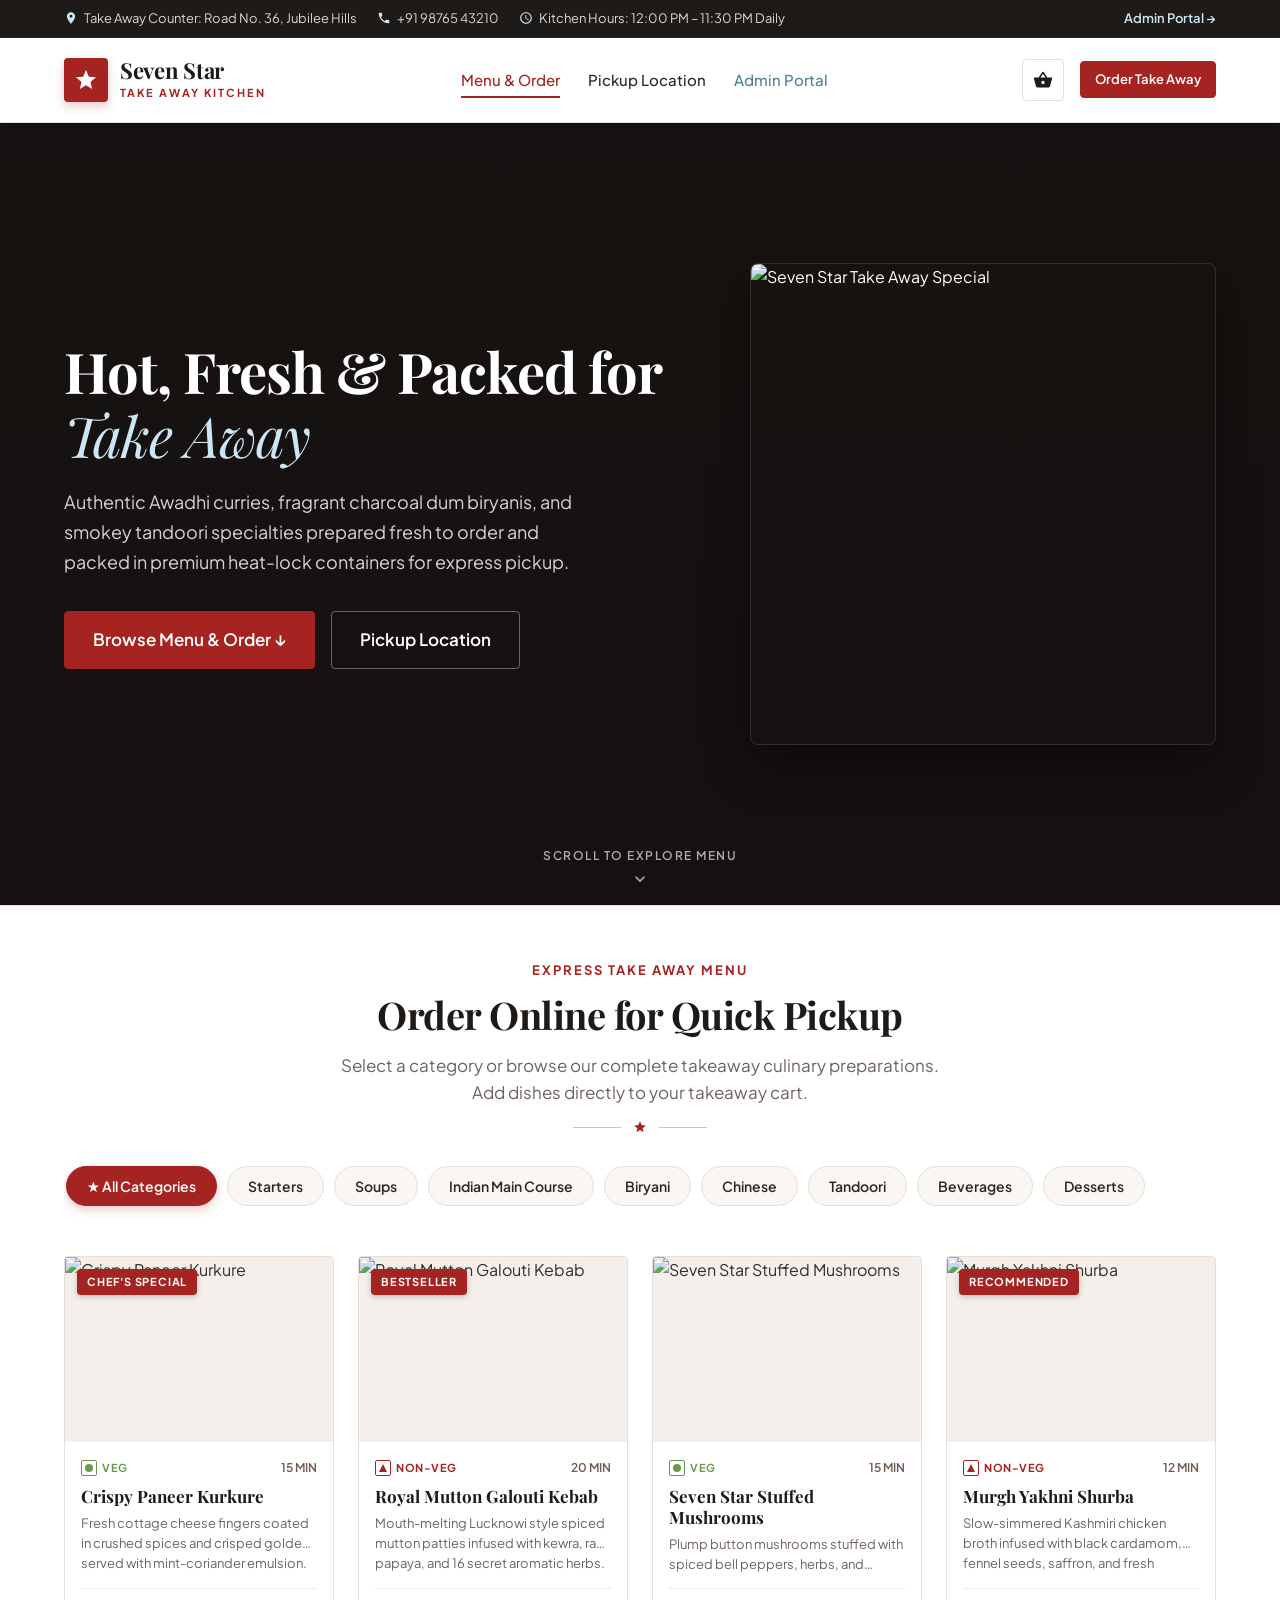
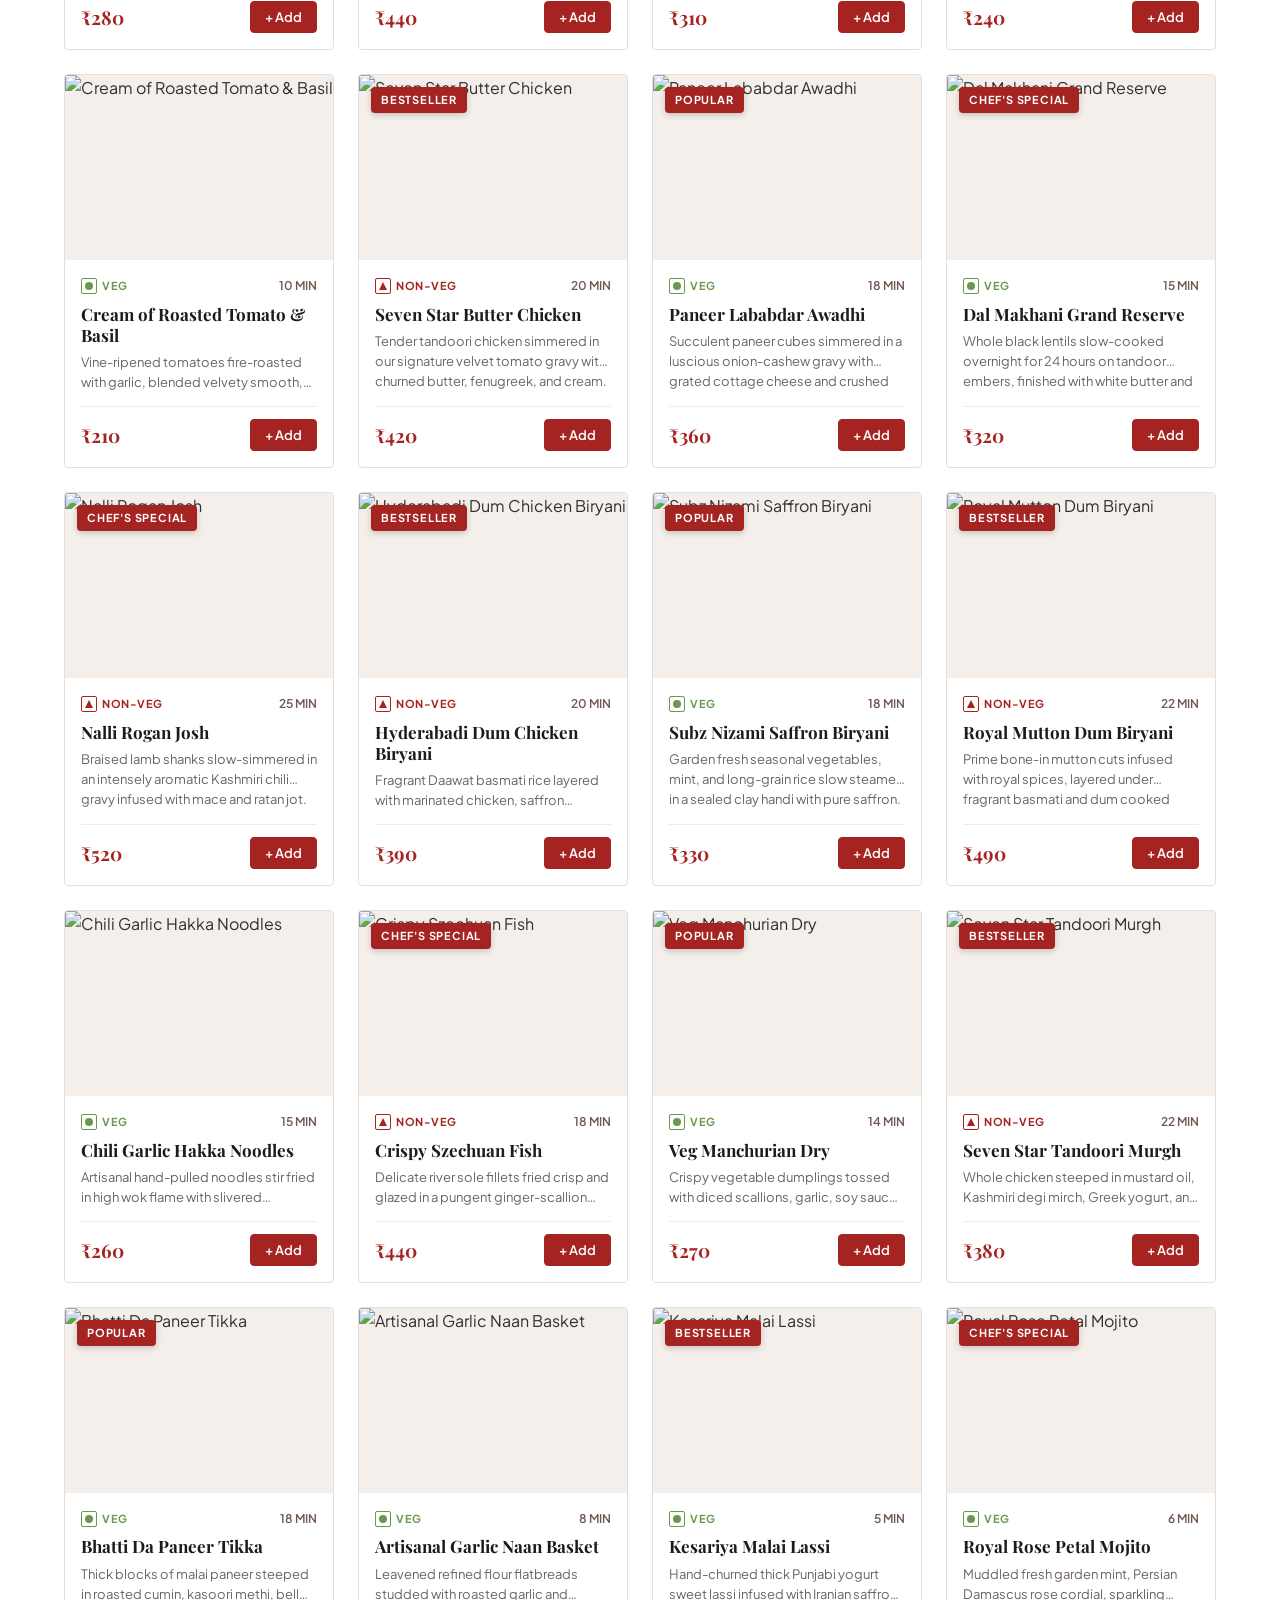
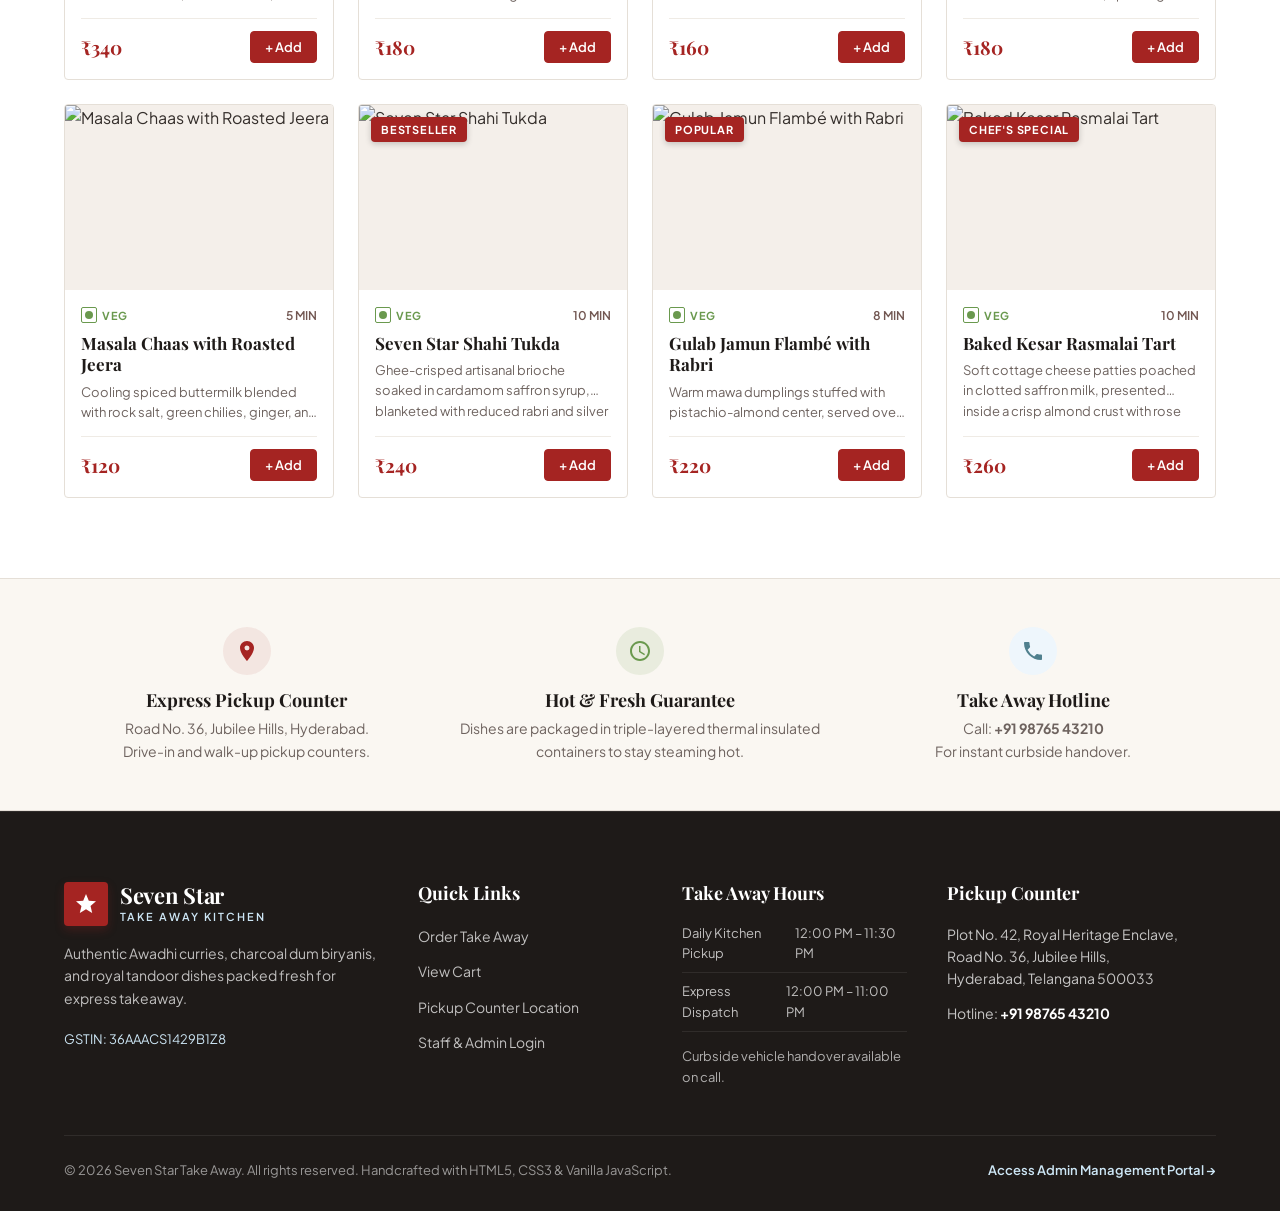
==== commit 7ae0668f: "fifth commit" ====
--- a/index.html
+++ b/index.html
@@ -113,14 +113,14 @@
     </a>
   </section>
 
-  <!-- MAIN TAKE AWAY MENU WITH SIDE-SCROLLING & CATEGORY FILTERING -->
+  <!-- MAIN TAKE AWAY MENU (4-Column Grid with Category Filtering) -->
   <section class="takeaway-menu-section" id="takeaway-menu">
     <div class="container">
       <div class="section-header text-center" style="margin-bottom: 28px;">
         <span class="section-tagline">Express Take Away Menu</span>
         <h2 class="section-title">Order Online for Quick Pickup</h2>
         <p class="section-subtitle">
-          Select a category or scroll sideways through our culinary preparations. Add dishes directly to your takeaway cart.
+          Select a category or browse our complete takeaway culinary preparations. Add dishes directly to your takeaway cart.
         </p>
         <div class="divider-ornament">
           <svg viewBox="0 0 24 24"><path fill="currentColor" d="M12 17.27L18.18 21l-1.64-7.03L22 9.24l-7.19-.61L12 2 9.19 8.63 2 9.24l5.46 4.73L5.82 21z"/></svg>
@@ -158,9 +158,9 @@
         </button>
       </div>
 
-      <!-- Side-Scrolling Menu Shelves Render Container -->
-      <div id="takeaway-shelves-container">
-        <!-- Rendered dynamically by JavaScript with horizontal side-scrolling tracks -->
+      <!-- Takeaway Dishes Grid (4 items per row, next 4 below) -->
+      <div id="takeaway-menu-container">
+        <!-- Rendered dynamically by JavaScript as 4-column dishes grid -->
       </div>
     </div>
   </section>
@@ -305,23 +305,12 @@
   <script>
     let activeCategoryFilter = "all";
 
-    const categoryNameMap = {
-      "starters": "Starters",
-      "soups": "Soups",
-      "indian-main-course": "Indian Main",
-      "biryani": "Biryani",
-      "chinese": "Chinese",
-      "tandoori": "Tandoori",
-      "beverages": "Beverages",
-      "desserts": "Desserts"
-    };
-
     document.addEventListener("DOMContentLoaded", () => {
-      renderTakeawayShelves();
+      renderTakeawayMenu();
       SevenStar.updateCartBadge();
     });
 
-    // Filter single side-scrolling menu by category
+    // Filter menu by category
     function filterTakeawayCategory(catId, btn) {
       activeCategoryFilter = catId;
       document.querySelectorAll(".takeaway-cat-btn").forEach(b => b.classList.remove("active"));
@@ -331,34 +320,19 @@
         const matchingBtn = document.querySelector(`.takeaway-cat-btn[data-cat="${catId}"]`);
         if (matchingBtn) matchingBtn.classList.add("active");
       }
-      renderTakeawayShelves();
+      renderTakeawayMenu();
     }
 
-    // Scroll single side-scrolling track left or right
-    function scrollSingleShelf(direction) {
-      const track = document.getElementById("takeaway-main-track");
-      if (track) {
-        const scrollAmount = 320 * direction;
-        track.scrollBy({ left: scrollAmount, behavior: "smooth" });
-      }
-    }
-
-    // Render the ENTIRE menu as a single side-scrolling shelf with category filtering
-    function renderTakeawayShelves() {
-      const container = document.getElementById("takeaway-shelves-container");
+    // Render dishes in 4-column grid (4 items per row, next 4 below)
+    function renderTakeawayMenu() {
+      const container = document.getElementById("takeaway-menu-container");
       if (!container) return;
 
-      const categories = MenuService.getCategories();
       const allItems = MenuService.getItems();
-
-      // Filter dishes based on active category
       let dishes = allItems;
-      let displayTitle = "All Take Away Specialties";
-      
+
       if (activeCategoryFilter !== "all") {
         dishes = allItems.filter(item => item.category === activeCategoryFilter);
-        const catObj = categories.find(c => c.id === activeCategoryFilter);
-        displayTitle = catObj ? `${catObj.name} Specialties` : "Culinary Specialties";
       }
 
       if (dishes.length === 0) {
@@ -372,98 +346,42 @@
       }
 
       container.innerHTML = `
-        <div class="menu-shelf-container single-menu-shelf">
-          <div class="shelf-header">
-            <div class="shelf-header-left">
-              <h3 class="shelf-title">${displayTitle}</h3>
-              <span class="shelf-count">(${dishes.length} ${dishes.length === 1 ? 'dish' : 'dishes'} &bull; Slide sideways to explore &rarr;)</span>
-            </div>
-            <div class="shelf-nav-arrows">
-              <button class="shelf-arrow-btn" onclick="scrollSingleShelf(-1)" aria-label="Scroll left" title="Previous dishes">
-                <svg viewBox="0 0 24 24"><path fill="currentColor" d="M15.41 7.41L14 6l-6 6 6 6 1.41-1.41L10.83 12z"/></svg>
-              </button>
-              <button class="shelf-arrow-btn" onclick="scrollSingleShelf(1)" aria-label="Scroll right" title="Next dishes">
-                <svg viewBox="0 0 24 24"><path fill="currentColor" d="M10 6L8.59 7.41 13.17 12l-4.58 4.59L10 18l6-6z"/></svg>
-              </button>
-            </div>
-          </div>
-
-          <!-- Single Side-Scrolling Track -->
-          <div class="shelf-scroll-track" id="takeaway-main-track">
-            ${dishes.map(dish => `
-              <div class="dish-card" data-category="${dish.category}">
-                <div class="dish-card-img-wrap" style="height: 190px;">
-                  <a href="food-details.html?id=${dish.id}">
-                    <img src="${dish.image}" alt="${dish.name}" loading="lazy">
-                  </a>
-                  ${dish.badge ? `<span class="dish-badge-pill">${dish.badge}</span>` : ''}
-                  ${!dish.isAvailable ? '<div class="dish-soldout-overlay">Sold Out</div>' : ''}
+        <div class="takeaway-dishes-grid">
+          ${dishes.map(dish => `
+            <div class="dish-card" data-category="${dish.category}">
+              <div class="dish-card-img-wrap" style="height: 185px;">
+                <a href="food-details.html?id=${dish.id}">
+                  <img src="${dish.image}" alt="${dish.name}" loading="lazy">
+                </a>
+                ${dish.badge ? `<span class="dish-badge-pill">${dish.badge}</span>` : ''}
+                ${!dish.isAvailable ? '<div class="dish-soldout-overlay">Sold Out</div>' : ''}
+              </div>
+              <div class="dish-card-body">
+                <div class="dish-meta-row" style="margin-bottom: 8px;">
+                  ${SevenStar.getDietaryBadge(dish.isVeg)}
+                  <span style="font-size: 0.75rem; color: var(--color-warm-brown); font-weight: 600; text-transform: uppercase;">
+                    ${dish.prepTime || '15 min'}
+                  </span>
                 </div>
-                <div class="dish-card-body" style="padding: 16px;">
-                  <div class="dish-meta-row" style="margin-bottom: 8px;">
-                    <div style="display:flex; align-items:center; gap:6px;">
-                      ${SevenStar.getDietaryBadge(dish.isVeg)}
-                      <span class="dish-category-tag">${categoryNameMap[dish.category] || dish.category}</span>
-                    </div>
-                    <span style="font-size: 0.75rem; color: var(--color-warm-brown); font-weight: 600; text-transform: uppercase;">
-                      ${dish.prepTime || '15 min'}
-                    </span>
+                <h4 class="dish-title" style="font-size: 1.0625rem; margin-bottom: 6px;">
+                  <a href="food-details.html?id=${dish.id}">${dish.name}</a>
+                </h4>
+                <p class="dish-desc" style="font-size: 0.8125rem; -webkit-line-clamp: 2; margin-bottom: 14px;">
+                  ${dish.description}
+                </p>
+                <div class="dish-footer-row">
+                  <div class="dish-price-wrap">
+                    <span class="dish-price" style="font-size: 1.1875rem;">${SevenStar.formatINR(dish.price)}</span>
                   </div>
-                  <h4 class="dish-title" style="font-size: 1.1rem; margin-bottom: 4px;">
-                    <a href="food-details.html?id=${dish.id}">${dish.name}</a>
-                  </h4>
-                  <p class="dish-desc" style="font-size: 0.8125rem; -webkit-line-clamp: 2; margin-bottom: 14px;">
-                    ${dish.description}
-                  </p>
-                  <div class="dish-footer-row" style="padding-top: 10px;">
-                    <div class="dish-price-wrap">
-                      <span class="dish-price" style="font-size: 1.1875rem;">${SevenStar.formatINR(dish.price)}</span>
-                    </div>
-                    <button class="btn btn-primary btn-sm" onclick="SevenStar.quickAddToCart('${dish.id}', event)" ${!dish.isAvailable ? 'disabled style="opacity:0.5; cursor:not-allowed;"' : ''}>
-                      + Add
-                    </button>
-                  </div>
+                  <button class="btn btn-primary btn-sm" onclick="SevenStar.quickAddToCart('${dish.id}', event)" ${!dish.isAvailable ? 'disabled style="opacity:0.5; cursor:not-allowed;"' : ''}>
+                    + Add
+                  </button>
                 </div>
               </div>
-            `).join("")}
-          </div>
+            </div>
+          `).join("")}
         </div>
       `;
-
-      // Enable mouse drag-to-scroll on the single track
-      const track = document.getElementById("takeaway-main-track");
-      if (track) {
-        track.scrollLeft = 0;
-        let isDown = false;
-        let startX = 0;
-        let scrollLeft = 0;
-
-        track.addEventListener("mousedown", (e) => {
-          if (e.target.closest("button") || e.target.closest("a")) return;
-          isDown = true;
-          track.classList.add("dragging");
-          startX = e.pageX - track.offsetLeft;
-          scrollLeft = track.scrollLeft;
-        });
-
-        track.addEventListener("mouseleave", () => {
-          isDown = false;
-          track.classList.remove("dragging");
-        });
-
-        track.addEventListener("mouseup", () => {
-          isDown = false;
-          track.classList.remove("dragging");
-        });
-
-        track.addEventListener("mousemove", (e) => {
-          if (!isDown) return;
-          e.preventDefault();
-          const x = e.pageX - track.offsetLeft;
-          const walk = (x - startX) * 1.6;
-          track.scrollLeft = scrollLeft - walk;
-        });
-      }
     }
   </script>
 </body>
--- a/css/style.css
+++ b/css/style.css
@@ -952,6 +952,46 @@
   box-shadow: 0 4px 10px rgba(165, 36, 34, 0.22);
 }
 
+/* 4-Column Takeaway Dishes Grid (4 items per row, next 4 below) */
+.takeaway-dishes-grid {
+  display: grid;
+  grid-template-columns: repeat(4, 1fr);
+  gap: 24px;
+  margin-top: 8px;
+}
+
+.takeaway-dishes-grid .dish-card {
+  display: flex;
+  flex-direction: column;
+  height: 100%;
+  background-color: var(--color-white);
+  border: 1px solid var(--color-border);
+  border-radius: var(--radius-sm);
+  overflow: hidden;
+  transition: all var(--transition-normal);
+}
+
+.takeaway-dishes-grid .dish-card:hover {
+  transform: translateY(-4px);
+  box-shadow: var(--shadow-md);
+  border-color: rgba(165, 36, 34, 0.3);
+}
+
+.takeaway-dishes-grid .dish-card-body {
+  display: flex;
+  flex-direction: column;
+  flex: 1;
+  padding: 16px;
+}
+
+.takeaway-dishes-grid .dish-footer-row {
+  margin-top: auto;
+  padding-top: 12px;
+  display: flex;
+  align-items: center;
+  justify-content: space-between;
+}
+
 .menu-shelf-container {
   margin-bottom: 48px;
   position: relative;
--- a/css/responsive.css
+++ b/css/responsive.css
@@ -30,6 +30,11 @@
 
   .dishes-grid {
     grid-template-columns: repeat(2, 1fr);
+  }
+
+  .takeaway-dishes-grid {
+    grid-template-columns: repeat(2, 1fr);
+    gap: 20px;
   }
 
   .about-grid {
@@ -147,6 +152,11 @@
     grid-template-columns: 1fr;
   }
 
+  .takeaway-dishes-grid {
+    grid-template-columns: 1fr;
+    gap: 16px;
+  }
+
   .categories-grid {
     grid-template-columns: 1fr;
   }
